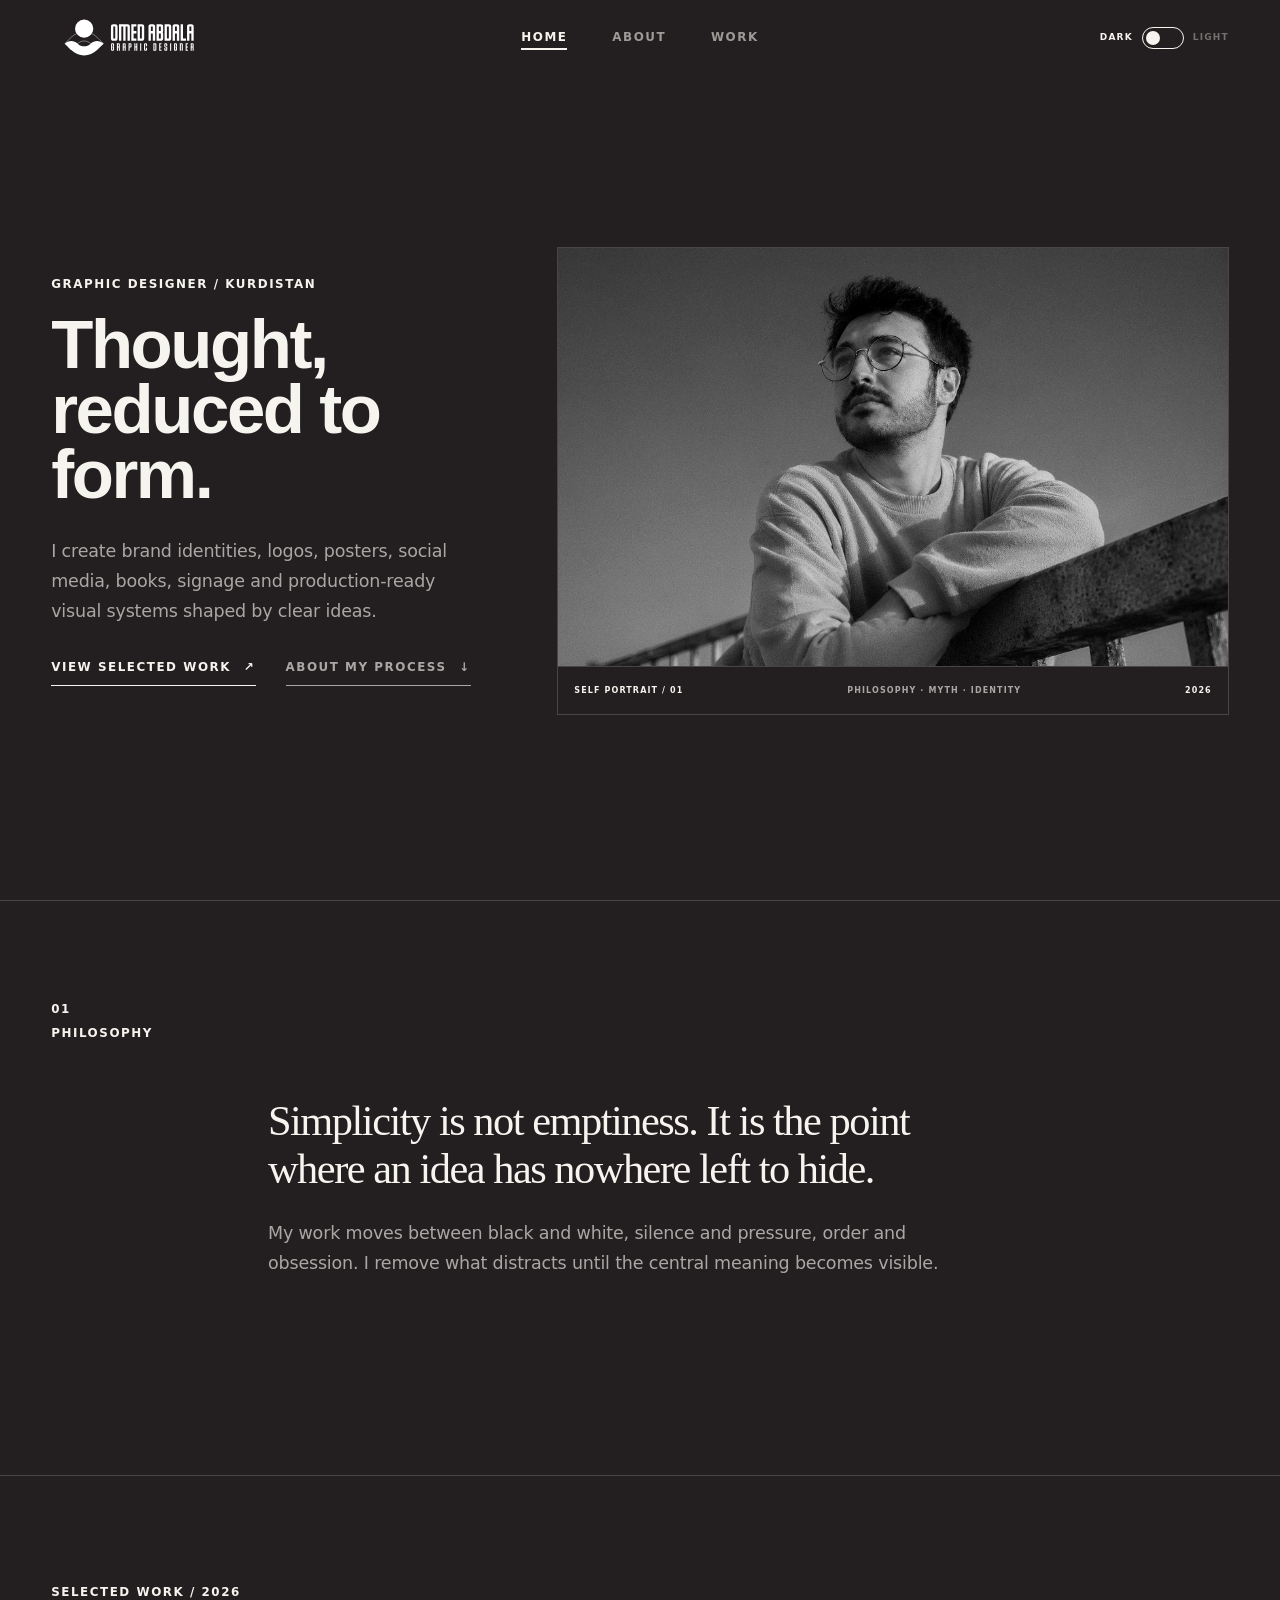
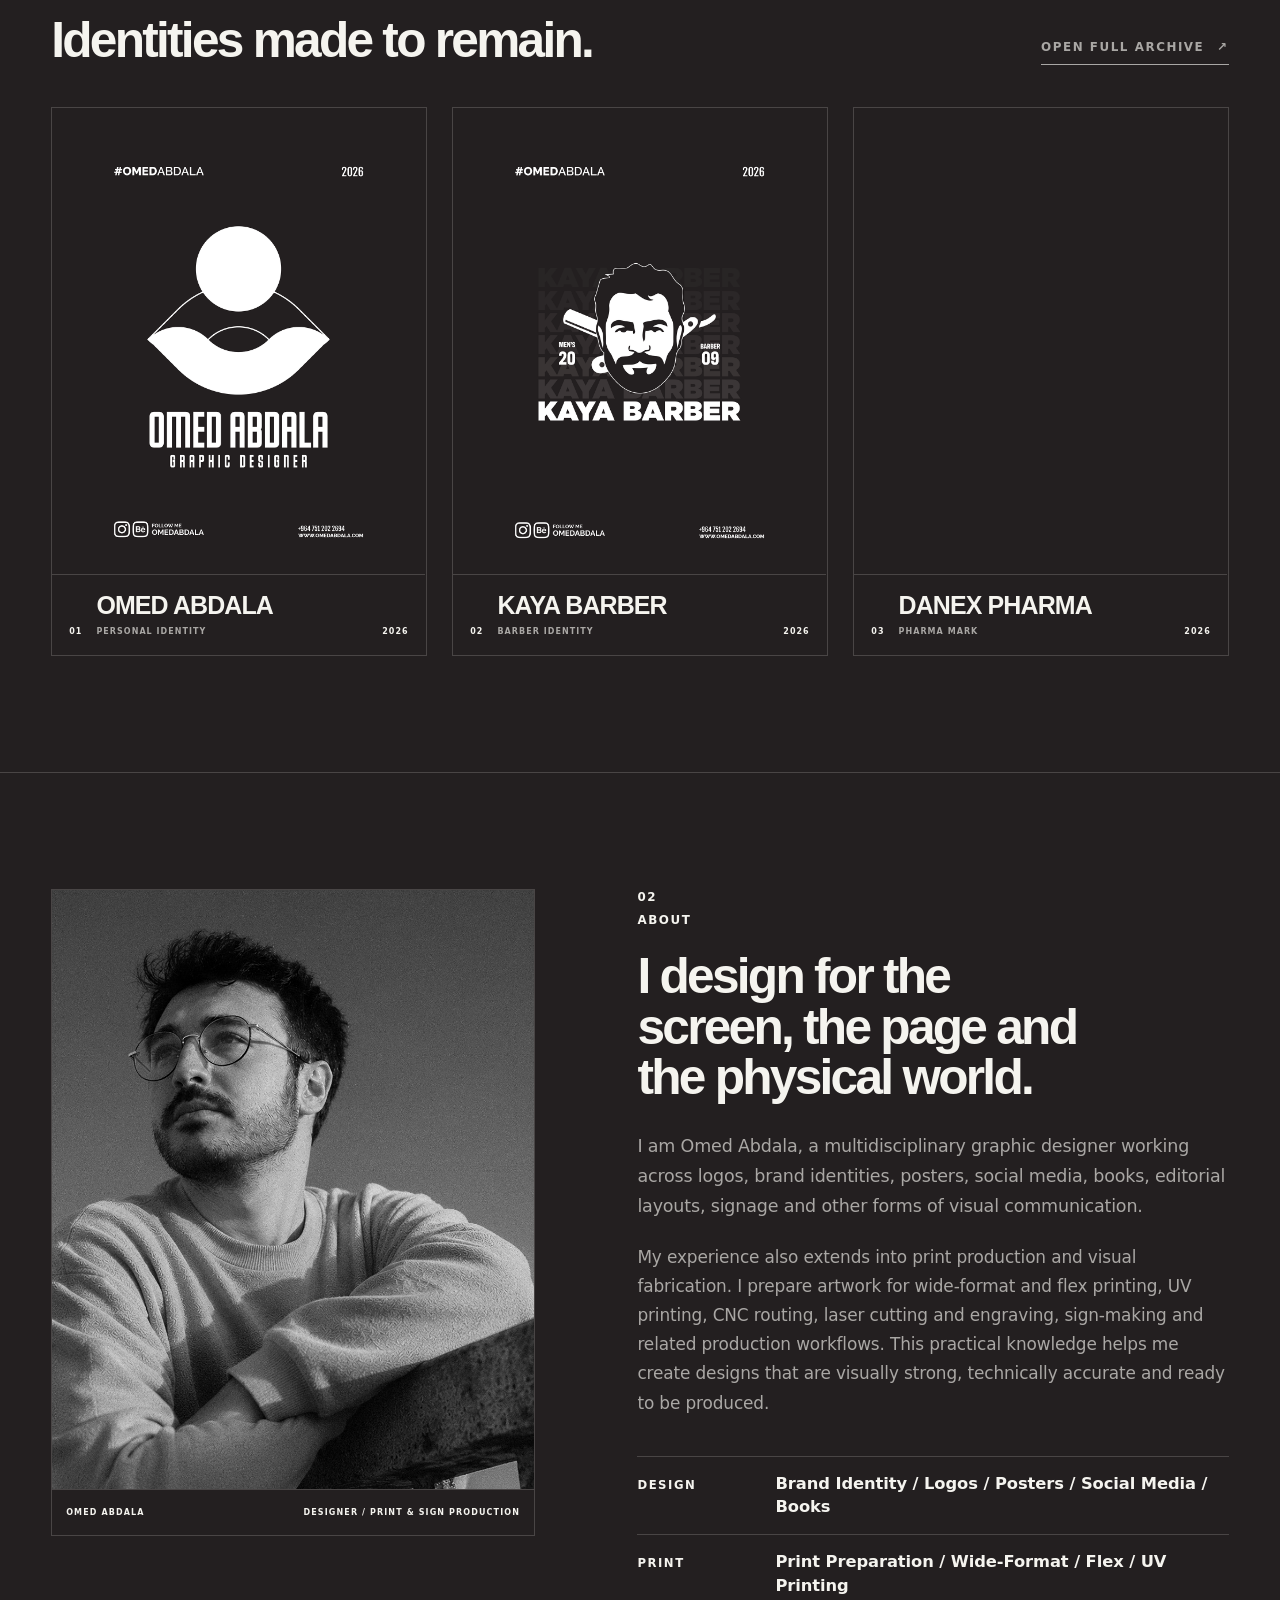
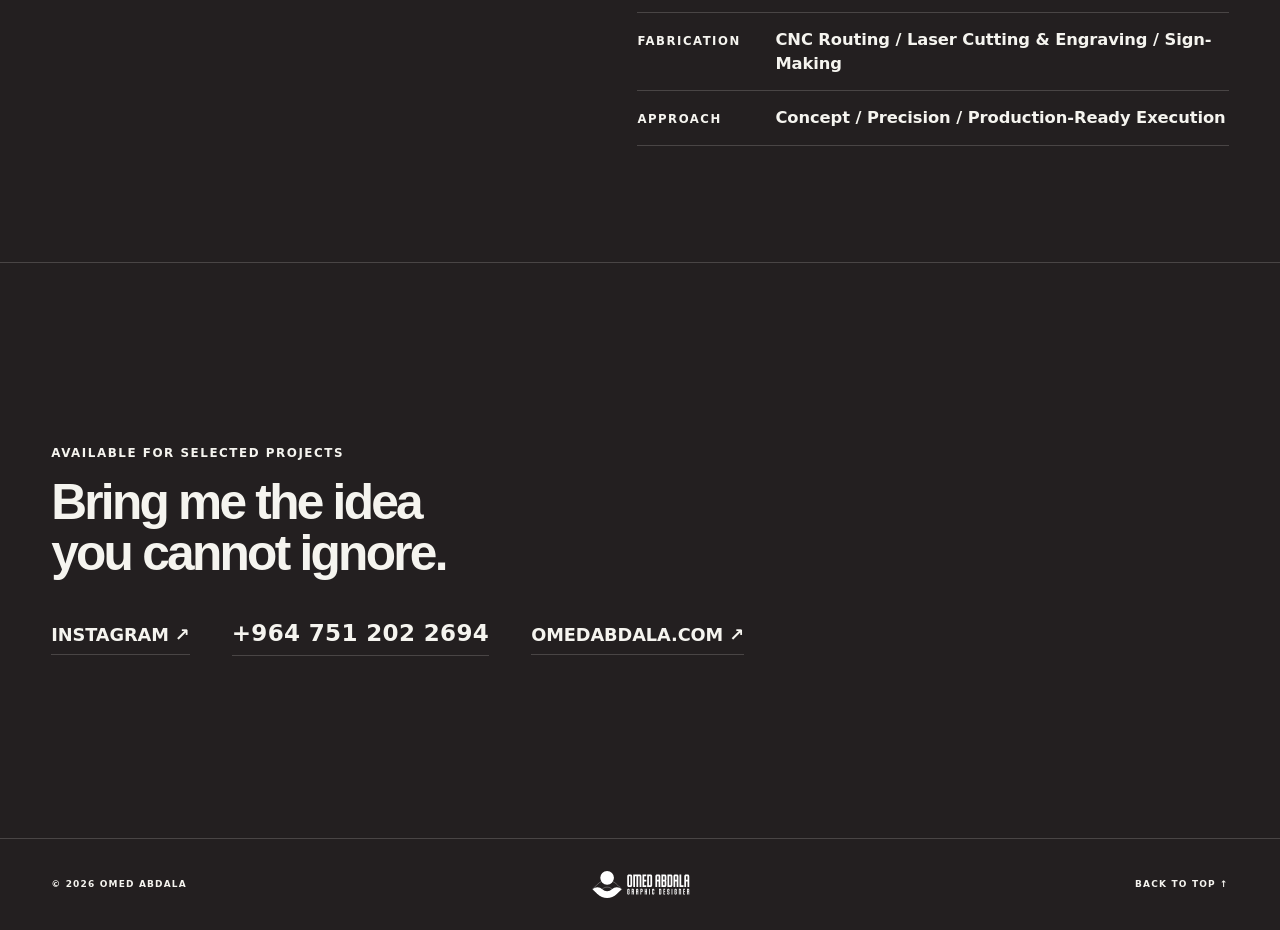
==== omedabdala/index.html @ d3b4fa5a "Add files via upload" ====
<!doctype html>
<html lang="en" data-theme="dark">
<head>
  <meta charset="utf-8">
  <meta name="viewport" content="width=device-width, initial-scale=1, viewport-fit=cover">
  <meta name="description" content="Omed Abdala — graphic designer creating logos, identities, posters and monochrome visual systems.">
  <meta name="theme-color" content="#231f20">
  <title>Omed Abdala</title>
  <link rel="icon" href="assets/favicon.svg" type="image/svg+xml">
  <link rel="stylesheet" href="css/styles.css">
</head>
<body class="home-page">
  <div class="noise" aria-hidden="true"></div>
  <div class="scroll-progress" aria-hidden="true"><span></span></div>

  <header class="site-header">
    <a class="brand" href="#home" aria-label="Omed Abdala home">
      <span class="theme-logo theme-logo--header" aria-label="Omed Abdala graphic designer">
        <img class="theme-logo__dark" src="assets/branding/logo-white.svg" alt="">
        <img class="theme-logo__light" src="assets/branding/logo-black.svg" alt="">
      </span>
    </a>

    <nav class="desktop-nav" aria-label="Primary navigation" data-scroll-nav>
      <a href="#home" data-nav-target="home" aria-current="page">HOME</a>
      <a href="#about" data-nav-target="about">ABOUT</a>
      <a href="work.html">WORK</a>
    </nav>

    <button class="theme-switch" id="themeToggle" type="button" aria-label="Switch between dark and light themes">
      <span class="theme-switch__label">DARK</span>
      <span class="theme-switch__track"><i></i></span>
      <span class="theme-switch__label">LIGHT</span>
    </button>

    <button class="menu-trigger" id="menuTrigger" type="button" aria-expanded="false" aria-controls="mobileMenu" aria-label="Open menu">
      <span></span><span></span><span></span>
    </button>
  </header>

  <aside class="mobile-menu" id="mobileMenu" aria-hidden="true">
    <div class="mobile-menu__header">
      <span>NAVIGATION</span>
      <span>OMED ABDALA / 2026</span>
    </div>

    <nav class="mobile-menu__nav" aria-label="Mobile navigation">
      <a href="#home" data-nav-target="home" aria-current="page"><span>01</span>HOME</a>
      <a href="#about" data-nav-target="about"><span>02</span>ABOUT</a>
      <a href="work.html"><span>03</span>WORK</a>
    </nav>

    <div class="mobile-menu__footer">
      <button class="theme-switch theme-switch--mobile" id="mobileThemeToggle" type="button" aria-label="Switch between dark and light themes">
        <span class="theme-switch__label">DARK</span>
        <span class="theme-switch__track"><i></i></span>
        <span class="theme-switch__label">LIGHT</span>
      </button>
      <a href="https://instagram.com/omedabdala" target="_blank" rel="noreferrer">INSTAGRAM ↗</a>
    </div>
  </aside>

  <main>
    <section class="hero section" id="home">
      <div class="hero__copy">
        <p class="kicker reveal">GRAPHIC DESIGNER / KURDISTAN</p>
        <h1 class="display reveal">Thought,<br>reduced to form.</h1>

        <p class="hero__statement reveal">
          I create brand identities, logos, posters, social media, books,
          signage and production-ready visual systems shaped by clear ideas.
        </p>

        <div class="hero__actions reveal">
          <a class="primary-link" href="work.html">VIEW SELECTED WORK <span>↗</span></a>
          <a class="secondary-link" href="#about">ABOUT MY PROCESS <span>↓</span></a>
        </div>
      </div>

      <figure class="hero-photo reveal">
        <img src="assets/images/portrait-hero.jpg" alt="Black-and-white portrait of Omed Abdala">
        <figcaption>
          <span>SELF PORTRAIT / 01</span>
          <span>PHILOSOPHY · MYTH · IDENTITY</span>
          <span>2026</span>
        </figcaption>
      </figure>
    </section>

    <section class="philosophy section">
      <div class="section-index reveal">
        <span>01</span>
        <span>PHILOSOPHY</span>
      </div>

      <div class="philosophy__content">
        <h2 class="reveal">Simplicity is not emptiness. It is the point where an idea has nowhere left to hide.</h2>
        <p class="reveal">
          My work moves between black and white, silence and pressure, order and
          obsession. I remove what distracts until the central meaning becomes visible.
        </p>
      </div>
    </section>

    <section class="selected section" id="selected">
      <div class="section-heading reveal">
        <div>
          <p class="kicker">SELECTED WORK / 2026</p>
          <h2>Identities made to remain.</h2>
        </div>
        <a class="secondary-link" href="work.html">OPEN FULL ARCHIVE <span>↗</span></a>
      </div>

      <div class="selected-grid" id="selectedProjects"></div>
    </section>

    <section class="about section" id="about">
      <figure class="about-photo reveal">
        <img src="assets/images/portrait-about.jpg" alt="Portrait of Omed Abdala">
        <figcaption>
          <span>OMED ABDALA</span>
          <span>DESIGNER / PRINT &amp; SIGN PRODUCTION</span>
        </figcaption>
      </figure>

      <div class="about__copy">
        <div class="section-index reveal">
            <span>02</span>
            <span>ABOUT</span>
          </div>

        <h2 class="reveal">I design for the screen, the page and the physical world.</h2>

        <p class="about__lead reveal">
          I am Omed Abdala, a multidisciplinary graphic designer working across
          logos, brand identities, posters, social media, books, editorial layouts,
          signage and other forms of visual communication.
        </p>

        <p class="about__detail reveal">
          My experience also extends into print production and visual fabrication.
          I prepare artwork for wide-format and flex printing, UV printing,
          CNC routing, laser cutting and engraving, sign-making and related
          production workflows. This practical knowledge helps me create designs
          that are visually strong, technically accurate and ready to be produced.
        </p>

        <div class="about__facts reveal">
          <div>
            <span>DESIGN</span>
            <strong>Brand Identity / Logos / Posters / Social Media / Books</strong>
          </div>
          <div>
            <span>PRINT</span>
            <strong>Print Preparation / Wide-Format / Flex / UV Printing</strong>
          </div>
          <div>
            <span>FABRICATION</span>
            <strong>CNC Routing / Laser Cutting &amp; Engraving / Sign-Making</strong>
          </div>
          <div>
            <span>APPROACH</span>
            <strong>Concept / Precision / Production-Ready Execution</strong>
          </div>
        </div>
      </div>
    </section>

    <section class="contact section">
      <p class="kicker reveal">AVAILABLE FOR SELECTED PROJECTS</p>
      <h2 class="reveal">Bring me the idea<br>you cannot ignore.</h2>

      <div class="contact__links reveal">
        <a href="https://instagram.com/omedabdala" target="_blank" rel="noreferrer">INSTAGRAM ↗</a>
        <a href="tel:+9647512022694">+964 751 202 2694</a>
        <a href="https://www.omedabdala.com" target="_blank" rel="noreferrer">OMEDABDALA.COM ↗</a>
      </div>
    </section>
  </main>

  <footer>
    <span class="footer-copy">
      <span class="footer-copy__full">© 2026 OMED ABDALA</span>
      <span class="footer-copy__compact">© 2026</span>
    </span>

    <span class="theme-logo theme-logo--footer" aria-hidden="true">
      <img class="theme-logo__dark" src="assets/branding/logo-white.svg" alt="">
      <img class="theme-logo__light" src="assets/branding/logo-black.svg" alt="">
    </span>

    <a class="footer-link" href="#home">
      <span class="footer-link__full">BACK TO TOP ↑</span>
      <span class="footer-link__compact">TOP ↑</span>
    </a>
  </footer>

  <script src="js/projects.js"></script>
  <script src="js/main.js"></script>
</body>
</html>
---- omedabdala/css/styles.css ----
/* OMED ABDALA — REFINED PORTFOLIO V7 */

:root {
  --ink: #231f20;
  --paper: #f5f4ef;
  --muted: rgba(245, 244, 239, .64);
  --line: rgba(245, 244, 239, .18);
  --soft: rgba(245, 244, 239, .055);
  --panel: #231f20;
  --header-h: 76px;
  --gutter: clamp(20px, 4vw, 64px);
  --content: 1440px;
  --ease: cubic-bezier(.16, 1, .3, 1);
  --sans: "Helvetica Neue", Helvetica, Arial, sans-serif;
  --serif: Georgia, "Times New Roman", serif;
}

html[data-theme="light"] {
  --ink: #ffffff;
  --paper: #231f20;
  --muted: rgba(35, 31, 32, .62);
  --line: rgba(35, 31, 32, .17);
  --soft: rgba(35, 31, 32, .05);
  --panel: #f3f3f3;
}

* { box-sizing: border-box; }

html {
  background: var(--ink);
  scroll-behavior: smooth;
}

body {
  margin: 0;
  overflow-x: hidden;
  background: var(--ink);
  color: var(--paper);
  font-family: var(--sans);
  font-size: 16px;
  line-height: 1.6;
  transition: background .45s ease, color .45s ease;
}

body.menu-open,
body.viewer-open { overflow: hidden; }

a { color: inherit; text-decoration: none; }
button, input { font: inherit; }
button { color: inherit; }
img { display: block; max-width: 100%; }

::selection {
  background: var(--paper);
  color: var(--ink);
}

.noise {
  position: fixed;
  inset: 0;
  z-index: 9999;
  pointer-events: none;
  opacity: .026;
  background-image: url("data:image/svg+xml,%3Csvg viewBox='0 0 180 180' xmlns='http://www.w3.org/2000/svg'%3E%3Cfilter id='n'%3E%3CfeTurbulence type='fractalNoise' baseFrequency='.8' numOctaves='3' stitchTiles='stitch'/%3E%3C/filter%3E%3Crect width='100%25' height='100%25' filter='url(%23n)' opacity='.74'/%3E%3C/svg%3E");
  mix-blend-mode: soft-light;
}

.scroll-progress {
  position: fixed;
  inset: 0 0 auto;
  z-index: 12000;
  height: 2px;
}

.scroll-progress span {
  display: block;
  width: 0;
  height: 100%;
  background: var(--paper);
}

.section,
footer {
  width: min(100%, var(--content));
  margin-inline: auto;
  padding-inline: var(--gutter);
}

.kicker,
.section-index {
  margin: 0;
  font-size: 10px;
  font-weight: 750;
  line-height: 1.4;
  letter-spacing: .19em;
  text-transform: uppercase;
}

.display,
.section-heading h2,
.about h2,
.contact h2,
.archive-head h1 {
  margin: 0;
  font-weight: 720;
  line-height: 1.02;
  letter-spacing: -.045em;
  text-wrap: balance;
}

.site-header {
  position: fixed;
  inset: 0 0 auto;
  z-index: 1100;
  height: var(--header-h);
  display: grid;
  grid-template-columns: 1fr auto 1fr;
  align-items: center;
  padding-inline: var(--gutter);
  border-bottom: 1px solid transparent;
  transition: background .3s ease, border-color .3s ease;
}

.site-header.is-scrolled {
  background: var(--ink);
  border-color: var(--line);
  backdrop-filter: blur(18px);
}

.brand {
  justify-self: start;
  display: inline-flex;
  align-items: center;
  gap: 12px;
}

.brand__mark {
  display: grid;
  place-items: center;
  width: 40px;
  height: 40px;
  border: 1px solid currentColor;
  font-size: 12px;
  font-weight: 850;
  letter-spacing: -.03em;
}

.brand__text {
  display: grid;
  gap: 1px;
}

.brand__text strong {
  font-size: 10px;
  letter-spacing: .12em;
}

.brand__text small {
  color: var(--muted);
  font-size: 8px;
  font-weight: 700;
  letter-spacing: .16em;
}

.desktop-nav {
  display: flex;
  gap: clamp(24px, 3.5vw, 50px);
}

.desktop-nav a {
  position: relative;
  padding: 11px 0;
  font-size: 10px;
  font-weight: 750;
  letter-spacing: .16em;
}

.desktop-nav a::after {
  content: "";
  position: absolute;
  left: 0;
  right: 100%;
  bottom: 4px;
  height: 1px;
  background: currentColor;
  transition: right .32s var(--ease);
}

.desktop-nav a:hover::after,
.desktop-nav a[aria-current="page"]::after { right: 0; }

.theme-switch {
  justify-self: end;
  display: inline-flex;
  align-items: center;
  gap: 9px;
  padding: 0;
  border: 0;
  background: transparent;
  cursor: pointer;
}

.theme-switch__label {
  font-size: 9px;
  font-weight: 750;
  letter-spacing: .13em;
  opacity: .38;
  transition: opacity .3s ease;
}

html[data-theme="dark"] .theme-switch__label:first-child,
html[data-theme="light"] .theme-switch__label:last-child { opacity: 1; }

.theme-switch__track {
  position: relative;
  width: 42px;
  height: 22px;
  border: 1px solid currentColor;
  border-radius: 999px;
}

.theme-switch__track i {
  position: absolute;
  top: 3px;
  left: 3px;
  width: 14px;
  height: 14px;
  border-radius: 50%;
  background: currentColor;
  transition: transform .35s var(--ease);
}

html[data-theme="light"] .theme-switch__track i {
  transform: translateX(20px);
}

.menu-trigger {
  display: none;
  justify-self: end;
  width: 40px;
  height: 40px;
  padding: 9px;
  border: 1px solid var(--line);
  background: transparent;
  cursor: pointer;
}

.menu-trigger span {
  display: block;
  width: 100%;
  height: 1px;
  margin: 5px 0;
  background: currentColor;
  transition: transform .4s var(--ease), opacity .25s ease;
}

.menu-trigger.is-open span:nth-child(1) { transform: translateY(6px) rotate(45deg); }
.menu-trigger.is-open span:nth-child(2) { opacity: 0; }
.menu-trigger.is-open span:nth-child(3) { transform: translateY(-6px) rotate(-45deg); }

.mobile-menu {
  position: fixed;
  inset: 0;
  z-index: 1000;
  visibility: hidden;
  opacity: 0;
  transform: translateX(100%);
  display: grid;
  grid-template-rows: auto 1fr auto;
  padding: calc(var(--header-h) + 28px) 24px 30px;
  background: var(--paper);
  color: var(--ink);
  transition: transform .55s var(--ease), opacity .35s ease, visibility .55s;
}

.mobile-menu.is-open {
  visibility: visible;
  opacity: 1;
  transform: translateX(0);
}

.mobile-menu__header,
.mobile-menu__footer {
  display: flex;
  align-items: center;
  justify-content: space-between;
  gap: 18px;
  font-size: 9px;
  font-weight: 750;
  letter-spacing: .14em;
}

.mobile-menu__nav {
  align-self: center;
  border-top: 1px solid currentColor;
}

.mobile-menu__nav a {
  display: grid;
  grid-template-columns: 42px 1fr;
  align-items: center;
  min-height: 78px;
  border-bottom: 1px solid currentColor;
  font-size: 34px;
  font-weight: 720;
  line-height: 1;
  letter-spacing: -.04em;
}

.mobile-menu__nav a span {
  font-size: 9px;
  font-weight: 750;
  letter-spacing: .14em;
}

.theme-switch--mobile {
  justify-self: start;
}

.primary-link,
.secondary-link {
  display: inline-flex;
  align-items: center;
  gap: 13px;
  width: fit-content;
  padding-bottom: 7px;
  border-bottom: 1px solid currentColor;
  font-size: 10px;
  font-weight: 750;
  letter-spacing: .14em;
}

.secondary-link { color: var(--muted); }

.primary-link span,
.secondary-link span {
  transition: transform .3s var(--ease);
}

.primary-link:hover span,
.secondary-link:hover span { transform: translate(4px, -3px); }

/* HOME — HERO */
.hero {
  min-height: 100svh;
  display: grid;
  grid-template-columns: minmax(330px, .78fr) minmax(520px, 1.22fr);
  gap: clamp(44px, 6vw, 94px);
  align-items: center;
  padding-top: calc(var(--header-h) + 58px);
  padding-bottom: 72px;
}

.hero__copy {
  max-width: 590px;
}

.hero .display {
  margin-top: 20px;
  font-size: clamp(50px, 5.2vw, 74px);
}

.hero__statement {
  max-width: 540px;
  margin: 28px 0 32px;
  color: var(--muted);
  font-size: clamp(15px, 1.2vw, 18px);
  line-height: 1.75;
}

.hero__actions {
  display: flex;
  flex-wrap: wrap;
  gap: 20px 30px;
}

.hero-photo {
  position: relative;
  margin: 0;
  min-width: 0;
  overflow: hidden;
  border: 1px solid var(--line);
  background: var(--panel);
}

.hero-photo img {
  width: 100%;
  aspect-ratio: 3 / 2;
  object-fit: cover;
  object-position: center 48%;
  filter: grayscale(1) contrast(1.03);
}

.hero-photo figcaption {
  display: grid;
  grid-template-columns: auto 1fr auto;
  align-items: center;
  gap: 20px;
  min-height: 48px;
  padding: 0 16px;
  border-top: 1px solid var(--line);
  font-size: 8px;
  font-weight: 750;
  letter-spacing: .14em;
}

.hero-photo figcaption span:nth-child(2) {
  justify-self: center;
  color: var(--muted);
}

/* PHILOSOPHY */
.philosophy {
  min-height: 64vh;
  display: grid;
  grid-template-columns: 140px minmax(0, 1fr);
  gap: clamp(36px, 6vw, 92px);
  align-items: center;
  padding-top: 100px;
  padding-bottom: 100px;
  border-top: 1px solid var(--line);
  border-bottom: 1px solid var(--line);
}

.section-index {
  align-self: start;
  display: grid;
  gap: 7px;
}

.philosophy__content {
  max-width: 980px;
}

.philosophy h2 {
  margin: 0;
  font-family: var(--serif);
  font-size: clamp(34px, 4.1vw, 58px);
  font-weight: 400;
  line-height: 1.16;
  letter-spacing: -.03em;
  text-wrap: balance;
}

.philosophy p {
  max-width: 640px;
  margin: 26px 0 0;
  color: var(--muted);
  font-size: 17px;
  line-height: 1.75;
}

/* SELECTED WORK */
.selected {
  padding-top: 108px;
  padding-bottom: 116px;
}

.section-heading {
  display: flex;
  align-items: end;
  justify-content: space-between;
  gap: 40px;
  margin-bottom: 42px;
}

.section-heading h2 {
  margin-top: 14px;
  font-size: clamp(36px, 3.8vw, 52px);
}

.selected-grid {
  display: grid;
  grid-template-columns: repeat(3, minmax(0, 1fr));
  gap: clamp(16px, 2vw, 28px);
}

.selected-card,
.work-card {
  min-width: 0;
  overflow: hidden;
  border: 1px solid var(--line);
  background: var(--soft);
  transition: transform .42s var(--ease), border-color .3s ease;
}

.selected-card:hover,
.work-card:hover {
  transform: translateY(-6px);
  border-color: color-mix(in srgb, var(--paper) 42%, transparent);
}

.selected-card__media,
.work-card__media {
  display: grid;
  place-items: center;
  aspect-ratio: 4 / 5;
  overflow: hidden;
  padding: clamp(10px, 1.5vw, 20px);
  border-bottom: 1px solid var(--line);
  background: var(--panel);
}

.selected-card__media img,
.work-card__media img {
  width: 100%;
  height: 100%;
  object-fit: contain;
  filter: grayscale(1);
  transition: transform .65s var(--ease);
}

.selected-card:hover .selected-card__media img,
.work-card:hover .work-card__media img {
  transform: scale(1.025);
}

.selected-card__body {
  display: grid;
  grid-template-columns: auto minmax(0, 1fr) auto;
  align-items: end;
  gap: 14px;
  padding: 17px;
}

.selected-card__number,
.selected-card__year,
.selected-card__type {
  font-size: 8px;
  font-weight: 750;
  letter-spacing: .13em;
}

.selected-card h3 {
  margin: 0;
  font-size: clamp(20px, 1.8vw, 28px);
  font-weight: 720;
  line-height: 1.08;
  letter-spacing: -.035em;
}

.selected-card__type {
  display: block;
  margin-top: 6px;
  color: var(--muted);
}

/* ABOUT */
.about {
  display: grid;
  grid-template-columns: minmax(340px, .9fr) minmax(390px, 1.1fr);
  gap: clamp(52px, 8vw, 124px);
  align-items: center;
  padding-top: 116px;
  padding-bottom: 116px;
  border-top: 1px solid var(--line);
}

.about-photo {
  margin: 0;
  border: 1px solid var(--line);
  background: var(--panel);
}

.about-photo img {
  width: 100%;
  aspect-ratio: 4 / 5;
  object-fit: cover;
  object-position: center 38%;
  filter: grayscale(1) contrast(1.02);
}

.about-photo figcaption {
  display: flex;
  justify-content: space-between;
  gap: 18px;
  min-height: 46px;
  align-items: center;
  padding: 0 14px;
  border-top: 1px solid var(--line);
  font-size: 8px;
  font-weight: 750;
  letter-spacing: .14em;
}

.about__copy { min-width: 0; }

.about h2 {
  max-width: 680px;
  margin-top: 22px;
  font-size: clamp(36px, 3.9vw, 54px);
}

.about__lead {
  max-width: 690px;
  margin: 28px 0 38px;
  color: var(--muted);
  font-size: clamp(16px, 1.45vw, 20px);
  line-height: 1.72;
}

.about__facts {
  border-top: 1px solid var(--line);
}

.about__facts div {
  display: grid;
  grid-template-columns: 112px minmax(0, 1fr);
  gap: 18px;
  padding: 15px 0;
  border-bottom: 1px solid var(--line);
}

.about__facts span {
  font-size: 8px;
  letter-spacing: .14em;
}

.about__facts strong {
  font-size: 11px;
  letter-spacing: .07em;
}

/* CONTACT */
.contact {
  min-height: 64vh;
  display: flex;
  flex-direction: column;
  justify-content: center;
  padding-top: 100px;
  padding-bottom: 100px;
  border-top: 1px solid var(--line);
}

.contact h2 {
  max-width: 900px;
  margin-top: 16px;
  font-size: clamp(38px, 4.2vw, 58px);
}

.contact__links {
  display: flex;
  flex-wrap: wrap;
  gap: 17px 36px;
  margin-top: 40px;
}

.contact__links a {
  padding-bottom: 7px;
  border-bottom: 1px solid var(--line);
  font-size: 10px;
  font-weight: 750;
  letter-spacing: .13em;
}

footer {
  min-height: 100px;
  display: flex;
  align-items: center;
  justify-content: space-between;
  gap: 24px;
  border-top: 1px solid var(--line);
  font-size: 8px;
  font-weight: 750;
  letter-spacing: .14em;
}

/* WORK PAGE */
.archive-head {
  min-height: 58svh;
  display: grid;
  grid-template-columns: minmax(0, 1fr) minmax(280px, .48fr);
  align-items: end;
  gap: clamp(48px, 8vw, 130px);
  padding-top: calc(var(--header-h) + 82px);
  padding-bottom: 58px;
  border-bottom: 1px solid var(--line);
}

.archive-head h1 {
  margin-top: 16px;
  font-size: clamp(44px, 5.3vw, 72px);
}

.archive-head__meta {
  display: grid;
  gap: 24px;
}

.archive-head__meta p {
  margin: 0;
  color: var(--muted);
  line-height: 1.72;
}

.archive-head__meta span {
  font-size: 9px;
  font-weight: 750;
  letter-spacing: .15em;
}

.archive {
  padding-top: 34px;
  padding-bottom: 110px;
}

.archive-toolbar {
  position: sticky;
  top: var(--header-h);
  z-index: 80;
  display: flex;
  align-items: center;
  justify-content: space-between;
  gap: 22px;
  margin-bottom: 30px;
  padding: 12px 0 15px;
  border-bottom: 1px solid var(--line);
  background: var(--ink);
}

.filters {
  display: flex;
  gap: 7px;
  overflow-x: auto;
  scrollbar-width: none;
}

.filters::-webkit-scrollbar { display: none; }

.filter {
  flex: 0 0 auto;
  padding: 8px 12px;
  border: 1px solid var(--line);
  background: transparent;
  color: inherit;
  cursor: pointer;
  font-size: 9px;
  font-weight: 750;
  letter-spacing: .13em;
}

.filter.is-active,
.filter:hover {
  background: var(--paper);
  color: var(--ink);
}

.archive-toolbar__note {
  flex: 0 0 auto;
  color: var(--muted);
  font-size: 8px;
  font-weight: 750;
  letter-spacing: .13em;
}

.work-grid {
  display: grid;
  grid-template-columns: repeat(3, minmax(0, 1fr));
  gap: clamp(18px, 2.2vw, 30px);
}

.work-card {
  display: grid;
  grid-template-rows: auto 1fr;
  cursor: pointer;
}

.work-card__body {
  display: grid;
  gap: 16px;
  min-height: 150px;
  padding: 17px;
}

.work-card__eyebrow,
.work-card__footer {
  display: flex;
  justify-content: space-between;
  gap: 18px;
  font-size: 8px;
  font-weight: 750;
  letter-spacing: .13em;
}

.work-card__eyebrow span:last-child,
.work-card__footer span:first-child {
  color: var(--muted);
}

.work-card h2 {
  margin: 0;
  font-size: clamp(22px, 2vw, 30px);
  font-weight: 720;
  line-height: 1.08;
  letter-spacing: -.035em;
}

.work-card__footer {
  align-items: center;
  margin-top: auto;
}

.work-card__open {
  font-size: 18px;
  transition: transform .35s var(--ease);
}

.work-card:hover .work-card__open { transform: rotate(45deg); }

.empty-state {
  display: none;
  margin: 60px 0;
  padding: 64px 20px;
  border: 1px solid var(--line);
  text-align: center;
  font-size: 30px;
  font-weight: 650;
}

/* VIEWER */
.viewer {
  position: fixed;
  inset: 0;
  z-index: 16000;
  display: grid;
  grid-template-columns: minmax(0, 1fr) 250px;
  grid-template-rows: 74px minmax(0, 1fr) 58px;
  visibility: hidden;
  opacity: 0;
  transform: scale(.99);
  background: #231f20;
  color: #f5f4ef;
  transition: opacity .3s ease, transform .5s var(--ease), visibility .5s;
}

.viewer.is-open {
  visibility: visible;
  opacity: 1;
  transform: scale(1);
}

.viewer.is-light {
  background: #ffffff;
  color: #231f20;
}

.viewer__top {
  grid-column: 1 / -1;
  display: flex;
  justify-content: space-between;
  align-items: center;
  gap: 20px;
  padding-inline: 22px;
  border-bottom: 1px solid currentColor;
}

.viewer__top > div:first-child {
  min-width: 0;
  display: flex;
  align-items: center;
  gap: 16px;
}

.viewer__top h2 {
  max-width: 58vw;
  margin: 0;
  overflow: hidden;
  text-overflow: ellipsis;
  white-space: nowrap;
  font-size: 23px;
  font-weight: 720;
  letter-spacing: -.025em;
}

.viewer__number {
  font-size: 8px;
  font-weight: 750;
  letter-spacing: .14em;
}

.viewer__top-actions {
  display: flex;
  gap: 18px;
}

.viewer button {
  border: 0;
  background: transparent;
  color: inherit;
  cursor: pointer;
  font-size: 9px;
  font-weight: 750;
  letter-spacing: .13em;
}

.viewer__stage {
  position: relative;
  min-width: 0;
  min-height: 0;
  overflow: hidden;
  cursor: grab;
  touch-action: none;
}

.viewer__stage.is-dragging { cursor: grabbing; }

.viewer__stage img {
  position: absolute;
  left: 50%;
  top: 50%;
  width: auto;
  height: min(72vh, 780px);
  max-width: none;
  max-height: none;
  user-select: none;
  transform-origin: center;
  will-change: transform;
  box-shadow: 0 28px 100px rgba(0,0,0,.24);
}

.viewer__ambient {
  position: absolute;
  inset: 8%;
  background: radial-gradient(circle, rgba(255,255,255,.07), transparent 66%);
  filter: blur(30px);
}

.viewer__hint {
  position: absolute;
  left: 20px;
  bottom: 16px;
  font-size: 8px;
  font-weight: 750;
  letter-spacing: .13em;
  opacity: .43;
}

.viewer__info {
  grid-column: 2;
  grid-row: 2 / 4;
  display: flex;
  flex-direction: column;
  justify-content: space-between;
  padding: 26px 21px;
  border-left: 1px solid currentColor;
}

.viewer__info p {
  margin: 0;
  font-family: var(--serif);
  font-size: 18px;
  line-height: 1.45;
}

.viewer__info div {
  display: grid;
  gap: 9px;
  font-size: 8px;
  font-weight: 750;
  letter-spacing: .13em;
}

.viewer__controls {
  grid-column: 1;
  display: grid;
  grid-template-columns: 40px minmax(0, 1fr) auto 40px;
  align-items: center;
  gap: 12px;
  padding-inline: 15px;
  border-top: 1px solid currentColor;
}

.viewer__controls button {
  height: 100%;
  font-size: 19px;
}

.viewer__timeline {
  display: flex;
  gap: 5px;
}

.viewer__timeline button {
  flex: 1;
  height: 2px;
  padding: 0;
  background: currentColor;
  opacity: .25;
}

.viewer__timeline button.is-active { opacity: 1; }

#slideCounter {
  min-width: 66px;
  text-align: right;
  font-size: 8px;
  font-weight: 750;
  letter-spacing: .13em;
}

.viewer__zoom {
  position: absolute;
  left: 50%;
  top: 86px;
  z-index: 4;
  display: flex;
  align-items: center;
  gap: 9px;
  padding: 6px 10px;
  transform: translateX(-50%);
  border: 1px solid rgba(245,244,239,.24);
  background: rgba(35,31,32,.82);
  color: #f5f4ef;
  backdrop-filter: blur(12px);
}

.viewer.is-light .viewer__zoom {
  border-color: rgba(35,31,32,.24);
  background: rgba(255,255,255,.88);
  color: #231f20;
}

.viewer__zoom input {
  width: 100px;
  accent-color: currentColor;
}

.viewer__thumbs {
  position: absolute;
  right: 274px;
  bottom: 71px;
  z-index: 4;
  display: flex;
  gap: 7px;
}

.viewer__thumbs button {
  width: 45px;
  height: 58px;
  padding: 0;
  overflow: hidden;
  border: 1px solid currentColor;
  opacity: .5;
}

.viewer__thumbs button.is-active { opacity: 1; }

.viewer__thumbs img {
  width: 100%;
  height: 100%;
  object-fit: cover;
  filter: grayscale(1);
}

/* MOTION */
.reveal {
  opacity: 0;
  transform: translateY(20px);
  transition: opacity .72s var(--ease), transform .72s var(--ease);
}

.reveal.is-visible {
  opacity: 1;
  transform: none;
}

/* TABLET — NORMAL HORIZONTAL NAVIGATION */
@media (max-width: 1050px) {
  :root { --gutter: clamp(24px, 4vw, 44px); }

  .site-header {
    grid-template-columns: auto 1fr auto;
    gap: 24px;
  }

  .brand__text small { display: none; }

  .desktop-nav {
    justify-self: center;
    gap: 24px;
  }

  .theme-switch {
    justify-self: end;
  }

  .theme-switch__label {
    font-size: 8px;
  }

  .hero {
    min-height: auto;
    grid-template-columns: 1fr;
    gap: 48px;
    padding-top: calc(var(--header-h) + 70px);
  }

  .hero__copy {
    max-width: 760px;
  }

  .hero .display {
    max-width: 760px;
    font-size: clamp(50px, 7.4vw, 66px);
  }

  .hero-photo {
    width: 100%;
  }

  .philosophy {
    grid-template-columns: 110px minmax(0, 1fr);
  }

  .selected-grid,
  .work-grid {
    grid-template-columns: repeat(2, minmax(0, 1fr));
  }

  .about {
    grid-template-columns: minmax(280px, .85fr) minmax(360px, 1.15fr);
    gap: 52px;
  }

  .archive-head {
    grid-template-columns: 1fr;
    min-height: auto;
    padding-top: calc(var(--header-h) + 92px);
  }

  .archive-head__meta {
    max-width: 680px;
  }

  .viewer {
    grid-template-columns: 1fr;
  }

  .viewer__info { display: none; }
  .viewer__controls { grid-column: 1; }
  .viewer__thumbs { right: 18px; }
}

/* PHONE — SIMPLE DRAWER MENU */
@media (max-width: 767px) {
  :root {
    --header-h: 68px;
    --gutter: 18px;
  }

  body { font-size: 15px; }

  .site-header {
    grid-template-columns: 1fr auto;
    gap: 12px;
    padding-inline: 16px;
  }

  .brand__mark {
    width: 36px;
    height: 36px;
  }

  .brand__text strong { font-size: 9px; }
  .brand__text small { display: none; }

  .desktop-nav,
  .site-header > .theme-switch { display: none; }

  .menu-trigger { display: block; }

  .mobile-menu {
    display: grid;
  }

  .hero {
    gap: 40px;
    padding-top: calc(var(--header-h) + 44px);
    padding-bottom: 62px;
  }

  .hero .display {
    font-size: clamp(40px, 12.4vw, 54px);
    line-height: 1.02;
  }

  .hero__statement {
    margin-top: 22px;
    font-size: 15px;
  }

  .hero__actions {
    align-items: flex-start;
    flex-direction: column;
  }

  .hero-photo img {
    aspect-ratio: 3 / 2;
    object-position: center 50%;
  }

  .hero-photo figcaption {
    grid-template-columns: 1fr auto;
    gap: 10px;
    padding: 10px 12px;
  }

  .hero-photo figcaption span:nth-child(2) {
    display: none;
  }

  .philosophy {
    min-height: auto;
    grid-template-columns: 1fr;
    gap: 28px;
    padding-top: 76px;
    padding-bottom: 76px;
  }

  .philosophy h2 {
    font-size: clamp(31px, 9.4vw, 42px);
  }

  .philosophy p {
    font-size: 16px;
  }

  .selected {
    padding-top: 78px;
    padding-bottom: 82px;
  }

  .section-heading {
    align-items: flex-start;
    flex-direction: column;
    margin-bottom: 32px;
  }

  .section-heading h2,
  .about h2,
  .contact h2 {
    font-size: clamp(32px, 9.4vw, 42px);
  }

  .selected-grid,
  .work-grid {
    grid-template-columns: 1fr;
    gap: 18px;
  }

  .selected-card__body,
  .work-card__body {
    padding: 15px;
  }

  .selected-card h3,
  .work-card h2 {
    font-size: 26px;
  }

  .about {
    grid-template-columns: 1fr;
    gap: 48px;
    padding-top: 78px;
    padding-bottom: 82px;
  }

  .about-photo img {
    aspect-ratio: 4 / 5;
    object-position: center 34%;
  }

  .about__lead {
    font-size: 17px;
  }

  .about__facts div {
    grid-template-columns: 88px minmax(0, 1fr);
  }

  .contact {
    min-height: auto;
    padding-top: 78px;
    padding-bottom: 82px;
  }

  footer {
    min-height: 142px;
    align-items: flex-start;
    flex-direction: column;
    justify-content: center;
  }

  .archive-head {
    padding-top: calc(var(--header-h) + 68px);
    padding-bottom: 48px;
  }

  .archive-head h1 {
    font-size: clamp(38px, 11.5vw, 50px);
  }

  .archive-toolbar {
    align-items: flex-start;
    flex-direction: column;
  }

  .archive-toolbar__note { display: none; }

  .filters {
    width: calc(100vw - 36px);
  }

  .work-card__body {
    min-height: 142px;
  }

  .viewer {
    grid-template-rows: 64px minmax(0, 1fr) 56px;
  }

  .viewer__top {
    padding-inline: 12px;
  }

  .viewer__top h2 {
    max-width: 43vw;
    font-size: 16px;
  }

  .viewer__top-actions {
    gap: 8px;
  }

  .viewer__top-actions button {
    font-size: 8px;
  }

  .viewer__zoom {
    top: 76px;
  }

  .viewer__zoom input {
    width: 80px;
  }

  .viewer__stage img {
    width: min(88vw, 580px);
    height: auto;
  }

  .viewer__hint,
  .viewer__thumbs { display: none; }
}

@media (prefers-reduced-motion: reduce) {
  html { scroll-behavior: auto; }

  *,
  *::before,
  *::after {
    animation-duration: .001ms !important;
    transition-duration: .001ms !important;
    scroll-behavior: auto !important;
  }
}


/* =========================================================
   V8 — REAL LOGO SYSTEM + SCREEN-RATIO REFINEMENTS
   White SVG appears on dark theme; black SVG appears on light.
   ========================================================= */
.theme-logo { position:relative; display:block; width:100%; aspect-ratio:8/3; flex:0 0 auto; }
.theme-logo img { position:absolute; inset:0; display:block; width:100%; height:100%; object-fit:contain; object-position:center; pointer-events:none; }
.theme-logo__dark { display:block !important; }
.theme-logo__light { display:none !important; }
html[data-theme="light"] .theme-logo__dark { display:none !important; }
html[data-theme="light"] .theme-logo__light { display:block !important; }
.brand { width:clamp(138px,12vw,168px); height:auto; }
.theme-logo--header { width:100%; }
.theme-logo--menu { width:clamp(126px,34vw,170px); }
.theme-logo--section { width:clamp(142px,14vw,195px); opacity:.92; }
.theme-logo--small { width:clamp(116px,10vw,148px); opacity:.72; }
.theme-logo--footer { width:clamp(115px,10vw,145px); opacity:.72; }
.theme-logo--viewer { width:92px; margin-left:10px; opacity:.72; }
.hero__brand { width:fit-content; margin-top:clamp(34px,5vh,56px); }
.philosophy { grid-template-columns:140px minmax(0,1fr) minmax(130px,185px); }
.philosophy__brand { align-self:center; justify-self:end; }
.section-heading__aside { display:grid; justify-items:end; gap:22px; }
.about__heading,.contact__heading { display:flex; align-items:flex-start; justify-content:space-between; gap:26px; }
.contact__heading { width:min(100%,900px); align-items:center; }
.archive-head__meta .theme-logo { margin-bottom:8px; }
.archive-toolbar__brand { flex:0 0 auto; }
.viewer__top > div:first-child { flex-wrap:nowrap; }
.hero-photo img { aspect-ratio:8/5; min-height:360px; max-height:min(70vh,720px); object-position:64% 50%; }
.about-photo img { aspect-ratio:45/56; object-position:50% 46%; }
.selected-card__media,.work-card__media { container-type:inline-size; }
.selected-card__media img,.work-card__media img { max-width:100%; max-height:100%; }
@media (min-width:1500px) {
  :root { --content:1560px; }
  .hero { grid-template-columns:minmax(360px,.72fr) minmax(680px,1.28fr); }
  .hero-photo img { max-height:760px; }
  .theme-logo--section { width:205px; }
}
@media (min-width:768px) and (max-height:760px) {
  .hero { min-height:auto; padding-top:calc(var(--header-h) + 42px); padding-bottom:54px; }
  .hero .display { font-size:clamp(42px,5vw,62px); }
  .hero__statement { margin-top:22px; margin-bottom:26px; }
  .hero__brand { margin-top:28px; }
  .hero-photo img { min-height:300px; max-height:58vh; }
}
@media (max-width:1050px) and (min-width:768px) {
  .brand { width:clamp(128px,17vw,154px); }
  .site-header { gap:18px; }
  .desktop-nav { gap:clamp(16px,2.6vw,28px); }
  .philosophy { grid-template-columns:100px minmax(0,1fr) 130px; gap:30px; }
  .section-heading__aside { gap:16px; }
  .about__heading { align-items:center; }
  .theme-logo--section { width:150px; }
  .theme-logo--small { width:118px; }
  .hero-photo img { max-height:none; }
}
@media (min-width:768px) and (max-width:1050px) and (max-height:600px) and (orientation:landscape) {
  .hero { grid-template-columns:minmax(270px,.82fr) minmax(420px,1.18fr); gap:34px; padding-top:calc(var(--header-h) + 28px); }
  .hero .display { font-size:clamp(38px,5.3vw,54px); }
  .hero__statement { font-size:14px; line-height:1.6; }
  .hero-photo img { min-height:250px; height:64vh; max-height:420px; }
  .hero-photo figcaption { min-height:40px; }
  .hero__brand { margin-top:22px; }
}
@media (max-width:767px) {
  .brand { width:122px; }
  .theme-logo--menu { width:132px; }
  .theme-logo--section { width:138px; }
  .theme-logo--small { width:116px; }
  .theme-logo--footer { width:122px; }
  .hero__brand { margin-top:32px; }
  .hero-photo img { aspect-ratio:4/3; min-height:0; max-height:none; object-position:66% 50%; }
  .philosophy { grid-template-columns:1fr; }
  .philosophy__brand { justify-self:start; margin-top:8px; }
  .section-heading__aside { width:100%; justify-items:start; gap:18px; }
  .about__heading,.contact__heading { align-items:flex-start; }
  .contact__heading { width:100%; }
  .about-photo img { aspect-ratio:45/56; object-position:50% 44%; }
  .archive-head__meta .theme-logo { width:145px; }
  .archive-toolbar__brand { width:100%; }
  footer { gap:18px; }
  .viewer__top .theme-logo--viewer { display:none; }
}
@media (max-width:420px) {
  .brand { width:112px; }
  .hero-photo img { aspect-ratio:1/1; object-position:68% 50%; }
  .about__heading,.contact__heading { flex-direction:column; gap:18px; }
  .theme-logo--section,.theme-logo--small { width:112px; }
  .mobile-menu__header { align-items:flex-start; }
}


/* Context-specific logo contrast. */
.mobile-menu {
  background: var(--ink);
  color: var(--paper);
}

.viewer .theme-logo__dark { display: block !important; }
.viewer .theme-logo__light { display: none !important; }
.viewer.is-light .theme-logo__dark { display: none !important; }
.viewer.is-light .theme-logo__light { display: block !important; }


/* V9 — restrained brand placement
   The logo is intentionally limited to the persistent header and footer. */

.philosophy {
  grid-template-columns: 140px minmax(0, 1fr);
}

.archive-head__meta .theme-logo,
.archive-toolbar__brand,
.hero__brand,
.philosophy__brand,
.section-heading__aside,
.about__heading,
.contact__heading,
.theme-logo--menu,
.theme-logo--section,
.theme-logo--viewer {
  display: none !important;
}

.mobile-menu__header > span:last-child {
  text-align: right;
}

@media (max-width: 1050px) and (min-width: 768px) {
  .philosophy {
    grid-template-columns: 100px minmax(0, 1fr);
  }
}

@media (max-width: 767px) {
  .philosophy {
    grid-template-columns: 1fr;
  }

  .mobile-menu__header {
    align-items: center;
  }
}

@media (max-width: 420px) {
  .mobile-menu__header {
    align-items: flex-start;
  }
}


/* =========================================================
   V11 — TYPOGRAPHY + FOOTER REFINEMENT
   ========================================================= */

:root {
  --sans: "Segoe UI", "Helvetica Neue", Helvetica, Arial, sans-serif;
  --display: "Arial Narrow", "Aptos Narrow", "Franklin Gothic Medium",
             "Helvetica Neue", Arial, sans-serif;
}

/* A strong condensed display face for the black-and-white identity,
   with normal readable typography for paragraphs and information. */
.display,
.section-heading h2,
.about h2,
.contact h2,
.archive-head h1,
.selected-card h3,
.work-card h2,
.mobile-menu__nav a {
  font-family: var(--display);
  font-weight: 700;
  font-stretch: condensed;
  text-transform: uppercase;
  letter-spacing: -.025em;
}

.hero .display {
  line-height: .96;
  letter-spacing: -.035em;
}

.section-heading h2,
.about h2,
.contact h2,
.archive-head h1 {
  line-height: 1;
}

.kicker,
.section-index,
.desktop-nav a,
.primary-link,
.secondary-link,
.filter,
.archive-toolbar__note {
  font-family: var(--display);
  font-weight: 700;
}

.philosophy h2 {
  font-family: var(--serif);
  font-style: italic;
  font-weight: 400;
  letter-spacing: -.025em;
}

/* Make useful information feel intentional instead of tiny. */
.hero__statement,
.about__lead,
.philosophy p,
.archive-head__meta p {
  font-size: clamp(16px, 1.25vw, 19px);
}

.about__facts span {
  font-size: 10px;
}

.about__facts strong {
  font-size: clamp(13px, 1vw, 15px);
  font-weight: 600;
  letter-spacing: .025em;
}

.archive-head__meta span,
#projectCount {
  font-family: var(--display);
  font-size: 12px;
  font-weight: 700;
}

.contact__links {
  align-items: baseline;
  gap: 22px 44px;
}

.contact__links a {
  font-family: var(--display);
  font-size: clamp(15px, 1.25vw, 18px);
  font-weight: 700;
  letter-spacing: .07em;
  line-height: 1.25;
}

.contact__links a[href^="tel:"] {
  font-family: var(--sans);
  font-size: clamp(18px, 1.7vw, 24px);
  font-weight: 650;
  letter-spacing: .025em;
  font-variant-numeric: tabular-nums;
}

/* The SVG already contains its exact white/black artwork.
   Do not fade, tint or blend it in the footer. */
.theme-logo--footer,
.theme-logo--footer img {
  opacity: 1 !important;
  filter: none !important;
  mix-blend-mode: normal !important;
}

.theme-logo--footer {
  width: clamp(104px, 9vw, 136px);
}

/* Footer uses one stable row on every screen. */
footer {
  min-height: 92px;
  display: grid;
  grid-template-columns: minmax(0, 1fr) auto minmax(0, 1fr);
  align-items: center;
  gap: 20px;
  font-family: var(--display);
  font-size: 9px;
  font-weight: 700;
  letter-spacing: .11em;
  white-space: nowrap;
}

.footer-copy {
  justify-self: start;
  min-width: 0;
}

.footer-link {
  justify-self: end;
  text-align: right;
}

.footer-copy__compact,
.footer-link__compact {
  display: none;
}

@media (max-width: 767px) {
  .hero .display {
    font-size: clamp(38px, 11.2vw, 50px);
  }

  .section-heading h2,
  .about h2,
  .contact h2 {
    font-size: clamp(31px, 8.8vw, 40px);
  }

  .contact__links {
    display: grid;
    gap: 16px;
  }

  .contact__links a {
    width: fit-content;
    font-size: 16px;
  }

  .contact__links a[href^="tel:"] {
    font-size: 21px;
  }

  footer {
    min-height: 72px;
    grid-template-columns: minmax(44px, 1fr) auto minmax(44px, 1fr);
    gap: 8px;
    padding-inline: 12px;
    font-size: 7px;
    letter-spacing: .08em;
  }

  .theme-logo--footer {
    width: clamp(68px, 22vw, 84px);
  }

  .footer-copy__full,
  .footer-link__full {
    display: none;
  }

  .footer-copy__compact,
  .footer-link__compact {
    display: inline;
  }
}

@media (max-width: 380px) {
  footer {
    gap: 5px;
    padding-inline: 9px;
    font-size: 6.5px;
  }

  .theme-logo--footer {
    width: 64px;
  }
}


/* =========================================================
   V12 — PROFESSIONAL TYPOGRAPHY SYSTEM
   Neutral Swiss structure with one restrained editorial accent.
   ========================================================= */

:root {
  --sans: Inter, ui-sans-serif, system-ui, -apple-system, BlinkMacSystemFont,
          "Segoe UI", Helvetica, Arial, sans-serif;
  --display: "Helvetica Neue", Helvetica, Arial, sans-serif;
  --serif: "Iowan Old Style", "Baskerville", "Times New Roman", serif;

  --text-xs: clamp(.72rem, .68rem + .08vw, .78rem);
  --text-sm: clamp(.82rem, .78rem + .12vw, .92rem);
  --text-base: clamp(1rem, .95rem + .18vw, 1.12rem);
  --text-lg: clamp(1.18rem, 1.06rem + .34vw, 1.42rem);
  --text-xl: clamp(1.65rem, 1.32rem + .85vw, 2.35rem);
  --text-2xl: clamp(2.35rem, 1.82rem + 1.6vw, 4rem);
  --text-3xl: clamp(3rem, 2.15rem + 2.7vw, 5.75rem);
}

body {
  font-family: var(--sans);
  font-size: var(--text-base);
  line-height: 1.65;
  font-weight: 400;
  letter-spacing: -.008em;
  text-rendering: optimizeLegibility;
  -webkit-font-smoothing: antialiased;
}

.display,
.section-heading h2,
.about h2,
.contact h2,
.archive-head h1 {
  font-family: var(--display);
  font-weight: 700;
  font-stretch: normal;
  text-transform: none;
  letter-spacing: -.055em;
  text-wrap: balance;
}

.hero .display {
  max-width: 760px;
  font-size: var(--text-3xl);
  line-height: .94;
}

.section-heading h2,
.about h2,
.contact h2,
.archive-head h1 {
  font-size: var(--text-2xl);
  line-height: 1.02;
}

.philosophy h2 {
  max-width: 980px;
  font-family: var(--serif);
  font-size: clamp(2.1rem, 1.65rem + 1.25vw, 3.65rem);
  font-style: normal;
  font-weight: 400;
  line-height: 1.12;
  letter-spacing: -.035em;
}

.hero__statement,
.about__lead,
.philosophy p,
.archive-head__meta p {
  max-width: 42rem;
  font-family: var(--sans);
  font-size: var(--text-base);
  line-height: 1.72;
  letter-spacing: -.01em;
}

.kicker,
.section-index,
.desktop-nav a,
.primary-link,
.secondary-link,
.filter,
.archive-toolbar__note,
.selected-card__number,
.selected-card__year,
.selected-card__type,
.work-card__eyebrow,
.work-card__footer,
.about__facts span,
footer {
  font-family: var(--sans);
  font-weight: 650;
  text-transform: uppercase;
  letter-spacing: .13em;
}

.kicker,
.section-index,
.desktop-nav a,
.primary-link,
.secondary-link,
.filter,
.archive-toolbar__note {
  font-size: var(--text-xs);
}

.desktop-nav a {
  line-height: 1;
}

.selected-card h3,
.work-card h2 {
  font-family: var(--display);
  font-size: clamp(1.4rem, 1.2rem + .45vw, 2rem);
  font-weight: 650;
  line-height: 1.06;
  letter-spacing: -.035em;
  text-transform: none;
}

.about__facts div {
  align-items: baseline;
}

.about__facts span {
  font-size: .73rem;
}

.about__facts strong {
  font-family: var(--sans);
  font-size: clamp(.95rem, .9rem + .15vw, 1.08rem);
  font-weight: 560;
  line-height: 1.45;
  letter-spacing: -.005em;
}

.contact__links {
  display: flex;
  align-items: baseline;
  gap: 22px 42px;
}

.contact__links a {
  font-family: var(--sans);
  font-size: clamp(1rem, .95rem + .2vw, 1.18rem);
  font-weight: 600;
  line-height: 1.3;
  letter-spacing: -.005em;
  text-transform: none;
}

.contact__links a[href^="tel:"] {
  font-size: clamp(1.2rem, 1.08rem + .45vw, 1.55rem);
  font-weight: 650;
  letter-spacing: .015em;
  font-variant-numeric: tabular-nums;
}

.archive-head__meta span,
#projectCount {
  font-family: var(--sans);
  font-size: .78rem;
  font-weight: 650;
  letter-spacing: .12em;
}

.mobile-menu__nav a {
  font-family: var(--display);
  font-weight: 650;
  text-transform: none;
  letter-spacing: -.04em;
}

/* A clearer active state for the section currently in view. */
.desktop-nav a[aria-current="page"] {
  opacity: 1;
}

.desktop-nav a[aria-current="page"]::after {
  right: 0;
  height: 2px;
}

.desktop-nav a:not([aria-current="page"]) {
  opacity: .58;
}

.desktop-nav a:hover {
  opacity: 1;
}

/* Keep all lines aligned to a consistent editorial rhythm. */
.hero__copy,
.about__copy,
.archive-head > div,
.philosophy__content {
  min-width: 0;
}

.section-heading,
.about,
.archive-head {
  align-items: start;
}

.section-heading {
  align-items: end;
}

@media (max-width: 1050px) {
  .hero .display {
    font-size: clamp(3rem, 6.8vw, 4.7rem);
  }

  .section-heading h2,
  .about h2,
  .contact h2,
  .archive-head h1 {
    font-size: clamp(2.2rem, 4.5vw, 3.4rem);
  }
}

@media (max-width: 767px) {
  :root {
    --text-base: 1rem;
  }

  .hero .display {
    font-size: clamp(2.65rem, 12vw, 3.65rem);
    line-height: .96;
    letter-spacing: -.05em;
  }

  .section-heading h2,
  .about h2,
  .contact h2,
  .archive-head h1 {
    font-size: clamp(2rem, 9vw, 2.85rem);
    line-height: 1;
  }

  .philosophy h2 {
    font-size: clamp(1.95rem, 8.7vw, 2.75rem);
    line-height: 1.12;
  }

  .hero__statement,
  .about__lead,
  .philosophy p,
  .archive-head__meta p {
    font-size: 1rem;
    line-height: 1.68;
  }

  .contact__links {
    display: grid;
    gap: 16px;
  }

  .contact__links a {
    font-size: 1.02rem;
  }

  .contact__links a[href^="tel:"] {
    font-size: 1.3rem;
  }

  .selected-card h3,
  .work-card h2 {
    font-size: 1.62rem;
  }
}


/* V13 — expanded professional About copy */

.about__detail {
  max-width: 690px;
  margin: -16px 0 38px;
  color: var(--muted);
  font-size: clamp(.98rem, .93rem + .16vw, 1.08rem);
  line-height: 1.72;
  letter-spacing: -.008em;
}

.about__facts div {
  grid-template-columns: 120px minmax(0, 1fr);
}

.about__facts strong {
  max-width: 580px;
}

@media (max-width: 767px) {
  .about__detail {
    margin-top: -12px;
    margin-bottom: 34px;
    font-size: 1rem;
    line-height: 1.68;
  }

  .about__facts div {
    grid-template-columns: 94px minmax(0, 1fr);
    gap: 14px;
  }
}


/* =========================================================
   SOLID DARK THEME
   Every main dark surface uses the exact color #231f20.
   ========================================================= */

html[data-theme="dark"],
html[data-theme="dark"] body,
html[data-theme="dark"] main,
html[data-theme="dark"] footer,
html[data-theme="dark"] .site-header,
html[data-theme="dark"] .site-header.is-scrolled,
html[data-theme="dark"] .archive-toolbar,
html[data-theme="dark"] .mobile-menu,
html[data-theme="dark"] .hero-photo,
html[data-theme="dark"] .about-photo,
html[data-theme="dark"] .selected-card,
html[data-theme="dark"] .work-card,
html[data-theme="dark"] .selected-card__media,
html[data-theme="dark"] .work-card__media,
html[data-theme="dark"] .viewer,
html[data-theme="dark"] .viewer__zoom {
  background-color: #231f20 !important;
  background-image: none !important;
}

html[data-theme="dark"] .site-header.is-scrolled {
  backdrop-filter: none;
  -webkit-backdrop-filter: none;
}

html[data-theme="dark"] .noise,
html[data-theme="dark"] .viewer__ambient {
  display: none !important;
}

/* The open phone menu follows the selected theme instead of inverting it. */
.mobile-menu {
  background: var(--ink);
  color: var(--paper);
}

/* The project viewer always follows the website theme. */
html[data-theme="light"] .viewer {
  background: #ffffff;
  color: #231f20;
}

html[data-theme="light"] .viewer__zoom {
  background: #ffffff;
  color: #231f20;
  border-color: rgba(35, 31, 32, .24);
}




/* =========================================================
   MINIMAL THEME TRANSITION
   Fast, lightweight, and free of page snapshots or masks.
   ========================================================= */

:root {
  --theme-speed: 135ms;
  --theme-ease-fast: cubic-bezier(.2, .8, .2, 1);
}

body,
.site-header,
.archive-toolbar,
.mobile-menu,
.hero-photo,
.about-photo,
.selected-card,
.work-card,
.selected-card__media,
.work-card__media,
.viewer,
.viewer__zoom,
footer,
.theme-switch__track,
.theme-switch__track i,
.desktop-nav a,
.filter,
.primary-link,
.secondary-link,
.about__facts div,
.contact__links a {
  transition-duration: var(--theme-speed) !important;
  transition-timing-function: var(--theme-ease-fast) !important;
}

body,
.site-header,
.archive-toolbar,
.mobile-menu,
.hero-photo,
.about-photo,
.selected-card,
.work-card,
.selected-card__media,
.work-card__media,
.viewer,
.viewer__zoom,
footer {
  transition-property: background-color, color, border-color !important;
}

.theme-switch__track i {
  transition-property: transform, background-color !important;
}

.theme-logo__dark,
.theme-logo__light {
  display: block !important;
  opacity: 0;
  transition: opacity 90ms linear !important;
}

html[data-theme="dark"] .theme-logo__dark,
html[data-theme="light"] .theme-logo__light {
  opacity: 1;
}

[data-dark-src][data-light-src] {
  transition: opacity 90ms linear !important;
}

[data-dark-src][data-light-src].is-theme-swapping {
  opacity: .76;
}

/* A tiny dip hides the exact frame where colors and artwork swap. */
body {
  transition:
    opacity 90ms linear,
    background-color var(--theme-speed) var(--theme-ease-fast),
    color var(--theme-speed) var(--theme-ease-fast) !important;
}

html.theme-changing body {
  opacity: .94;
}

html.theme-changing.theme-changed body {
  opacity: 1;
}

@media (prefers-reduced-motion: reduce) {
  body,
  * {
    transition-duration: 0ms !important;
  }
}


/* =========================================================
   FOOTER LOGO THEME FIX
   Force the footer to use the white SVG in dark mode and
   the black SVG in light mode.
   ========================================================= */

footer .theme-logo--footer {
  display: block !important;
  position: relative;
  width: clamp(104px, 9vw, 136px);
  aspect-ratio: 8 / 3;
  opacity: 1 !important;
}

footer .theme-logo--footer .theme-logo__dark,
footer .theme-logo--footer .theme-logo__light {
  display: block !important;
  position: absolute;
  inset: 0;
  width: 100%;
  height: 100%;
  object-fit: contain;
  opacity: 0 !important;
  visibility: hidden;
  filter: none !important;
  mix-blend-mode: normal !important;
}

html[data-theme="dark"] footer .theme-logo--footer .theme-logo__dark {
  opacity: 1 !important;
  visibility: visible;
}

html[data-theme="dark"] footer .theme-logo--footer .theme-logo__light {
  opacity: 0 !important;
  visibility: hidden;
}

html[data-theme="light"] footer .theme-logo--footer .theme-logo__dark {
  opacity: 0 !important;
  visibility: hidden;
}

html[data-theme="light"] footer .theme-logo--footer .theme-logo__light {
  opacity: 1 !important;
  visibility: visible;
}

@media (max-width: 767px) {
  footer .theme-logo--footer {
    width: clamp(68px, 22vw, 84px);
  }
}

@media (max-width: 380px) {
  footer .theme-logo--footer {
    width: 64px;
  }
}


/* =========================================================
   HIGH-QUALITY PROJECT ARTWORK
   ========================================================= */

.selected-card__media,
.work-card__media {
  padding: clamp(8px, 1.1vw, 15px);
}

.selected-card__media img,
.work-card__media img {
  width: 100%;
  height: 100%;
  object-fit: contain;
  object-position: center;
  filter: none !important;
  image-rendering: auto;
  transform: none !important;
  backface-visibility: visible;
}

.selected-card:hover .selected-card__media img,
.work-card:hover .work-card__media img {
  transform: none !important;
}

/* The original full-resolution files remain in the project viewer. */
.viewer__stage img {
  image-rendering: auto;
}

/* =========================================================
   PHONE + TABLET NAVIGATION DRAWER
   ========================================================= */

@media (max-width: 1050px) {
  .site-header {
    grid-template-columns: minmax(0, 1fr) auto;
    gap: 18px;
  }

  .desktop-nav,
  .site-header > .theme-switch {
    display: none !important;
  }

  .menu-trigger {
    display: block;
    position: relative;
    z-index: 2;
    border-color: var(--line);
  }

  .mobile-menu {
    display: grid;
    inset: 0 0 0 auto;
    width: min(520px, 100vw);
    padding:
      calc(var(--header-h) + clamp(30px, 6vh, 64px))
      clamp(24px, 5vw, 48px)
      clamp(28px, 5vh, 46px);
    border-left: 1px solid var(--line);
    box-shadow: -24px 0 70px rgba(0, 0, 0, .18);
    background: var(--ink);
    color: var(--paper);
    transform: translateX(102%);
    transition:
      transform 260ms var(--ease),
      visibility 260ms;
  }

  .mobile-menu.is-open {
    transform: translateX(0);
  }

  body::before {
    content: "";
    position: fixed;
    inset: 0;
    z-index: 900;
    pointer-events: none;
    background: rgba(0, 0, 0, .34);
    opacity: 0;
    transition: opacity 180ms ease;
  }

  body.menu-open::before {
    opacity: 1;
  }

  .mobile-menu__header {
    align-items: center;
    padding-bottom: 18px;
    border-bottom: 1px solid var(--line);
    color: var(--muted);
    font-size: 10px;
    font-weight: 650;
    letter-spacing: .16em;
  }

  .mobile-menu__nav {
    align-self: center;
    width: 100%;
    border-top: 0;
  }

  .mobile-menu__nav a {
    position: relative;
    display: grid;
    grid-template-columns: 52px minmax(0, 1fr) 28px;
    align-items: center;
    min-height: clamp(88px, 12vh, 112px);
    padding: 0 12px;
    border-top: 1px solid var(--line);
    border-bottom: 0;
    font-family: "Helvetica Neue", Helvetica, Arial, sans-serif;
    font-size: clamp(40px, 5.6vw, 54px);
    font-weight: 650;
    line-height: .95;
    letter-spacing: -.055em;
    text-transform: none;
    transition:
      padding 180ms var(--ease),
      background-color 150ms ease,
      color 150ms ease,
      opacity 150ms ease;
  }

  .mobile-menu__nav a:last-child {
    border-bottom: 1px solid var(--line);
  }

  .mobile-menu__nav a::after {
    content: "↗";
    justify-self: end;
    font-size: 20px;
    font-weight: 400;
    line-height: 1;
    opacity: .35;
    transform: translate(-5px, 5px);
    transition:
      opacity 160ms ease,
      transform 180ms var(--ease);
  }

  .mobile-menu__nav a > span {
    align-self: start;
    padding-top: 25px;
    color: var(--muted);
    font-family: var(--sans);
    font-size: 10px;
    font-weight: 650;
    line-height: 1;
    letter-spacing: .14em;
  }

  .mobile-menu__nav a:hover,
  .mobile-menu__nav a:focus-visible {
    padding-left: 20px;
    background: var(--soft);
    outline: none;
  }

  .mobile-menu__nav a:hover::after,
  .mobile-menu__nav a:focus-visible::after {
    opacity: 1;
    transform: translate(0, 0);
  }

  .mobile-menu__nav a[aria-current="page"] {
    background: var(--paper);
    color: var(--ink);
  }

  .mobile-menu__nav a[aria-current="page"] > span {
    color: currentColor;
    opacity: .55;
  }

  .mobile-menu__nav a[aria-current="page"]::after {
    content: "●";
    font-size: 9px;
    opacity: 1;
    transform: none;
  }

  .mobile-menu__footer {
    align-items: end;
    padding-top: 20px;
    border-top: 1px solid var(--line);
    font-size: 10px;
  }

  .mobile-menu__footer > a {
    position: relative;
    padding-bottom: 4px;
  }

  .mobile-menu__footer > a::after {
    content: "";
    position: absolute;
    right: 0;
    bottom: 0;
    width: 0;
    height: 1px;
    background: currentColor;
    transition: width 180ms var(--ease);
  }

  .mobile-menu__footer > a:hover::after,
  .mobile-menu__footer > a:focus-visible::after {
    width: 100%;
  }
}

@media (max-width: 767px) {
  body::before {
    display: none;
  }

  .mobile-menu {
    width: 100vw;
    padding:
      calc(var(--header-h) + 24px)
      18px
      24px;
    border-left: 0;
    box-shadow: none;
  }

  .mobile-menu__nav a {
    grid-template-columns: 42px minmax(0, 1fr) 24px;
    min-height: clamp(76px, 11vh, 92px);
    padding-inline: 8px;
    font-size: clamp(34px, 10vw, 43px);
  }

  .mobile-menu__nav a > span {
    padding-top: 21px;
    font-size: 9px;
  }

  .mobile-menu__nav a:hover,
  .mobile-menu__nav a:focus-visible {
    padding-left: 14px;
  }

  .mobile-menu__footer {
    gap: 14px;
  }
}
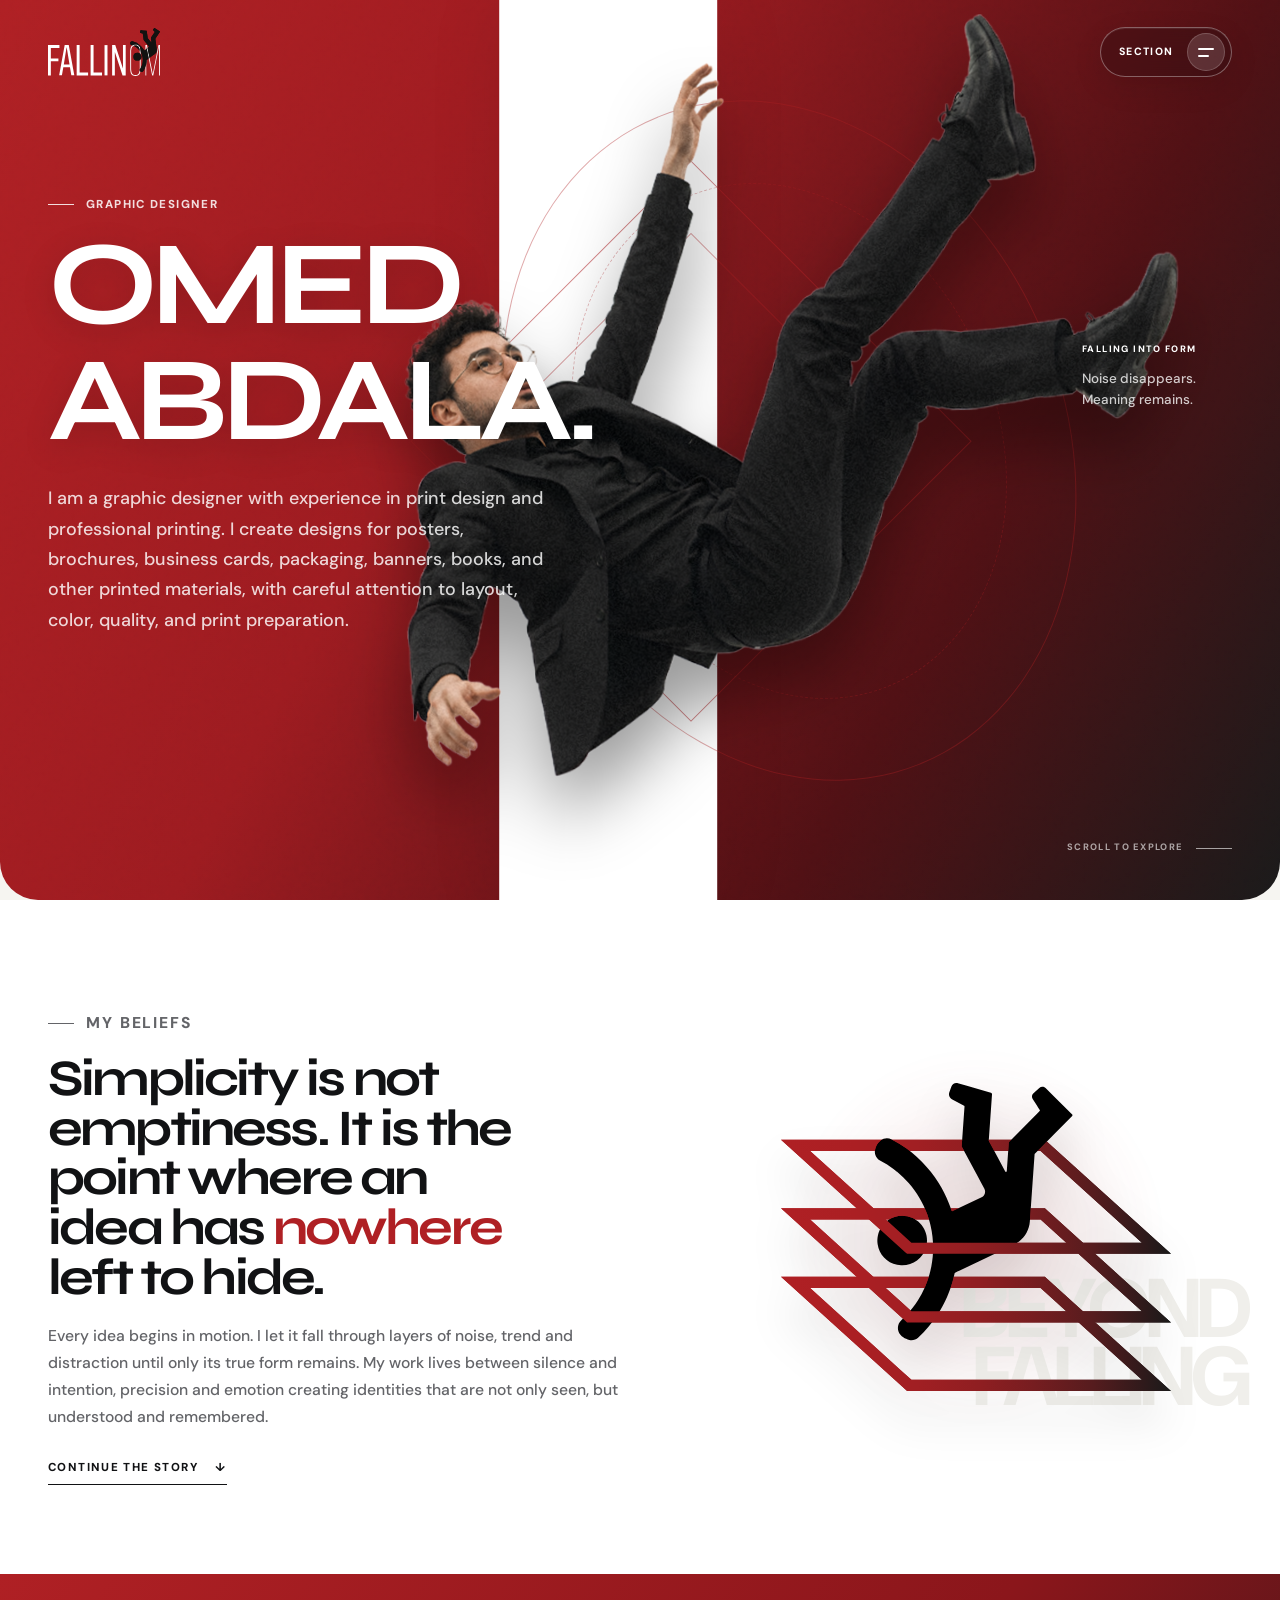
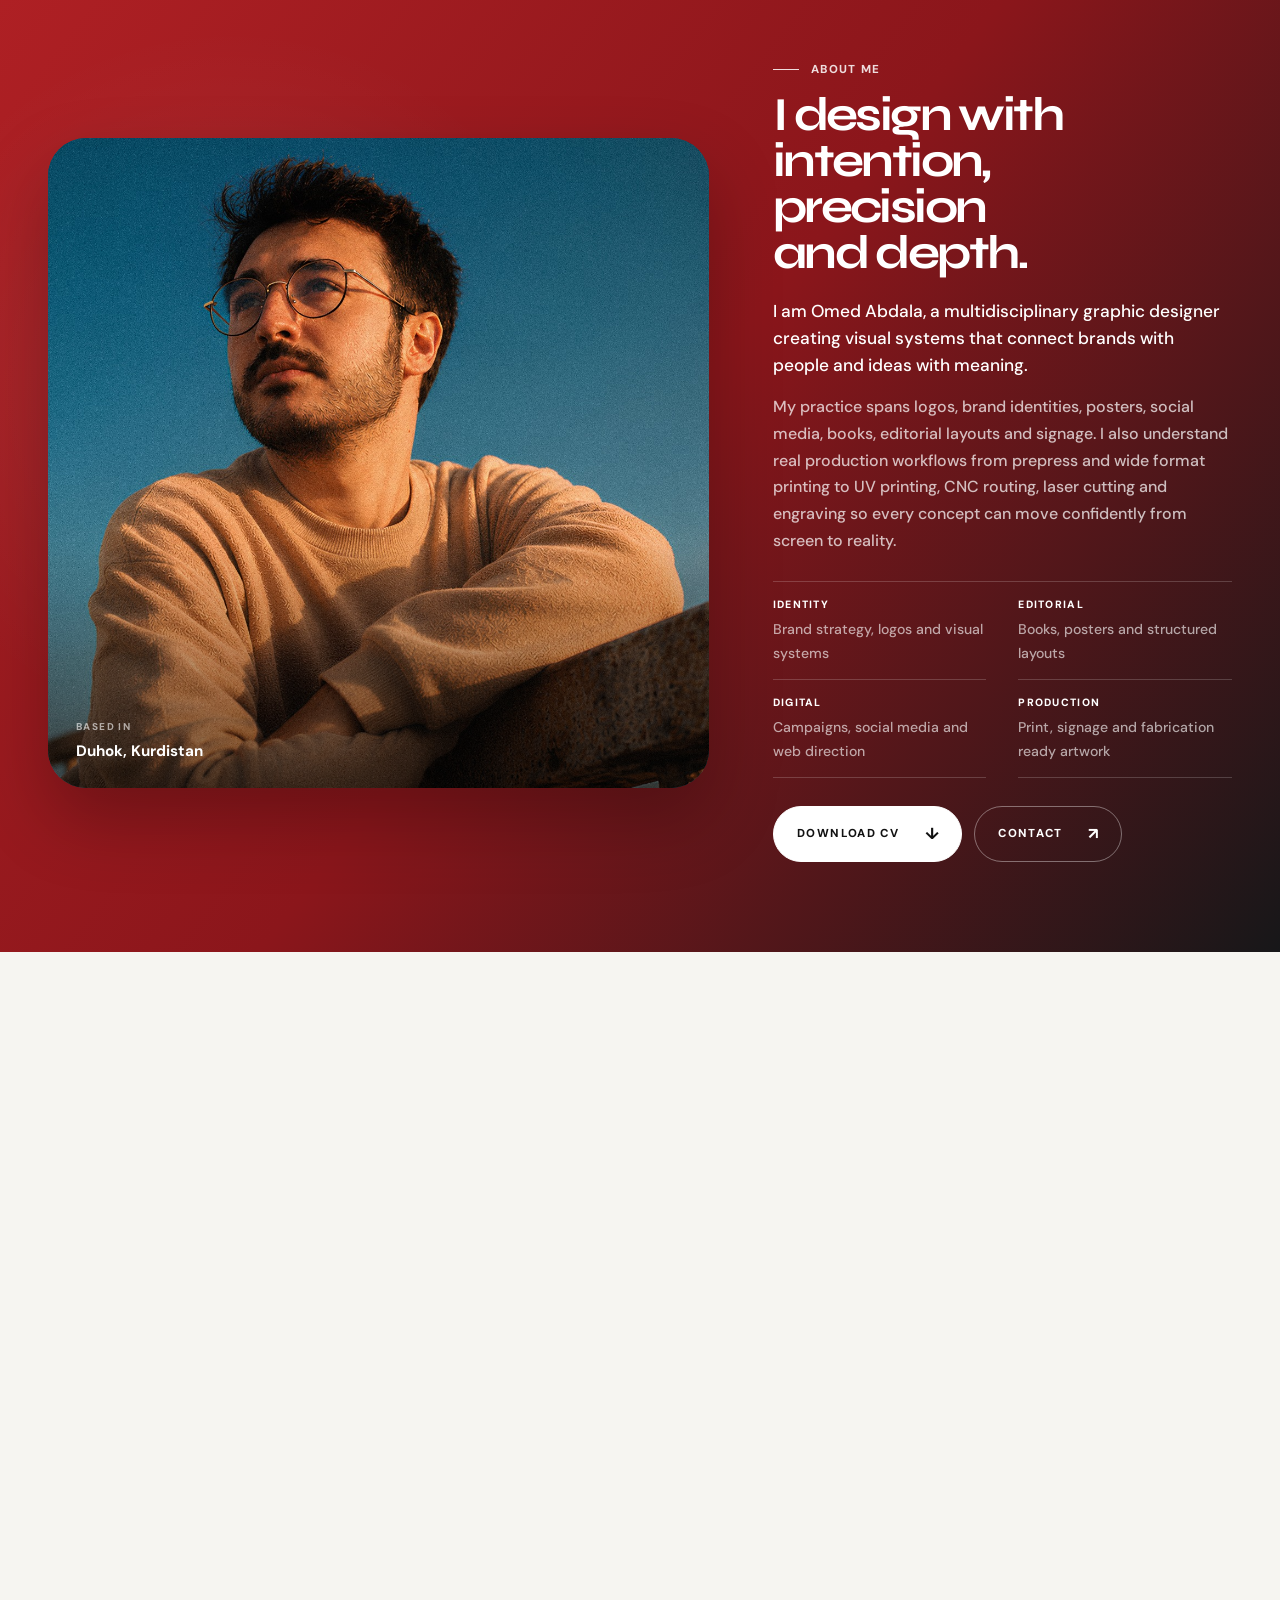
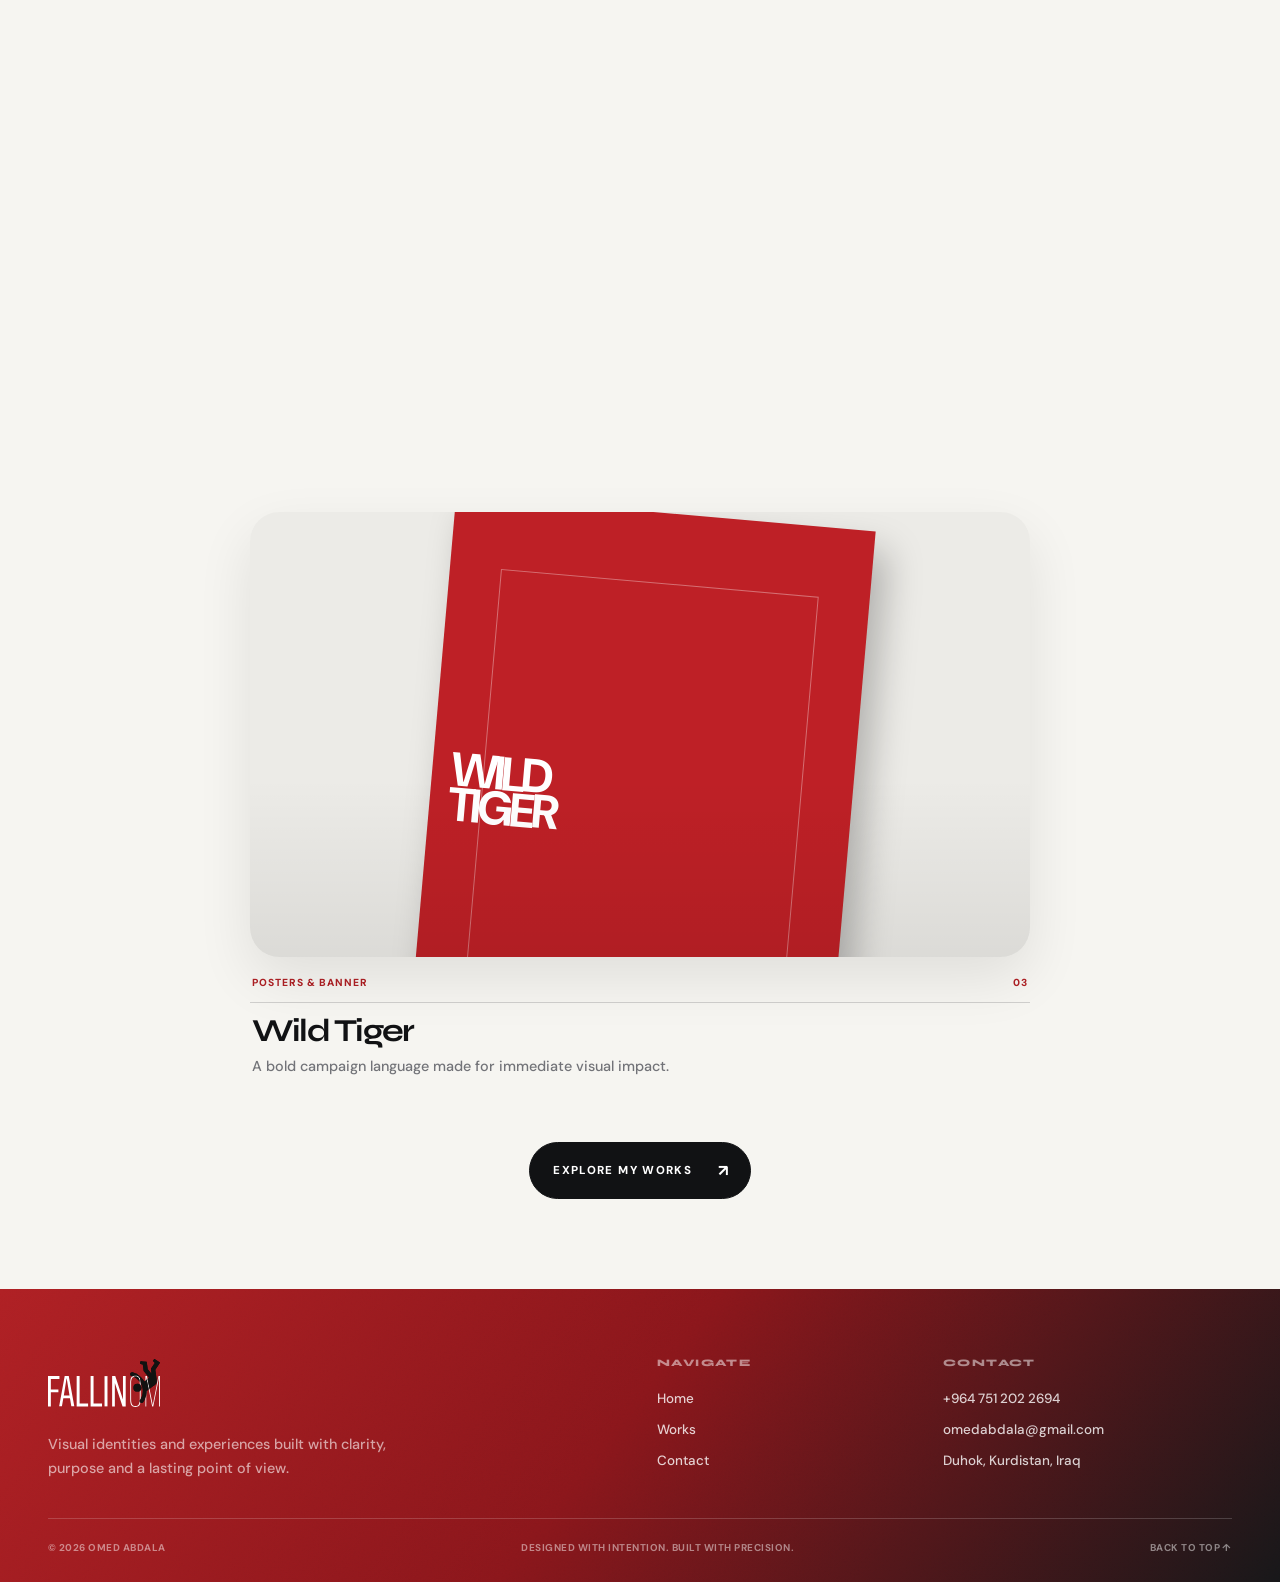
==== commit 93e0fa68: "Add files via upload" ====
--- a/omedabdala/index.html
+++ b/omedabdala/index.html
@@ -1,201 +1,187 @@
-<!doctype html>
-<html lang="en" data-theme="dark">
+<!DOCTYPE html>
+
+<html lang="en">
 <head>
-  <meta charset="utf-8">
-  <meta name="viewport" content="width=device-width, initial-scale=1, viewport-fit=cover">
-  <meta name="description" content="Omed Abdala — graphic designer creating logos, identities, posters and monochrome visual systems.">
-  <meta name="theme-color" content="#231f20">
-  <title>Omed Abdala</title>
-  <link rel="icon" href="assets/favicon.svg" type="image/svg+xml">
-  <link rel="stylesheet" href="css/styles.css">
+<meta charset="utf-8"/>
+<meta content="width=device-width, initial-scale=1" name="viewport"/>
+<meta content="Omed Abdala — multidisciplinary graphic designer in Kurdistan creating memorable brand identities, editorial systems, posters, digital design and production-ready visual communication." name="description"/>
+<meta content="#af2024" name="theme-color"/>
+<title>Omed Abdala</title>
+<link href="assets/images/site-icon.svg" rel="icon" type="image/svg+xml"/>
+<link href="https://fonts.googleapis.com" rel="preconnect"/>
+<link crossorigin="" href="https://fonts.gstatic.com" rel="preconnect"/>
+<link href="https://fonts.googleapis.com/css2?family=DM+Sans:wght@400;500;600;700&amp;family=Syne:wght@500;600;700;800&amp;display=swap" rel="stylesheet"/>
+<link href="css/styles.css" rel="stylesheet"/>
+<script>document.documentElement.classList.add('js');</script>
 </head>
-<body class="home-page">
-  <div class="noise" aria-hidden="true"></div>
-  <div class="scroll-progress" aria-hidden="true"><span></span></div>
+<body data-page="home">
+<a class="skip-link" href="#main">Skip to content</a>
+<div aria-hidden="true" class="scroll-progress"><span></span></div>
+<header class="site-header" data-header="">
+<div class="site-header__inner shell">
+<a aria-label="Fallinom — home" class="brand" href="index.html">
+<img alt="Fallinom" class="brand__light" src="assets/images/fallinom-light.svg"/>
+</a>
+<div class="header-actions">
+<button aria-controls="mobile-menu" aria-expanded="false" aria-label="Open navigation" class="menu-button" data-menu-toggle="" type="button"><span class="menu-button__label" data-menu-label="">SECTION</span><span aria-hidden="true" class="menu-button__icon"><i></i><i></i></span></button>
+</div>
+</div>
+</header>
+<div aria-hidden="true" class="mobile-menu" data-mobile-menu="" id="mobile-menu"><div aria-hidden="true" class="mobile-menu__texture"></div><div class="mobile-menu__inner shell"><p class="mobile-menu__eyebrow">Navigation</p><nav aria-label="Primary navigation"><a aria-current="location" class="menu-link is-active" data-nav-section="home" href="#home"><span class="menu-link__number">01</span><span class="menu-link__copy"><b>Home</b></span></a><a class="menu-link" href="works.html"><span class="menu-link__number">02</span><span class="menu-link__copy"><b>Works</b></span></a><a class="menu-link" href="contact.html"><span class="menu-link__number">03</span><span class="menu-link__copy"><b>Contact</b></span></a></nav><div class="mobile-menu__footer"><a href="tel:+9647512022694">+964 751 202 2694</a><a href="mailto:omedabdala@gmail.com">omedabdala@gmail.com</a><span>Duhok, Kurdistan, Iraq</span></div></div></div>
+<main id="main">
+<section aria-labelledby="hero-title" class="hero" id="home">
+<div aria-hidden="true" class="hero__noise"></div>
+<div aria-hidden="true" class="hero__white-rail"></div>
+<div aria-hidden="true" class="hero__line hero__line--one"></div>
+<div aria-hidden="true" class="hero__line hero__line--two"></div>
+<div class="hero__content shell">
+<div class="hero__copy reveal" data-reveal="up">
+<p class="eyebrow eyebrow--light">graphic designer</p>
+<h1 id="hero-title">Omed<br/>Abdala.</h1>
+<p class="hero__lead">I am a graphic designer with experience in print design and professional printing. I create designs for posters, brochures, business cards, packaging, banners, books, and other printed materials, with careful attention to layout, color, quality, and print preparation.</p>
+<div class="hero__actions">
+</div>
+</div>
+<div aria-hidden="true" class="hero__figure" data-hero-figure="">
+<div class="hero__orbit"></div>
+<img alt="" fetchpriority="high" src="assets/images/omed-falling.png"/>
+</div>
+<div class="hero__story reveal" data-reveal="left">
+<span>FALLING INTO FORM</span>
+<p>Noise disappears.<br/>Meaning remains.</p>
+</div>
+<div aria-hidden="true" class="hero__scroll">
+<span>Scroll to explore</span><i></i>
+</div>
+</div>
+</section>
+<section aria-labelledby="belief-title" class="belief section section--white" id="beliefs">
+<div class="belief__grid shell">
+<div class="belief__copy reveal" data-reveal="up">
+<p class="eyebrow">My beliefs</p>
+<h2 id="belief-title">Simplicity is not emptiness. It is the point where an idea has <em>nowhere</em> left to hide.</h2>
+<p>Every idea begins in motion. I let it fall through layers of noise, trend and distraction until only its true form remains. My work lives between silence and intention, precision and emotion creating identities that are not only seen, but understood and remembered.</p>
+<a class="text-action" href="#about">Continue the story <span>↓</span></a>
+</div>
+<div class="belief__visual reveal" data-reveal="scale">
+<div class="belief__halo"></div>
+<img alt="A falling figure moving through layered frames" src="assets/images/falling-belief.svg"/>
+<p aria-hidden="true">BEYOND<br/>FALLING</p>
+</div>
+</div>
+</section>
+<section aria-labelledby="about-title" class="about section" id="about">
+<div aria-hidden="true" class="about__glow"></div>
+<div class="about__grid shell">
+<figure class="about__image reveal" data-reveal="left">
+<img alt="Omed Abdala, graphic designer" loading="lazy" src="assets/images/omed-about.jpg"/>
+<figcaption>
+<span>Based in</span>
+<strong>Duhok, Kurdistan</strong>
+</figcaption>
+</figure>
+<div class="about__copy reveal" data-reveal="right">
+<p class="eyebrow eyebrow--light">About me</p>
+<h2 id="about-title">I design with intention, precision and depth.</h2>
+<p class="about__intro">I am Omed Abdala, a multidisciplinary graphic designer creating visual systems that connect brands with people and ideas with meaning.</p>
+<p>My practice spans logos, brand identities, posters, social media, books, editorial layouts and signage. I also understand real production workflows from prepress and wide format printing to UV printing, CNC routing, laser cutting and engraving so every concept can move confidently from screen to reality.</p>
+<dl class="about__capabilities">
+<div><dt>Identity</dt><dd>Brand strategy, logos and visual systems</dd></div>
+<div><dt>Editorial</dt><dd>Books, posters and structured layouts</dd></div>
+<div><dt>Digital</dt><dd>Campaigns, social media and web direction</dd></div>
+<div><dt>Production</dt><dd>Print, signage and fabrication ready artwork</dd></div>
+</dl>
+<div class="about__actions">
+<a class="button button--solid" data-magnetic="" download="" href="assets/cv/Omed-Abdala-CV.pdf">Download CV <span>↓</span></a>
+<a class="button button--outline-light" data-magnetic="" href="contact.html">Contact <span>↗</span></a>
+</div>
+</div>
+</div>
+</section>
+<section aria-labelledby="selected-title" class="selected section">
+<div class="selected__heading shell reveal" data-reveal="up">
+<div>
+<p class="eyebrow">Designed to be remembered</p>
+<h2 id="selected-title">A selection of identities, editorial systems and visual campaigns.</h2>
+</div>
+<a class="text-action" href="works.html">Explore <span>↗</span></a>
+</div>
+<div class="project-strip shell">
+<button aria-label="Open DanexPharma case study" class="project-card project-card--identity reveal" data-project="danex" data-reveal="up" data-tilt="" type="button">
+<div aria-hidden="true" class="project-card__visual">
+<span class="danex-mark"><i></i><i></i><i></i></span>
+</div>
+<div class="project-card__meta"><span>Brand identity</span><span>01</span></div>
+<h3>DanexPharma</h3>
+<p>A precise identity built around trust, movement and clarity.</p>
+</button>
+<button aria-label="Open Kawa Abban case study" class="project-card project-card--editorial reveal" data-project="kawa" data-reveal="up" data-tilt="" type="button">
+<div aria-hidden="true" class="project-card__visual">
+<span class="book-mock"><b>KAWA<br/>ABBAN</b><i>Editorial / 2025</i></span>
+</div>
+<div class="project-card__meta"><span>Book design</span><span>02</span></div>
+<h3>Kawa Abban</h3>
+<p>A restrained editorial system shaped by rhythm and material contrast.</p>
+</button>
+<button aria-label="Open Wild Tiger case study" class="project-card project-card--campaign reveal" data-project="wild" data-reveal="up" data-tilt="" type="button">
+<div aria-hidden="true" class="project-card__visual">
+<span class="poster-mock"><i>WILD</i><b>TIGER</b><em>NOISE / INSTINCT / ENERGY</em></span>
+</div>
+<div class="project-card__meta"><span>Posters &amp; banner</span><span>03</span></div>
+<h3>Wild Tiger</h3>
+<p>A bold campaign language made for immediate visual impact.</p>
+</button>
+</div>
+<div class="selected__action shell reveal" data-reveal="up">
+<a class="button button--dark" data-magnetic="" href="works.html">Explore my works <span>↗</span></a>
+</div>
+</section>
+</main>
+<footer class="footer" id="contact">
+<div aria-hidden="true" class="footer__noise"></div>
+<div class="footer__inner shell">
+<div class="footer__grid">
+<div class="footer__brand-block">
+<a aria-label="Back to top" class="brand brand--footer" href="#home">
+<img alt="Fallinom" class="brand__light" src="assets/images/fallinom-light.svg"/>
+</a>
+<p>Visual identities and experiences built with clarity, purpose and a lasting point of view.</p>
+</div>
+<div>
+<h3>Navigate</h3>
 
-  <header class="site-header">
-    <a class="brand" href="#home" aria-label="Omed Abdala home">
-      <span class="theme-logo theme-logo--header" aria-label="Omed Abdala graphic designer">
-        <img class="theme-logo__dark" src="assets/branding/logo-white.svg" alt="">
-        <img class="theme-logo__light" src="assets/branding/logo-black.svg" alt="">
-      </span>
-    </a>
-
-    <nav class="desktop-nav" aria-label="Primary navigation" data-scroll-nav>
-      <a href="#home" data-nav-target="home" aria-current="page">HOME</a>
-      <a href="#about" data-nav-target="about">ABOUT</a>
-      <a href="work.html">WORK</a>
-    </nav>
-
-    <button class="theme-switch" id="themeToggle" type="button" aria-label="Switch between dark and light themes">
-      <span class="theme-switch__label">DARK</span>
-      <span class="theme-switch__track"><i></i></span>
-      <span class="theme-switch__label">LIGHT</span>
-    </button>
-
-    <button class="menu-trigger" id="menuTrigger" type="button" aria-expanded="false" aria-controls="mobileMenu" aria-label="Open menu">
-      <span></span><span></span><span></span>
-    </button>
-  </header>
-
-  <aside class="mobile-menu" id="mobileMenu" aria-hidden="true">
-    <div class="mobile-menu__header">
-      <span>NAVIGATION</span>
-      <span>OMED ABDALA / 2026</span>
-    </div>
-
-    <nav class="mobile-menu__nav" aria-label="Mobile navigation">
-      <a href="#home" data-nav-target="home" aria-current="page"><span>01</span>HOME</a>
-      <a href="#about" data-nav-target="about"><span>02</span>ABOUT</a>
-      <a href="work.html"><span>03</span>WORK</a>
-    </nav>
-
-    <div class="mobile-menu__footer">
-      <button class="theme-switch theme-switch--mobile" id="mobileThemeToggle" type="button" aria-label="Switch between dark and light themes">
-        <span class="theme-switch__label">DARK</span>
-        <span class="theme-switch__track"><i></i></span>
-        <span class="theme-switch__label">LIGHT</span>
-      </button>
-      <a href="https://instagram.com/omedabdala" target="_blank" rel="noreferrer">INSTAGRAM ↗</a>
-    </div>
-  </aside>
-
-  <main>
-    <section class="hero section" id="home">
-      <div class="hero__copy">
-        <p class="kicker reveal">GRAPHIC DESIGNER / KURDISTAN</p>
-        <h1 class="display reveal">Thought,<br>reduced to form.</h1>
-
-        <p class="hero__statement reveal">
-          I create brand identities, logos, posters, social media, books,
-          signage and production-ready visual systems shaped by clear ideas.
-        </p>
-
-        <div class="hero__actions reveal">
-          <a class="primary-link" href="work.html">VIEW SELECTED WORK <span>↗</span></a>
-          <a class="secondary-link" href="#about">ABOUT MY PROCESS <span>↓</span></a>
-        </div>
-      </div>
-
-      <figure class="hero-photo reveal">
-        <img src="assets/images/portrait-hero.jpg" alt="Black-and-white portrait of Omed Abdala">
-        <figcaption>
-          <span>SELF PORTRAIT / 01</span>
-          <span>PHILOSOPHY · MYTH · IDENTITY</span>
-          <span>2026</span>
-        </figcaption>
-      </figure>
-    </section>
-
-    <section class="philosophy section">
-      <div class="section-index reveal">
-        <span>01</span>
-        <span>PHILOSOPHY</span>
-      </div>
-
-      <div class="philosophy__content">
-        <h2 class="reveal">Simplicity is not emptiness. It is the point where an idea has nowhere left to hide.</h2>
-        <p class="reveal">
-          My work moves between black and white, silence and pressure, order and
-          obsession. I remove what distracts until the central meaning becomes visible.
-        </p>
-      </div>
-    </section>
-
-    <section class="selected section" id="selected">
-      <div class="section-heading reveal">
-        <div>
-          <p class="kicker">SELECTED WORK / 2026</p>
-          <h2>Identities made to remain.</h2>
-        </div>
-        <a class="secondary-link" href="work.html">OPEN FULL ARCHIVE <span>↗</span></a>
-      </div>
-
-      <div class="selected-grid" id="selectedProjects"></div>
-    </section>
-
-    <section class="about section" id="about">
-      <figure class="about-photo reveal">
-        <img src="assets/images/portrait-about.jpg" alt="Portrait of Omed Abdala">
-        <figcaption>
-          <span>OMED ABDALA</span>
-          <span>DESIGNER / PRINT &amp; SIGN PRODUCTION</span>
-        </figcaption>
-      </figure>
-
-      <div class="about__copy">
-        <div class="section-index reveal">
-            <span>02</span>
-            <span>ABOUT</span>
-          </div>
-
-        <h2 class="reveal">I design for the screen, the page and the physical world.</h2>
-
-        <p class="about__lead reveal">
-          I am Omed Abdala, a multidisciplinary graphic designer working across
-          logos, brand identities, posters, social media, books, editorial layouts,
-          signage and other forms of visual communication.
-        </p>
-
-        <p class="about__detail reveal">
-          My experience also extends into print production and visual fabrication.
-          I prepare artwork for wide-format and flex printing, UV printing,
-          CNC routing, laser cutting and engraving, sign-making and related
-          production workflows. This practical knowledge helps me create designs
-          that are visually strong, technically accurate and ready to be produced.
-        </p>
-
-        <div class="about__facts reveal">
-          <div>
-            <span>DESIGN</span>
-            <strong>Brand Identity / Logos / Posters / Social Media / Books</strong>
-          </div>
-          <div>
-            <span>PRINT</span>
-            <strong>Print Preparation / Wide-Format / Flex / UV Printing</strong>
-          </div>
-          <div>
-            <span>FABRICATION</span>
-            <strong>CNC Routing / Laser Cutting &amp; Engraving / Sign-Making</strong>
-          </div>
-          <div>
-            <span>APPROACH</span>
-            <strong>Concept / Precision / Production-Ready Execution</strong>
-          </div>
-        </div>
-      </div>
-    </section>
-
-    <section class="contact section">
-      <p class="kicker reveal">AVAILABLE FOR SELECTED PROJECTS</p>
-      <h2 class="reveal">Bring me the idea<br>you cannot ignore.</h2>
-
-      <div class="contact__links reveal">
-        <a href="https://instagram.com/omedabdala" target="_blank" rel="noreferrer">INSTAGRAM ↗</a>
-        <a href="tel:+9647512022694">+964 751 202 2694</a>
-        <a href="https://www.omedabdala.com" target="_blank" rel="noreferrer">OMEDABDALA.COM ↗</a>
-      </div>
-    </section>
-  </main>
-
-  <footer>
-    <span class="footer-copy">
-      <span class="footer-copy__full">© 2026 OMED ABDALA</span>
-      <span class="footer-copy__compact">© 2026</span>
-    </span>
-
-    <span class="theme-logo theme-logo--footer" aria-hidden="true">
-      <img class="theme-logo__dark" src="assets/branding/logo-white.svg" alt="">
-      <img class="theme-logo__light" src="assets/branding/logo-black.svg" alt="">
-    </span>
-
-    <a class="footer-link" href="#home">
-      <span class="footer-link__full">BACK TO TOP ↑</span>
-      <span class="footer-link__compact">TOP ↑</span>
-    </a>
-  </footer>
-
-  <script src="js/projects.js"></script>
-  <script src="js/main.js"></script>
+<a href="index.html">Home</a><a href="works.html">Works</a><a href="contact.html">Contact</a></div>
+<div>
+<h3>Contact</h3>
+<a href="tel:+9647512022694">+964 751 202 2694</a>
+<a href="mailto:omedabdala@gmail.com">omedabdala@gmail.com</a>
+<span>Duhok, Kurdistan, Iraq</span>
+</div>
+</div>
+<div class="footer__bottom">
+<span>© <span data-year=""></span> Omed Abdala</span>
+<span>Designed with intention. Built with precision.</span>
+<a href="#home">Back to top ↑</a>
+</div>
+</div>
+</footer>
+<dialog aria-labelledby="case-title" class="case-dialog" data-dialog="">
+<div class="case-dialog__bar">
+<span>Selected project / Case study</span>
+<button aria-label="Close case study" class="case-dialog__close" data-dialog-close="" type="button">
+<span>Close</span><i aria-hidden="true"></i>
+</button>
+</div>
+<div class="case-dialog__layout">
+<aside class="case-dialog__summary">
+<p class="eyebrow" data-case-category="">Project</p>
+<h2 data-case-title="" id="case-title">Project title</h2>
+<p class="case-dialog__lead" data-case-description=""></p>
+<dl data-case-meta=""></dl>
+<a class="button button--dark" href="mailto:omedabdala@gmail.com?subject=Project%20enquiry">Discuss a similar project <span>↗</span></a>
+</aside>
+<div aria-label="Project visuals" class="case-dialog__gallery" data-case-gallery=""></div>
+</div>
+</dialog><script defer="" src="js/app.js"></script>
 </body>
 </html>
--- a/omedabdala/css/styles.css
+++ b/omedabdala/css/styles.css
@@ -1,2501 +1,2157 @@
-/* OMED ABDALA — REFINED PORTFOLIO V7 */
-
-:root {
-  --ink: #231f20;
-  --paper: #f5f4ef;
-  --muted: rgba(245, 244, 239, .64);
-  --line: rgba(245, 244, 239, .18);
-  --soft: rgba(245, 244, 239, .055);
-  --panel: #231f20;
-  --header-h: 76px;
-  --gutter: clamp(20px, 4vw, 64px);
-  --content: 1440px;
-  --ease: cubic-bezier(.16, 1, .3, 1);
-  --sans: "Helvetica Neue", Helvetica, Arial, sans-serif;
-  --serif: Georgia, "Times New Roman", serif;
-}
-
-html[data-theme="light"] {
-  --ink: #ffffff;
-  --paper: #231f20;
-  --muted: rgba(35, 31, 32, .62);
-  --line: rgba(35, 31, 32, .17);
-  --soft: rgba(35, 31, 32, .05);
-  --panel: #f3f3f3;
-}
-
-* { box-sizing: border-box; }
-
-html {
-  background: var(--ink);
-  scroll-behavior: smooth;
-}
-
-body {
-  margin: 0;
-  overflow-x: hidden;
-  background: var(--ink);
-  color: var(--paper);
-  font-family: var(--sans);
-  font-size: 16px;
-  line-height: 1.6;
-  transition: background .45s ease, color .45s ease;
-}
-
-body.menu-open,
-body.viewer-open { overflow: hidden; }
-
-a { color: inherit; text-decoration: none; }
-button, input { font: inherit; }
-button { color: inherit; }
-img { display: block; max-width: 100%; }
-
-::selection {
-  background: var(--paper);
-  color: var(--ink);
-}
-
-.noise {
-  position: fixed;
-  inset: 0;
-  z-index: 9999;
-  pointer-events: none;
-  opacity: .026;
-  background-image: url("data:image/svg+xml,%3Csvg viewBox='0 0 180 180' xmlns='http://www.w3.org/2000/svg'%3E%3Cfilter id='n'%3E%3CfeTurbulence type='fractalNoise' baseFrequency='.8' numOctaves='3' stitchTiles='stitch'/%3E%3C/filter%3E%3Crect width='100%25' height='100%25' filter='url(%23n)' opacity='.74'/%3E%3C/svg%3E");
-  mix-blend-mode: soft-light;
-}
-
-.scroll-progress {
-  position: fixed;
-  inset: 0 0 auto;
-  z-index: 12000;
-  height: 2px;
-}
-
-.scroll-progress span {
-  display: block;
-  width: 0;
-  height: 100%;
-  background: var(--paper);
-}
-
-.section,
-footer {
-  width: min(100%, var(--content));
-  margin-inline: auto;
-  padding-inline: var(--gutter);
-}
-
-.kicker,
-.section-index {
-  margin: 0;
-  font-size: 10px;
-  font-weight: 750;
-  line-height: 1.4;
-  letter-spacing: .19em;
-  text-transform: uppercase;
-}
-
-.display,
-.section-heading h2,
-.about h2,
-.contact h2,
-.archive-head h1 {
-  margin: 0;
-  font-weight: 720;
-  line-height: 1.02;
-  letter-spacing: -.045em;
-  text-wrap: balance;
-}
-
-.site-header {
-  position: fixed;
-  inset: 0 0 auto;
-  z-index: 1100;
-  height: var(--header-h);
-  display: grid;
-  grid-template-columns: 1fr auto 1fr;
-  align-items: center;
-  padding-inline: var(--gutter);
-  border-bottom: 1px solid transparent;
-  transition: background .3s ease, border-color .3s ease;
-}
-
-.site-header.is-scrolled {
-  background: var(--ink);
-  border-color: var(--line);
-  backdrop-filter: blur(18px);
-}
-
-.brand {
-  justify-self: start;
-  display: inline-flex;
-  align-items: center;
-  gap: 12px;
-}
-
-.brand__mark {
-  display: grid;
-  place-items: center;
-  width: 40px;
-  height: 40px;
-  border: 1px solid currentColor;
-  font-size: 12px;
-  font-weight: 850;
-  letter-spacing: -.03em;
-}
-
-.brand__text {
-  display: grid;
-  gap: 1px;
-}
-
-.brand__text strong {
-  font-size: 10px;
-  letter-spacing: .12em;
-}
-
-.brand__text small {
-  color: var(--muted);
-  font-size: 8px;
-  font-weight: 700;
-  letter-spacing: .16em;
-}
-
-.desktop-nav {
-  display: flex;
-  gap: clamp(24px, 3.5vw, 50px);
-}
-
-.desktop-nav a {
-  position: relative;
-  padding: 11px 0;
-  font-size: 10px;
-  font-weight: 750;
-  letter-spacing: .16em;
-}
-
-.desktop-nav a::after {
-  content: "";
-  position: absolute;
-  left: 0;
-  right: 100%;
-  bottom: 4px;
-  height: 1px;
-  background: currentColor;
-  transition: right .32s var(--ease);
-}
-
-.desktop-nav a:hover::after,
-.desktop-nav a[aria-current="page"]::after { right: 0; }
-
-.theme-switch {
-  justify-self: end;
-  display: inline-flex;
-  align-items: center;
-  gap: 9px;
-  padding: 0;
-  border: 0;
-  background: transparent;
-  cursor: pointer;
-}
-
-.theme-switch__label {
-  font-size: 9px;
-  font-weight: 750;
-  letter-spacing: .13em;
-  opacity: .38;
-  transition: opacity .3s ease;
-}
-
-html[data-theme="dark"] .theme-switch__label:first-child,
-html[data-theme="light"] .theme-switch__label:last-child { opacity: 1; }
-
-.theme-switch__track {
-  position: relative;
-  width: 42px;
-  height: 22px;
-  border: 1px solid currentColor;
-  border-radius: 999px;
-}
-
-.theme-switch__track i {
-  position: absolute;
-  top: 3px;
-  left: 3px;
-  width: 14px;
-  height: 14px;
-  border-radius: 50%;
-  background: currentColor;
-  transition: transform .35s var(--ease);
-}
-
-html[data-theme="light"] .theme-switch__track i {
-  transform: translateX(20px);
-}
-
-.menu-trigger {
-  display: none;
-  justify-self: end;
-  width: 40px;
-  height: 40px;
-  padding: 9px;
-  border: 1px solid var(--line);
-  background: transparent;
-  cursor: pointer;
-}
-
-.menu-trigger span {
-  display: block;
-  width: 100%;
-  height: 1px;
-  margin: 5px 0;
-  background: currentColor;
-  transition: transform .4s var(--ease), opacity .25s ease;
-}
-
-.menu-trigger.is-open span:nth-child(1) { transform: translateY(6px) rotate(45deg); }
-.menu-trigger.is-open span:nth-child(2) { opacity: 0; }
-.menu-trigger.is-open span:nth-child(3) { transform: translateY(-6px) rotate(-45deg); }
-
-.mobile-menu {
-  position: fixed;
-  inset: 0;
-  z-index: 1000;
-  visibility: hidden;
-  opacity: 0;
-  transform: translateX(100%);
-  display: grid;
-  grid-template-rows: auto 1fr auto;
-  padding: calc(var(--header-h) + 28px) 24px 30px;
-  background: var(--paper);
-  color: var(--ink);
-  transition: transform .55s var(--ease), opacity .35s ease, visibility .55s;
-}
-
-.mobile-menu.is-open {
-  visibility: visible;
-  opacity: 1;
-  transform: translateX(0);
-}
-
-.mobile-menu__header,
-.mobile-menu__footer {
-  display: flex;
-  align-items: center;
-  justify-content: space-between;
-  gap: 18px;
-  font-size: 9px;
-  font-weight: 750;
-  letter-spacing: .14em;
-}
-
-.mobile-menu__nav {
-  align-self: center;
-  border-top: 1px solid currentColor;
-}
-
-.mobile-menu__nav a {
-  display: grid;
-  grid-template-columns: 42px 1fr;
-  align-items: center;
-  min-height: 78px;
-  border-bottom: 1px solid currentColor;
-  font-size: 34px;
-  font-weight: 720;
-  line-height: 1;
-  letter-spacing: -.04em;
-}
-
-.mobile-menu__nav a span {
-  font-size: 9px;
-  font-weight: 750;
-  letter-spacing: .14em;
-}
-
-.theme-switch--mobile {
-  justify-self: start;
-}
-
-.primary-link,
-.secondary-link {
-  display: inline-flex;
-  align-items: center;
-  gap: 13px;
-  width: fit-content;
-  padding-bottom: 7px;
-  border-bottom: 1px solid currentColor;
-  font-size: 10px;
-  font-weight: 750;
-  letter-spacing: .14em;
-}
-
-.secondary-link { color: var(--muted); }
-
-.primary-link span,
-.secondary-link span {
-  transition: transform .3s var(--ease);
-}
-
-.primary-link:hover span,
-.secondary-link:hover span { transform: translate(4px, -3px); }
-
-/* HOME — HERO */
-.hero {
-  min-height: 100svh;
-  display: grid;
-  grid-template-columns: minmax(330px, .78fr) minmax(520px, 1.22fr);
-  gap: clamp(44px, 6vw, 94px);
-  align-items: center;
-  padding-top: calc(var(--header-h) + 58px);
-  padding-bottom: 72px;
-}
-
-.hero__copy {
-  max-width: 590px;
-}
-
-.hero .display {
-  margin-top: 20px;
-  font-size: clamp(50px, 5.2vw, 74px);
-}
-
-.hero__statement {
-  max-width: 540px;
-  margin: 28px 0 32px;
-  color: var(--muted);
-  font-size: clamp(15px, 1.2vw, 18px);
-  line-height: 1.75;
-}
-
-.hero__actions {
-  display: flex;
-  flex-wrap: wrap;
-  gap: 20px 30px;
-}
-
-.hero-photo {
-  position: relative;
-  margin: 0;
-  min-width: 0;
-  overflow: hidden;
-  border: 1px solid var(--line);
-  background: var(--panel);
-}
-
-.hero-photo img {
-  width: 100%;
-  aspect-ratio: 3 / 2;
-  object-fit: cover;
-  object-position: center 48%;
-  filter: grayscale(1) contrast(1.03);
-}
-
-.hero-photo figcaption {
-  display: grid;
-  grid-template-columns: auto 1fr auto;
-  align-items: center;
-  gap: 20px;
-  min-height: 48px;
-  padding: 0 16px;
-  border-top: 1px solid var(--line);
-  font-size: 8px;
-  font-weight: 750;
-  letter-spacing: .14em;
-}
-
-.hero-photo figcaption span:nth-child(2) {
-  justify-self: center;
-  color: var(--muted);
-}
-
-/* PHILOSOPHY */
-.philosophy {
-  min-height: 64vh;
-  display: grid;
-  grid-template-columns: 140px minmax(0, 1fr);
-  gap: clamp(36px, 6vw, 92px);
-  align-items: center;
-  padding-top: 100px;
-  padding-bottom: 100px;
-  border-top: 1px solid var(--line);
-  border-bottom: 1px solid var(--line);
-}
-
-.section-index {
-  align-self: start;
-  display: grid;
-  gap: 7px;
-}
-
-.philosophy__content {
-  max-width: 980px;
-}
-
-.philosophy h2 {
-  margin: 0;
-  font-family: var(--serif);
-  font-size: clamp(34px, 4.1vw, 58px);
-  font-weight: 400;
-  line-height: 1.16;
-  letter-spacing: -.03em;
-  text-wrap: balance;
-}
-
-.philosophy p {
-  max-width: 640px;
-  margin: 26px 0 0;
-  color: var(--muted);
-  font-size: 17px;
-  line-height: 1.75;
-}
-
-/* SELECTED WORK */
-.selected {
-  padding-top: 108px;
-  padding-bottom: 116px;
-}
-
-.section-heading {
-  display: flex;
-  align-items: end;
-  justify-content: space-between;
-  gap: 40px;
-  margin-bottom: 42px;
-}
-
-.section-heading h2 {
-  margin-top: 14px;
-  font-size: clamp(36px, 3.8vw, 52px);
-}
-
-.selected-grid {
-  display: grid;
-  grid-template-columns: repeat(3, minmax(0, 1fr));
-  gap: clamp(16px, 2vw, 28px);
-}
-
-.selected-card,
-.work-card {
-  min-width: 0;
-  overflow: hidden;
-  border: 1px solid var(--line);
-  background: var(--soft);
-  transition: transform .42s var(--ease), border-color .3s ease;
-}
-
-.selected-card:hover,
-.work-card:hover {
-  transform: translateY(-6px);
-  border-color: color-mix(in srgb, var(--paper) 42%, transparent);
-}
-
-.selected-card__media,
-.work-card__media {
-  display: grid;
-  place-items: center;
-  aspect-ratio: 4 / 5;
-  overflow: hidden;
-  padding: clamp(10px, 1.5vw, 20px);
-  border-bottom: 1px solid var(--line);
-  background: var(--panel);
-}
-
-.selected-card__media img,
-.work-card__media img {
-  width: 100%;
-  height: 100%;
-  object-fit: contain;
-  filter: grayscale(1);
-  transition: transform .65s var(--ease);
-}
-
-.selected-card:hover .selected-card__media img,
-.work-card:hover .work-card__media img {
-  transform: scale(1.025);
-}
-
-.selected-card__body {
-  display: grid;
-  grid-template-columns: auto minmax(0, 1fr) auto;
-  align-items: end;
-  gap: 14px;
-  padding: 17px;
-}
-
-.selected-card__number,
-.selected-card__year,
-.selected-card__type {
-  font-size: 8px;
-  font-weight: 750;
-  letter-spacing: .13em;
-}
-
-.selected-card h3 {
-  margin: 0;
-  font-size: clamp(20px, 1.8vw, 28px);
-  font-weight: 720;
-  line-height: 1.08;
-  letter-spacing: -.035em;
-}
-
-.selected-card__type {
-  display: block;
-  margin-top: 6px;
-  color: var(--muted);
-}
-
-/* ABOUT */
-.about {
-  display: grid;
-  grid-template-columns: minmax(340px, .9fr) minmax(390px, 1.1fr);
-  gap: clamp(52px, 8vw, 124px);
-  align-items: center;
-  padding-top: 116px;
-  padding-bottom: 116px;
-  border-top: 1px solid var(--line);
-}
-
-.about-photo {
-  margin: 0;
-  border: 1px solid var(--line);
-  background: var(--panel);
-}
-
-.about-photo img {
-  width: 100%;
-  aspect-ratio: 4 / 5;
-  object-fit: cover;
-  object-position: center 38%;
-  filter: grayscale(1) contrast(1.02);
-}
-
-.about-photo figcaption {
-  display: flex;
-  justify-content: space-between;
-  gap: 18px;
-  min-height: 46px;
-  align-items: center;
-  padding: 0 14px;
-  border-top: 1px solid var(--line);
-  font-size: 8px;
-  font-weight: 750;
-  letter-spacing: .14em;
-}
-
-.about__copy { min-width: 0; }
-
-.about h2 {
-  max-width: 680px;
-  margin-top: 22px;
-  font-size: clamp(36px, 3.9vw, 54px);
-}
-
-.about__lead {
-  max-width: 690px;
-  margin: 28px 0 38px;
-  color: var(--muted);
-  font-size: clamp(16px, 1.45vw, 20px);
-  line-height: 1.72;
-}
-
-.about__facts {
-  border-top: 1px solid var(--line);
-}
-
-.about__facts div {
-  display: grid;
-  grid-template-columns: 112px minmax(0, 1fr);
-  gap: 18px;
-  padding: 15px 0;
-  border-bottom: 1px solid var(--line);
-}
-
-.about__facts span {
-  font-size: 8px;
-  letter-spacing: .14em;
-}
-
-.about__facts strong {
-  font-size: 11px;
-  letter-spacing: .07em;
-}
-
-/* CONTACT */
-.contact {
-  min-height: 64vh;
-  display: flex;
-  flex-direction: column;
-  justify-content: center;
-  padding-top: 100px;
-  padding-bottom: 100px;
-  border-top: 1px solid var(--line);
-}
-
-.contact h2 {
-  max-width: 900px;
-  margin-top: 16px;
-  font-size: clamp(38px, 4.2vw, 58px);
-}
-
-.contact__links {
-  display: flex;
-  flex-wrap: wrap;
-  gap: 17px 36px;
-  margin-top: 40px;
-}
-
-.contact__links a {
-  padding-bottom: 7px;
-  border-bottom: 1px solid var(--line);
-  font-size: 10px;
-  font-weight: 750;
-  letter-spacing: .13em;
-}
-
-footer {
-  min-height: 100px;
-  display: flex;
-  align-items: center;
-  justify-content: space-between;
-  gap: 24px;
-  border-top: 1px solid var(--line);
-  font-size: 8px;
-  font-weight: 750;
-  letter-spacing: .14em;
-}
-
-/* WORK PAGE */
-.archive-head {
-  min-height: 58svh;
-  display: grid;
-  grid-template-columns: minmax(0, 1fr) minmax(280px, .48fr);
-  align-items: end;
-  gap: clamp(48px, 8vw, 130px);
-  padding-top: calc(var(--header-h) + 82px);
-  padding-bottom: 58px;
-  border-bottom: 1px solid var(--line);
-}
-
-.archive-head h1 {
-  margin-top: 16px;
-  font-size: clamp(44px, 5.3vw, 72px);
-}
-
-.archive-head__meta {
-  display: grid;
-  gap: 24px;
-}
-
-.archive-head__meta p {
-  margin: 0;
-  color: var(--muted);
-  line-height: 1.72;
-}
-
-.archive-head__meta span {
-  font-size: 9px;
-  font-weight: 750;
-  letter-spacing: .15em;
-}
-
-.archive {
-  padding-top: 34px;
-  padding-bottom: 110px;
-}
-
-.archive-toolbar {
-  position: sticky;
-  top: var(--header-h);
-  z-index: 80;
-  display: flex;
-  align-items: center;
-  justify-content: space-between;
-  gap: 22px;
-  margin-bottom: 30px;
-  padding: 12px 0 15px;
-  border-bottom: 1px solid var(--line);
-  background: var(--ink);
-}
-
-.filters {
-  display: flex;
-  gap: 7px;
-  overflow-x: auto;
-  scrollbar-width: none;
-}
-
-.filters::-webkit-scrollbar { display: none; }
-
-.filter {
-  flex: 0 0 auto;
-  padding: 8px 12px;
-  border: 1px solid var(--line);
-  background: transparent;
-  color: inherit;
-  cursor: pointer;
-  font-size: 9px;
-  font-weight: 750;
-  letter-spacing: .13em;
-}
-
-.filter.is-active,
-.filter:hover {
-  background: var(--paper);
-  color: var(--ink);
-}
-
-.archive-toolbar__note {
-  flex: 0 0 auto;
-  color: var(--muted);
-  font-size: 8px;
-  font-weight: 750;
-  letter-spacing: .13em;
-}
-
-.work-grid {
-  display: grid;
-  grid-template-columns: repeat(3, minmax(0, 1fr));
-  gap: clamp(18px, 2.2vw, 30px);
-}
-
-.work-card {
-  display: grid;
-  grid-template-rows: auto 1fr;
-  cursor: pointer;
-}
-
-.work-card__body {
-  display: grid;
-  gap: 16px;
-  min-height: 150px;
-  padding: 17px;
-}
-
-.work-card__eyebrow,
-.work-card__footer {
-  display: flex;
-  justify-content: space-between;
-  gap: 18px;
-  font-size: 8px;
-  font-weight: 750;
-  letter-spacing: .13em;
-}
-
-.work-card__eyebrow span:last-child,
-.work-card__footer span:first-child {
-  color: var(--muted);
-}
-
-.work-card h2 {
-  margin: 0;
-  font-size: clamp(22px, 2vw, 30px);
-  font-weight: 720;
-  line-height: 1.08;
-  letter-spacing: -.035em;
-}
-
-.work-card__footer {
-  align-items: center;
-  margin-top: auto;
-}
-
-.work-card__open {
-  font-size: 18px;
-  transition: transform .35s var(--ease);
-}
-
-.work-card:hover .work-card__open { transform: rotate(45deg); }
-
-.empty-state {
-  display: none;
-  margin: 60px 0;
-  padding: 64px 20px;
-  border: 1px solid var(--line);
-  text-align: center;
-  font-size: 30px;
-  font-weight: 650;
-}
-
-/* VIEWER */
-.viewer {
-  position: fixed;
-  inset: 0;
-  z-index: 16000;
-  display: grid;
-  grid-template-columns: minmax(0, 1fr) 250px;
-  grid-template-rows: 74px minmax(0, 1fr) 58px;
-  visibility: hidden;
-  opacity: 0;
-  transform: scale(.99);
-  background: #231f20;
-  color: #f5f4ef;
-  transition: opacity .3s ease, transform .5s var(--ease), visibility .5s;
-}
-
-.viewer.is-open {
-  visibility: visible;
-  opacity: 1;
-  transform: scale(1);
-}
-
-.viewer.is-light {
-  background: #ffffff;
-  color: #231f20;
-}
-
-.viewer__top {
-  grid-column: 1 / -1;
-  display: flex;
-  justify-content: space-between;
-  align-items: center;
-  gap: 20px;
-  padding-inline: 22px;
-  border-bottom: 1px solid currentColor;
-}
-
-.viewer__top > div:first-child {
-  min-width: 0;
-  display: flex;
-  align-items: center;
-  gap: 16px;
-}
-
-.viewer__top h2 {
-  max-width: 58vw;
-  margin: 0;
-  overflow: hidden;
-  text-overflow: ellipsis;
-  white-space: nowrap;
-  font-size: 23px;
-  font-weight: 720;
-  letter-spacing: -.025em;
-}
-
-.viewer__number {
-  font-size: 8px;
-  font-weight: 750;
-  letter-spacing: .14em;
-}
-
-.viewer__top-actions {
-  display: flex;
-  gap: 18px;
-}
-
-.viewer button {
-  border: 0;
-  background: transparent;
-  color: inherit;
-  cursor: pointer;
-  font-size: 9px;
-  font-weight: 750;
-  letter-spacing: .13em;
-}
-
-.viewer__stage {
-  position: relative;
-  min-width: 0;
-  min-height: 0;
-  overflow: hidden;
-  cursor: grab;
-  touch-action: none;
-}
-
-.viewer__stage.is-dragging { cursor: grabbing; }
-
-.viewer__stage img {
-  position: absolute;
-  left: 50%;
-  top: 50%;
-  width: auto;
-  height: min(72vh, 780px);
-  max-width: none;
-  max-height: none;
-  user-select: none;
-  transform-origin: center;
-  will-change: transform;
-  box-shadow: 0 28px 100px rgba(0,0,0,.24);
-}
-
-.viewer__ambient {
-  position: absolute;
-  inset: 8%;
-  background: radial-gradient(circle, rgba(255,255,255,.07), transparent 66%);
-  filter: blur(30px);
-}
-
-.viewer__hint {
-  position: absolute;
-  left: 20px;
-  bottom: 16px;
-  font-size: 8px;
-  font-weight: 750;
-  letter-spacing: .13em;
-  opacity: .43;
-}
-
-.viewer__info {
-  grid-column: 2;
-  grid-row: 2 / 4;
-  display: flex;
-  flex-direction: column;
-  justify-content: space-between;
-  padding: 26px 21px;
-  border-left: 1px solid currentColor;
-}
-
-.viewer__info p {
-  margin: 0;
-  font-family: var(--serif);
-  font-size: 18px;
-  line-height: 1.45;
-}
-
-.viewer__info div {
-  display: grid;
-  gap: 9px;
-  font-size: 8px;
-  font-weight: 750;
-  letter-spacing: .13em;
-}
-
-.viewer__controls {
-  grid-column: 1;
-  display: grid;
-  grid-template-columns: 40px minmax(0, 1fr) auto 40px;
-  align-items: center;
-  gap: 12px;
-  padding-inline: 15px;
-  border-top: 1px solid currentColor;
-}
-
-.viewer__controls button {
-  height: 100%;
-  font-size: 19px;
-}
-
-.viewer__timeline {
-  display: flex;
-  gap: 5px;
-}
-
-.viewer__timeline button {
-  flex: 1;
-  height: 2px;
-  padding: 0;
-  background: currentColor;
-  opacity: .25;
-}
-
-.viewer__timeline button.is-active { opacity: 1; }
-
-#slideCounter {
-  min-width: 66px;
-  text-align: right;
-  font-size: 8px;
-  font-weight: 750;
-  letter-spacing: .13em;
-}
-
-.viewer__zoom {
-  position: absolute;
-  left: 50%;
-  top: 86px;
-  z-index: 4;
-  display: flex;
-  align-items: center;
-  gap: 9px;
-  padding: 6px 10px;
-  transform: translateX(-50%);
-  border: 1px solid rgba(245,244,239,.24);
-  background: rgba(35,31,32,.82);
-  color: #f5f4ef;
-  backdrop-filter: blur(12px);
-}
-
-.viewer.is-light .viewer__zoom {
-  border-color: rgba(35,31,32,.24);
-  background: rgba(255,255,255,.88);
-  color: #231f20;
-}
-
-.viewer__zoom input {
-  width: 100px;
-  accent-color: currentColor;
-}
-
-.viewer__thumbs {
-  position: absolute;
-  right: 274px;
-  bottom: 71px;
-  z-index: 4;
-  display: flex;
-  gap: 7px;
-}
-
-.viewer__thumbs button {
-  width: 45px;
-  height: 58px;
-  padding: 0;
-  overflow: hidden;
-  border: 1px solid currentColor;
-  opacity: .5;
-}
-
-.viewer__thumbs button.is-active { opacity: 1; }
-
-.viewer__thumbs img {
-  width: 100%;
-  height: 100%;
-  object-fit: cover;
-  filter: grayscale(1);
-}
-
-/* MOTION */
-.reveal {
-  opacity: 0;
-  transform: translateY(20px);
-  transition: opacity .72s var(--ease), transform .72s var(--ease);
-}
-
-.reveal.is-visible {
-  opacity: 1;
-  transform: none;
-}
-
-/* TABLET — NORMAL HORIZONTAL NAVIGATION */
-@media (max-width: 1050px) {
-  :root { --gutter: clamp(24px, 4vw, 44px); }
-
-  .site-header {
-    grid-template-columns: auto 1fr auto;
-    gap: 24px;
-  }
-
-  .brand__text small { display: none; }
-
-  .desktop-nav {
-    justify-self: center;
-    gap: 24px;
-  }
-
-  .theme-switch {
-    justify-self: end;
-  }
-
-  .theme-switch__label {
-    font-size: 8px;
-  }
-
-  .hero {
-    min-height: auto;
-    grid-template-columns: 1fr;
-    gap: 48px;
-    padding-top: calc(var(--header-h) + 70px);
-  }
-
-  .hero__copy {
-    max-width: 760px;
-  }
-
-  .hero .display {
-    max-width: 760px;
-    font-size: clamp(50px, 7.4vw, 66px);
-  }
-
-  .hero-photo {
+@layer reset, tokens, base, header, home, works, footer, motion, responsive;
+
+@layer reset {
+  *, *::before, *::after { box-sizing: border-box; }
+  html { scroll-behavior: smooth; }
+  body, h1, h2, h3, p, figure, dl, dd { margin: 0; }
+  ul, ol { margin: 0; padding: 0; list-style: none; }
+  button, input, textarea, select { font: inherit; }
+  button { border: 0; }
+  img, svg { display: block; max-width: 100%; }
+  a { color: inherit; text-decoration: none; }
+}
+
+@layer tokens {
+  :root {
+    --red: #af2024;
+    --red-bright: #d3292f;
+    --ink: #111214;
+    --black: #08090a;
+    --paper: #f6f5f1;
+    --white: #ffffff;
+    --line: rgba(17, 18, 20, .16);
+    --muted: #66686c;
+    --shell: min(1280px, calc(100vw - 96px));
+    --radius-lg: 38px;
+    --radius-md: 24px;
+    --ease: cubic-bezier(.2, .75, .2, 1);
+    --font-body: "DM Sans", "Segoe UI", Arial, sans-serif;
+    --font-display: "Syne", "Arial Black", sans-serif;
+    --font: var(--font-body);
+    --page-bg: var(--paper);
+    --page-text: var(--ink);
+    --surface: #ffffff;
+    --surface-2: #ecebe7;
+    --surface-line: rgba(17, 18, 20, .16);
+    --footer-bg: linear-gradient(128deg, #af2024 0%, #8b161b 48%, #171719 100%);
+    --about-bg: linear-gradient(128deg, #af2024 0%, #8b161b 50%, #171719 100%);
+    color-scheme: light;
+  }
+}
+
+@layer base {
+  html { background: var(--page-bg); }
+  body {
+    min-width: 320px;
+    overflow-x: hidden;
+    background: var(--page-bg);
+    color: var(--page-text);
+    font-family: var(--font);
+    font-size: 16px;
+    font-weight: 500;
+    line-height: 1.72;
+    text-rendering: optimizeLegibility;
+    -webkit-font-smoothing: antialiased;
+    transition: none;
+  }
+  body.menu-open { overflow: hidden; }
+  ::selection { color: #fff; background: var(--red); }
+  .shell { width: var(--shell); margin-inline: auto; }
+  .section { position: relative; padding-block: clamp(72px, 7vw, 108px); }
+  .section--white { background: #fff; color: var(--ink); }
+  h1, h2, h3, p, a, button, dt, dd, span { font-family: var(--font); }
+  h1, h2, h3 { font-weight: 700; line-height: .97; letter-spacing: -.045em; text-wrap: balance; }
+  h1 { font-size: clamp(4.5rem, 9.3vw, 9.8rem); }
+  h2 { font-size: clamp(2.3rem, 4.05vw, 4.7rem); }
+  h3 { font-size: clamp(1.4rem, 2vw, 2rem); }
+  em { color: var(--red); font-style: normal; }
+  .eyebrow {
+    display: flex;
+    align-items: center;
+    gap: .75rem;
+    margin-bottom: 1.05rem;
+    color: var(--red);
+    font-size: .72rem;
+    font-weight: 800;
+    line-height: 1;
+    letter-spacing: .16em;
+    text-transform: uppercase;
+  }
+  .eyebrow::before { content: ""; width: 26px; height: 1px; background: currentColor; }
+  .eyebrow--light { color: rgba(255, 255, 255, .85); }
+  .skip-link { position: fixed; z-index: 1000; top: 12px; left: 12px; transform: translateY(-160%); padding: .7rem 1rem; border-radius: 999px; background: #fff; color: #111; font-weight: 700; }
+  .skip-link:focus { transform: translateY(0); }
+  .scroll-progress { position: fixed; z-index: 1000; top: 0; left: 0; width: 100%; height: 2px; pointer-events: none; }
+  .scroll-progress span { display: block; width: 100%; height: 100%; background: var(--red-bright); transform: scaleX(0); transform-origin: left; }
+  .section-index { display: none; }
+  .section-index i { flex: 0 0 52px; height: 1px; background: currentColor; opacity: .5; }
+  .section-index--light { color: rgba(255, 255, 255, .6); }
+  .button {
+    position: relative;
+    display: inline-flex;
+    align-items: center;
+    justify-content: center;
+    gap: 1.6rem;
+    min-height: 54px;
+    padding: .85rem 1.3rem .85rem 1.45rem;
+    border-radius: 999px;
+    font-size: .72rem;
+    font-weight: 800;
+    letter-spacing: .08em;
+    text-transform: uppercase;
+    transition: transform .35s var(--ease), background-color .35s ease, color .35s ease, border-color .35s ease, box-shadow .35s ease;
+    overflow: hidden;
+  }
+  .button span { position: relative; z-index: 1; font-size: 1rem; transition: transform .35s var(--ease); }
+  .button:hover span { transform: translate(4px, -4px); }
+  .button--light { border: 1px solid rgba(255,255,255,.55); color: #fff; background: rgba(255,255,255,.06); backdrop-filter: blur(12px); }
+  .button--light:hover { background: #fff; color: #111; box-shadow: 0 14px 40px rgba(0,0,0,.2); }
+  .button--solid { background: #fff; color: #111; border: 1px solid #fff; }
+  .button--solid:hover { background: var(--red-bright); color: #fff; border-color: var(--red-bright); }
+  .button--outline-light { color: #fff; border: 1px solid rgba(255,255,255,.38); }
+  .button--outline-light:hover { background: rgba(255,255,255,.1); border-color: #fff; }
+  .button--dark { background: var(--ink); color: #fff; border: 1px solid var(--ink); }
+  .button--dark:hover { background: var(--red); border-color: var(--red); color: #fff; }
+  .text-action { display: inline-flex; align-items: center; gap: 1.1rem; padding-bottom: .35rem; border-bottom: 1px solid currentColor; font-size: .72rem; font-weight: 800; letter-spacing: .1em; text-transform: uppercase; }
+  .text-action span { transition: transform .3s var(--ease); }
+  .text-action:hover span { transform: translate(4px, -4px); }
+  .text-action--light { color: #fff; }
+}
+
+@layer header {
+  .site-header { position: fixed; z-index: 120; top: 0; left: 0; width: 100%; color: #fff; background: rgba(12, 12, 14, .22); border-bottom: 1px solid rgba(255,255,255,.08); backdrop-filter: blur(10px); transition: background-color .35s ease, border-color .35s ease, box-shadow .35s ease, transform .35s var(--ease); }
+  .site-header.is-scrolled, .site-header--solid { background: rgba(15, 15, 17, .9); border-bottom: 1px solid rgba(255,255,255,.1); box-shadow: 0 12px 40px rgba(0,0,0,.12); backdrop-filter: blur(18px); }
+  .site-header__inner { min-height: 82px; display: grid; grid-template-columns: 160px 1fr 160px; align-items: center; }
+  .brand { position: relative; display: inline-flex; align-items: center; width: 118px; height: 48px; }
+  .brand img { width: 100%; height: 100%; object-fit: contain; object-position: left center; }
+  .desktop-nav { justify-self: center; display: flex; align-items: center; gap: .2rem; padding: .3rem; border: 1px solid rgba(255,255,255,.11); border-radius: 999px; background: rgba(255,255,255,.055); box-shadow: inset 0 1px 0 rgba(255,255,255,.06); }
+  .desktop-nav__link { position: relative; display: inline-flex; align-items: center; justify-content: center; min-height: 42px; padding: 0 1.15rem; border-radius: 999px; color: rgba(255,255,255,.66); font-size: .65rem; font-weight: 800; letter-spacing: .11em; text-transform: uppercase; transition: color .3s ease, background-color .3s ease, box-shadow .3s ease, transform .3s var(--ease); }
+  .desktop-nav__link::before { content: ""; position: absolute; left: 50%; bottom: 6px; width: 4px; height: 4px; border-radius: 50%; background: var(--red-bright); opacity: 0; transform: translate(-50%, 4px) scale(.5); transition: opacity .3s ease, transform .35s var(--ease); }
+  .desktop-nav__link:hover { color: #fff; background: rgba(255,255,255,.09); transform: translateY(-1px); }
+  .desktop-nav__link.is-active { color: #111; background: #fff; box-shadow: 0 8px 24px rgba(0,0,0,.18); }
+  .desktop-nav__link.is-active::before { opacity: 1; transform: translate(-50%, 0) scale(1); }
+  .header-actions { justify-self: end; display: flex; align-items: center; gap: .8rem; }
+  .header-contact { display: inline-flex; align-items: center; gap: .7rem; min-height: 44px; padding: .72rem 1.08rem .72rem 1.2rem; border: 1px solid var(--red-bright); border-radius: 999px; color: #fff; background: var(--red); box-shadow: 0 10px 28px rgba(117,10,15,.26); font-size: .64rem; font-weight: 800; letter-spacing: .1em; text-transform: uppercase; transition: color .3s ease, background-color .3s ease, border-color .3s ease, box-shadow .3s ease, transform .3s var(--ease); }
+  .header-contact span { font-size: .85rem; transition: transform .3s var(--ease); }
+  .header-contact:hover { color: #111; background: #fff; border-color: #fff; box-shadow: 0 13px 32px rgba(0,0,0,.22); transform: translateY(-2px); }
+  .header-contact:hover span { transform: translate(3px,-3px); }
+  .menu-button { display: none; width: 48px; height: 48px; border-radius: 50%; background: rgba(255,255,255,.08); border: 1px solid rgba(255,255,255,.3); cursor: pointer; }
+  .menu-button span { position: absolute; left: 13px; width: 20px; height: 1.5px; background: #fff; transition: transform .35s var(--ease), top .35s var(--ease); }
+  .menu-button span:first-child { top: 19px; }
+  .menu-button span:last-child { top: 27px; }
+  .menu-button[aria-expanded="true"] span:first-child { top: 23px; transform: rotate(45deg); }
+  .menu-button[aria-expanded="true"] span:last-child { top: 23px; transform: rotate(-45deg); }
+  .mobile-menu { position: fixed; z-index: 110; inset: 0; display: grid; align-items: center; color: #fff; background: linear-gradient(145deg, #af2024, #650f13 48%, #0b0b0d); visibility: hidden; opacity: 0; clip-path: circle(0 at calc(100% - 70px) 48px); transition: clip-path .75s var(--ease), opacity .3s ease, visibility .75s; }
+  .mobile-menu.is-open { visibility: visible; opacity: 1; clip-path: circle(150% at calc(100% - 70px) 48px); }
+  .mobile-menu__texture, .hero__noise, .footer__noise, .work-hero__noise { position: absolute; inset: 0; pointer-events: none; opacity: .14; background-image: url("data:image/svg+xml,%3Csvg viewBox='0 0 180 180' xmlns='http://www.w3.org/2000/svg'%3E%3Cfilter id='n'%3E%3CfeTurbulence type='fractalNoise' baseFrequency='.9' numOctaves='3' stitchTiles='stitch'/%3E%3C/filter%3E%3Crect width='100%25' height='100%25' filter='url(%23n)' opacity='.32'/%3E%3C/svg%3E"); mix-blend-mode: overlay; }
+  .mobile-menu__inner { position: relative; padding-top: 110px; }
+  .mobile-menu__eyebrow { margin-bottom: 2rem; color: rgba(255,255,255,.5); font-size: .68rem; font-weight: 800; letter-spacing: .16em; text-transform: uppercase; }
+  .mobile-menu nav { display: grid; }
+  .mobile-menu nav a { display: grid; grid-template-columns: 46px 1fr; align-items: end; padding-block: .55rem; border-bottom: 1px solid rgba(255,255,255,.15); font-size: clamp(2.8rem, 11vw, 6rem); font-weight: 700; line-height: 1; letter-spacing: -.055em; transition: padding-left .3s var(--ease), color .3s ease; }
+  .mobile-menu nav a:hover { padding-left: .4rem; color: #ff8589; }
+  .mobile-menu nav a span { padding-bottom: .45rem; font-size: .62rem; letter-spacing: .14em; opacity: .5; }
+  .mobile-menu__footer { display: flex; justify-content: space-between; gap: 1rem; margin-top: 2.4rem; font-size: .8rem; color: rgba(255,255,255,.66); }
+
+  @media (min-width: 961px) {
+    .site-header { top: 14px; padding-inline: 0; background: transparent; border-bottom: 0; backdrop-filter: none; }
+    .site-header.is-scrolled, .site-header--solid { background: transparent; border-bottom: 0; box-shadow: none; backdrop-filter: none; }
+    .site-header__inner { min-height: 68px; padding: 0 11px 0 20px; border: 1px solid rgba(255,255,255,.14); border-radius: 999px; background: rgba(10,10,12,.76); box-shadow: 0 18px 54px rgba(0,0,0,.18), inset 0 1px 0 rgba(255,255,255,.08); backdrop-filter: blur(22px) saturate(145%); -webkit-backdrop-filter: blur(22px) saturate(145%); transition: background-color .35s ease, border-color .35s ease, box-shadow .35s ease, transform .35s var(--ease); }
+    .site-header.is-scrolled .site-header__inner, .site-header--solid .site-header__inner { background: rgba(8,8,10,.94); border-color: rgba(255,255,255,.12); box-shadow: 0 20px 58px rgba(0,0,0,.28), inset 0 1px 0 rgba(255,255,255,.07); }
+    .brand { width: 108px; height: 42px; }
+  }
+}
+
+@layer home {
+  .hero { position: relative; min-height: min(940px, 100svh); overflow: hidden; color: #fff; background: linear-gradient(118deg, #af2024 0%, #9d1b20 37%, #501014 72%, #1a1a1a 100%); border-radius: 0 0 var(--radius-lg) var(--radius-lg); }
+  .hero__white-rail { position: absolute; z-index: 1; top: 0; bottom: 0; left: 47.5%; width: clamp(150px, 17vw, 260px); transform: translateX(-50%); background: #fff; box-shadow: 0 0 80px rgba(0,0,0,.08); }
+  .hero__line { position: absolute; z-index: 2; left: 54%; top: 49%; width: clamp(230px, 31vw, 480px); height: clamp(230px, 31vw, 480px); border: 1px solid rgba(175,32,36,.55); transform: translate(-50%,-50%) rotate(45deg); }
+  .hero__line--two { width: clamp(170px, 23vw, 360px); height: clamp(170px, 23vw, 360px); opacity: .7; transform: translate(-50%,-50%) rotate(45deg); }
+  .hero__content { position: relative; z-index: 3; min-height: min(940px, 100svh); padding-top: 118px; }
+  .hero__copy { position: relative; z-index: 8; width: min(42%, 540px); padding-top: clamp(72px, 9vh, 108px); }
+  .hero__copy h1 { color: #fff; text-transform: uppercase; text-shadow: 0 8px 34px rgba(0,0,0,.16); }
+  .hero__lead { max-width: 36rem; margin-top: 1.55rem; color: rgba(255,255,255,.82); font-size: clamp(1rem, 1.4vw, 1.18rem); line-height: 1.7; }
+  .hero__actions { display: flex; align-items: center; gap: 1.6rem; margin-top: 2.35rem; }
+  .hero__figure { position: absolute; z-index: 7; top: 49%; left: 61%; width: min(75vw, 920px); transform: translate(-50%,-50%); pointer-events: none; }
+  .hero__figure img { width: 100%; filter: drop-shadow(0 42px 34px rgba(0,0,0,.4)); transform: rotate(-1.5deg); animation: heroFloat 7s ease-in-out infinite; will-change: transform; }
+  .hero__orbit { position: absolute; z-index: -1; inset: 12% 18% 12% 22%; border: 1px solid rgba(175,32,36,.38); border-radius: 50%; transform: rotate(-22deg); }
+  .hero__orbit::after { content: ""; position: absolute; inset: 12%; border: 1px dashed rgba(175,32,36,.3); border-radius: 50%; }
+  .hero__story { position: absolute; z-index: 9; right: 0; top: 38%; width: 150px; color: rgba(255,255,255,.78); }
+  .hero__story span { display: block; margin-bottom: .7rem; color: #fff; font-size: .58rem; font-weight: 800; letter-spacing: .15em; }
+  .hero__story p { font-size: .84rem; line-height: 1.55; }
+  .hero__scroll { position: absolute; z-index: 9; right: 0; bottom: 44px; display: flex; align-items: center; gap: .8rem; color: rgba(255,255,255,.6); font-size: .58rem; font-weight: 800; letter-spacing: .14em; text-transform: uppercase; }
+  .hero__scroll i { width: 36px; height: 1px; background: currentColor; animation: scrollPulse 1.8s ease-in-out infinite; }
+  .belief__grid { display: grid; grid-template-columns: 1.08fr .92fr; align-items: center; gap: clamp(2.5rem, 5.5vw, 5.5rem); }
+  .belief__copy h2 { max-width: 15ch; font-size: clamp(2.35rem, 4vw, 4.45rem); }
+  .belief__copy > p { max-width: 44rem; margin-top: 1.3rem; color: #636468; font-size: clamp(.98rem, 1.15vw, 1.08rem); line-height: 1.72; text-wrap: pretty; }
+  .belief__copy .text-action { margin-top: 1.7rem; }
+  .belief__visual { position: relative; min-height: 370px; display: grid; place-items: center; }
+  .belief__visual img { position: relative; z-index: 2; width: min(100%, 390px); filter: drop-shadow(0 28px 22px rgba(0,0,0,.12)); transition: transform .65s var(--ease); }
+  .belief__visual:hover img { transform: translateY(-10px) rotate(2deg); }
+  .belief__halo { position: absolute; width: 76%; aspect-ratio: 1; border-radius: 50%; background: radial-gradient(circle, rgba(175,32,36,.12), transparent 67%); filter: blur(10px); }
+  .belief__visual p { position: absolute; z-index: 1; right: -3%; bottom: 3%; color: #f0efeb; font-size: clamp(3.2rem, 6.5vw, 7rem); font-weight: 800; line-height: .82; letter-spacing: -.07em; text-align: right; }
+  .about { overflow: hidden; color: #fff; background: var(--about-bg); transition: background .45s ease; }
+  .about__glow { position: absolute; inset: 0; background: radial-gradient(circle at 18% 42%, rgba(255,255,255,.08), transparent 30%); pointer-events: none; }
+  .about__grid { position: relative; display: grid; grid-template-columns: 1.18fr .82fr; align-items: center; gap: clamp(2.8rem, 5vw, 5rem); }
+  .about__image { position: relative; min-height: 650px; overflow: hidden; border-radius: var(--radius-lg); background: #0c536b; box-shadow: 0 32px 70px rgba(0,0,0,.26); }
+  .about__image::after { content: ""; position: absolute; inset: 0; background: linear-gradient(to top, rgba(0,0,0,.54), transparent 38%); }
+  .about__image img { position: absolute; inset: 0; width: 100%; height: 100%; object-fit: cover; object-position: 62% 44%; transform: scale(1.08); transition: transform 1s var(--ease); }
+  .about__image:hover img { transform: scale(1.12); }
+  .about__image figcaption { position: absolute; z-index: 2; left: 28px; bottom: 24px; display: grid; gap: .15rem; }
+  .about__image figcaption span { color: rgba(255,255,255,.6); font-size: .62rem; font-weight: 800; letter-spacing: .14em; text-transform: uppercase; }
+  .about__image figcaption strong { font-size: .95rem; }
+  .about__copy h2 { max-width: 12ch; font-size: clamp(2.35rem, 3.7vw, 4.25rem); }
+  .about__intro { max-width: 39rem; margin-top: 1.35rem; color: #fff; font-size: clamp(1.03rem, 1.35vw, 1.2rem); line-height: 1.58; text-wrap: pretty; }
+  .about__copy > p:not(.eyebrow):not(.about__intro) { max-width: 40rem; margin-top: .9rem; color: rgba(255,255,255,.72); line-height: 1.68; text-wrap: pretty; }
+  .about__capabilities { display: grid; grid-template-columns: repeat(2, 1fr); gap: 0 2rem; margin-top: 1.65rem; border-top: 1px solid rgba(255,255,255,.18); }
+  .about__capabilities div { padding: .86rem 0; border-bottom: 1px solid rgba(255,255,255,.18); }
+  .about__capabilities dt { margin-bottom: .18rem; color: #fff; font-size: .66rem; font-weight: 800; letter-spacing: .12em; text-transform: uppercase; }
+  .about__capabilities dd { color: rgba(255,255,255,.62); font-size: .88rem; }
+  .about__actions { display: flex; flex-wrap: wrap; gap: .75rem; margin-top: 1.7rem; }
+  .selected { background: var(--page-bg); transition: background-color .45s ease; }
+  .selected__heading { display: flex; align-items: end; justify-content: space-between; gap: 3rem; margin-bottom: 2rem; }
+  .selected__heading h2 { max-width: 15.5ch; font-size: clamp(2.35rem, 3.85vw, 4.25rem); }
+  .project-strip { display: grid; grid-template-columns: repeat(3, 1fr); gap: 1rem; }
+  .project-card { position: relative; display: block; padding: .75rem .75rem 1.55rem; border: 1px solid var(--surface-line); border-radius: var(--radius-md); background: var(--surface); box-shadow: 0 16px 55px rgba(0,0,0,.05); transform-style: preserve-3d; transition: transform .45s var(--ease), border-color .35s ease, box-shadow .45s ease, background-color .45s ease; }
+  .project-card:hover { transform: translateY(-10px); border-color: var(--red); box-shadow: 0 28px 70px rgba(0,0,0,.13); }
+  .project-card__visual { position: relative; display: grid; place-items: center; aspect-ratio: 1 / .78; overflow: hidden; border-radius: calc(var(--radius-md) - 8px); background: #ecebe7; }
+  .project-card__meta { display: flex; justify-content: space-between; padding: 1.2rem .15rem .8rem; color: var(--red); font-size: .64rem; font-weight: 800; letter-spacing: .1em; text-transform: uppercase; }
+  .project-card h3 { padding-inline: .15rem; font-size: clamp(1.55rem, 2.2vw, 2.2rem); }
+  .project-card > p { padding: .75rem .15rem 0; color: #727378; font-size: .9rem; line-height: 1.6; }
+  .danex-mark { display: flex; gap: 3px; align-items: center; transform: rotate(-2deg); }
+  .danex-mark i { display: block; width: 68px; height: 58px; background: #111; clip-path: polygon(0 50%, 30% 0, 100% 0, 70% 50%, 100% 100%, 30% 100%); }
+  .project-card__visual::after { content: ""; position: absolute; inset: auto 0 0 0; height: 40%; background: linear-gradient(transparent, rgba(0,0,0,.07)); }
+  .book-mock { position: relative; width: 48%; aspect-ratio: .72; padding: 1.5rem; color: #fff; background: linear-gradient(145deg, #171719, #050506); box-shadow: 22px 24px 36px rgba(0,0,0,.26); transform: rotate(-9deg); }
+  .book-mock::after { content: ""; position: absolute; top: 7px; right: -13px; width: 13px; height: calc(100% - 2px); background: #3c3c40; transform: skewY(42deg); transform-origin: left top; }
+  .book-mock b { font-size: clamp(1.35rem, 2.4vw, 2.6rem); line-height: .85; letter-spacing: -.06em; }
+  .book-mock i { position: absolute; bottom: 1.5rem; left: 1.5rem; color: #d6d6d8; font-size: .48rem; font-style: normal; letter-spacing: .12em; }
+  .poster-mock { position: relative; width: 54%; aspect-ratio: .72; display: flex; flex-direction: column; justify-content: center; padding: 1.2rem; color: #fff; background: #be2026; box-shadow: 14px 20px 36px rgba(0,0,0,.25); transform: rotate(5deg); }
+  .poster-mock::after { content: ""; position: absolute; inset: 12%; border: 1px solid rgba(255,255,255,.35); }
+  .poster-mock i, .poster-mock b { position: relative; z-index: 2; line-height: .75; font-style: normal; font-weight: 800; font-size: clamp(1.8rem, 3.7vw, 4rem); letter-spacing: -.08em; }
+  .poster-mock em { position: absolute; z-index: 2; bottom: 1.2rem; left: 1.2rem; color: #fff; font-size: .42rem; letter-spacing: .14em; }
+  .selected__action { display: flex; justify-content: center; margin-top: 2.5rem; }
+}
+
+@layer works {
+  .work-hero { position: relative; overflow: hidden; padding-top: 190px; color: #fff; background: linear-gradient(125deg, #af2024, #751217 52%, #161618); border-radius: 0 0 var(--radius-lg) var(--radius-lg); }
+  .work-hero__inner { display: grid; grid-template-columns: 1.2fr .55fr; align-items: end; gap: 5rem; padding-bottom: 100px; }
+  .work-hero h1 { font-size: clamp(4.6rem, 9.2vw, 10.2rem); }
+  .work-hero__intro { padding-bottom: 1rem; color: rgba(255,255,255,.72); font-size: clamp(1rem, 1.4vw, 1.15rem); }
+  .work-hero__marquee { overflow: hidden; border-top: 1px solid rgba(255,255,255,.16); }
+  .work-hero__marquee div { width: max-content; padding: 1.05rem 0; color: rgba(255,255,255,.5); font-size: .68rem; font-weight: 800; letter-spacing: .17em; animation: marquee 30s linear infinite; }
+  .work-index { background: var(--page-bg); }
+  .work-index__top { display: flex; align-items: end; justify-content: space-between; gap: 3rem; margin-bottom: 4rem; }
+  .work-index__top h2 { font-size: clamp(3rem, 5.5vw, 6rem); }
+  .filters { display: flex; flex-wrap: wrap; justify-content: flex-end; gap: .5rem; }
+  .filter { padding: .65rem 1rem; border-radius: 999px; color: var(--page-text); background: transparent; border: 1px solid var(--surface-line); cursor: pointer; font-size: .66rem; font-weight: 800; letter-spacing: .08em; text-transform: uppercase; transition: color .25s ease, background-color .25s ease, border-color .25s ease, transform .25s var(--ease); }
+  .filter:hover { transform: translateY(-2px); border-color: var(--red); }
+  .filter.is-active { color: #fff; background: var(--red); border-color: var(--red); }
+  .work-grid { display: grid; grid-template-columns: repeat(2, 1fr); gap: 1.25rem; }
+  .work-card { min-width: 0; transition: opacity .35s ease, transform .35s var(--ease); }
+  .work-card.is-filtered { display: none; }
+  .work-card--wide { grid-column: span 2; }
+  .work-card__open { width: 100%; padding: .75rem; text-align: left; color: var(--page-text); background: var(--surface); border: 1px solid var(--surface-line); border-radius: var(--radius-md); cursor: pointer; transition: transform .45s var(--ease), box-shadow .45s ease, border-color .35s ease, background-color .45s ease; }
+  .work-card__open:hover { transform: translateY(-8px); border-color: var(--red); box-shadow: 0 28px 80px rgba(0,0,0,.14); }
+  .work-card__art { position: relative; display: grid; place-items: center; min-height: 470px; overflow: hidden; border-radius: calc(var(--radius-md) - 8px); }
+  .work-card--wide .work-card__art { min-height: 560px; }
+  .work-card__info { display: flex; align-items: end; justify-content: space-between; gap: 2rem; padding: 1.3rem .35rem .55rem; }
+  .work-card__info > span { display: grid; gap: .28rem; }
+  .work-card__info small { color: var(--red); font-size: .63rem; font-weight: 800; letter-spacing: .1em; text-transform: uppercase; }
+  .work-card__info b { font-size: clamp(1.6rem, 2.7vw, 3rem); line-height: 1; letter-spacing: -.055em; }
+  .work-card__info > i { font-size: .68rem; font-style: normal; font-weight: 800; letter-spacing: .08em; text-transform: uppercase; }
+  .art-danex { background: radial-gradient(circle at 50% 50%, #fff, #d7d6d2); }
+  .danex-mark--large i { width: clamp(90px, 13vw, 180px); height: clamp(80px, 11vw, 160px); }
+  .art-danex > em { position: absolute; right: 2.5rem; bottom: 2rem; color: #96979a; font-size: .65rem; font-style: normal; font-weight: 800; letter-spacing: .16em; }
+  .art-kawa { background: #d7d4cc; }
+  .book-stack { position: relative; width: 48%; max-width: 300px; aspect-ratio: .72; padding: 2.4rem; color: #fff; background: linear-gradient(145deg, #171719, #050506); box-shadow: 32px 36px 60px rgba(0,0,0,.28); transform: rotate(-8deg); }
+  .book-stack::after { content: ""; position: absolute; top: 7px; right: -18px; width: 18px; height: calc(100% - 1px); background: #3b3b3f; transform: skewY(40deg); transform-origin: left top; }
+  .book-stack b { font-size: clamp(2rem, 4vw, 4.2rem); line-height: .84; letter-spacing: -.07em; }
+  .book-stack em { position: absolute; bottom: 2rem; left: 2.4rem; color: #b9b9bc; font-size: .54rem; font-style: normal; letter-spacing: .14em; }
+  .art-wild { color: #fff; background: #b7181e; }
+  .art-wild::before { content: ""; position: absolute; width: 65%; aspect-ratio: 1; border: 1px solid rgba(0,0,0,.3); transform: rotate(45deg); }
+  .wild-type { position: relative; z-index: 2; width: 72%; }
+  .wild-type small { display: block; margin-bottom: .6rem; font-size: .72rem; letter-spacing: .13em; }
+  .wild-type b { display: block; font-size: clamp(4rem, 8vw, 8rem); line-height: .72; letter-spacing: -.085em; }
+  .wild-type i { display: block; margin-top: 1.2rem; font-size: .55rem; font-style: normal; letter-spacing: .18em; }
+  .art-kodama { background: linear-gradient(145deg, #dad9d5, #9b9a97); }
+  .sign-mock { width: 72%; padding: 2.2rem; color: #111; background: #f6f5f1; box-shadow: 0 24px 50px rgba(0,0,0,.22); transform: perspective(900px) rotateY(-18deg) rotateX(7deg); }
+  .sign-mock b { display: block; font-size: clamp(2.8rem, 6vw, 6.5rem); letter-spacing: -.07em; }
+  .sign-mock i { display: block; margin-top: .7rem; font-size: .55rem; font-style: normal; letter-spacing: .16em; }
+  .art-northline { color: #fff; background: #0a0b0c; }
+  .northline-mark { width: 76%; display: grid; grid-template-columns: .65fr 1fr; align-items: center; }
+  .northline-mark > i { grid-row: span 2; font-size: clamp(8rem, 18vw, 19rem); font-style: normal; font-weight: 800; line-height: .6; letter-spacing: -.13em; color: var(--red-bright); }
+  .northline-mark b { font-size: clamp(3rem, 7vw, 7rem); line-height: .74; letter-spacing: -.08em; }
+  .northline-mark em { color: #a7a7aa; font-size: .58rem; font-style: normal; letter-spacing: .18em; }
+  .art-afterdark { color: #fff; background: linear-gradient(145deg, #050506, #251013); }
+  .afterdark-type { position: relative; width: 74%; }
+  .afterdark-type::after { content: ""; position: absolute; inset: 12% -8% 5%; border: 1px solid var(--red-bright); transform: rotate(-4deg); }
+  .afterdark-type small, .afterdark-type i { position: relative; z-index: 2; font-size: .58rem; font-style: normal; letter-spacing: .17em; }
+  .afterdark-type b { position: relative; z-index: 2; display: block; margin-block: .9rem; font-size: clamp(4rem, 7.5vw, 7.5rem); line-height: .72; letter-spacing: -.08em; }
+  .case-dialog { width: min(720px, calc(100% - 32px)); max-height: calc(100dvh - 32px); padding: 0; overflow: auto; color: var(--ink); background: #fff; border: 0; border-radius: 28px; box-shadow: 0 40px 120px rgba(0,0,0,.5); }
+  .case-dialog::backdrop { background: rgba(0,0,0,.72); backdrop-filter: blur(8px); }
+  .case-dialog__close { position: sticky; z-index: 2; top: 16px; float: right; margin: 16px 16px 0 0; padding: .65rem .85rem; border-radius: 999px; color: #fff; background: #111; cursor: pointer; font-size: .68rem; font-weight: 800; letter-spacing: .08em; text-transform: uppercase; }
+  .case-dialog__inner { padding: clamp(2rem, 6vw, 4.5rem); clear: both; }
+  .case-dialog h2 { margin-bottom: 1.4rem; font-size: clamp(3rem, 7vw, 5.8rem); }
+  .case-dialog__lead { color: #65666a; font-size: 1.05rem; line-height: 1.75; }
+  .case-dialog dl { display: grid; grid-template-columns: repeat(3, 1fr); margin-block: 2.2rem; border-top: 1px solid #ddd; border-bottom: 1px solid #ddd; }
+  .case-dialog dl div { padding: 1rem .8rem; border-right: 1px solid #ddd; }
+  .case-dialog dl div:last-child { border-right: 0; }
+  .case-dialog dt { color: #8a8b8e; font-size: .58rem; font-weight: 800; letter-spacing: .1em; text-transform: uppercase; }
+  .case-dialog dd { margin-top: .25rem; font-size: .8rem; font-weight: 700; }
+}
+
+@layer footer {
+  .footer { position: relative; overflow: hidden; color: #fff; background: var(--footer-bg); }
+  .footer__inner { position: relative; padding-block: clamp(52px, 5.5vw, 72px) 26px; }
+  .footer__grid { display: grid; grid-template-columns: 1.5fr repeat(3, .7fr); gap: 3rem; padding-bottom: 2.35rem; }
+  .footer__brand-block p { max-width: 24rem; margin-top: 1rem; color: rgba(255,255,255,.6); font-size: .9rem; line-height: 1.7; }
+  .brand--footer { width: 138px; }
+  .footer__grid > div:not(.footer__brand-block) { display: flex; flex-direction: column; align-items: flex-start; gap: .5rem; }
+  .footer__grid h3 { margin-bottom: .65rem; color: rgba(255,255,255,.5); font-size: .62rem; font-weight: 800; letter-spacing: .14em; text-transform: uppercase; }
+  .footer__grid a, .footer__grid span { color: rgba(255,255,255,.8); font-size: .84rem; transition: color .25s ease, transform .25s var(--ease); }
+  .footer__grid a:hover { color: #fff; transform: translateX(4px); }
+  .footer__bottom { display: flex; justify-content: space-between; gap: 2rem; padding-top: 1.25rem; border-top: 1px solid rgba(255,255,255,.18); color: rgba(255,255,255,.48); font-size: .62rem; font-weight: 700; letter-spacing: .05em; text-transform: uppercase; }
+  .footer__bottom a:hover { color: #fff; }
+}
+
+@layer motion {
+  @keyframes heroFloat { 0%,100% { transform: translate3d(0,0,0) rotate(-1.5deg); } 50% { transform: translate3d(0,-13px,0) rotate(-.5deg); } }
+  @keyframes scrollPulse { 0%,100% { transform: scaleX(.45); opacity: .4; } 50% { transform: scaleX(1); opacity: 1; } }
+  @keyframes marquee { to { transform: translateX(-50%); } }
+  .js .reveal { opacity: 0; transform: translateY(36px); transition: opacity .85s ease, transform .95s var(--ease); }
+  .js .reveal[data-reveal="left"] { transform: translateX(-42px); }
+  .js .reveal[data-reveal="right"] { transform: translateX(42px); }
+  .js .reveal[data-reveal="scale"] { transform: scale(.92); }
+  .js .reveal.is-visible { opacity: 1; transform: translate(0) scale(1); }
+}
+
+@layer responsive {
+  @media (max-width: 1120px) {
+    :root { --shell: min(100% - 48px, 1080px); }
+    .site-header__inner { grid-template-columns: 132px 1fr 132px; }
+    .desktop-nav { gap: .12rem; }
+    .desktop-nav__link { padding-inline: .88rem; }
+    .header-contact { padding-inline: 1rem; }
+    .hero__figure { left: 62%; width: min(78vw, 860px); }
+    .hero__story { display: none; }
+    .hero__copy { width: 42%; }
+    .about__grid { grid-template-columns: 1.1fr .9fr; gap: 3rem; }
+    .about__image { min-height: 590px; }
+    .project-card__visual { aspect-ratio: 1 / .9; }
+    .footer__grid { grid-template-columns: 1.2fr repeat(3, .7fr); gap: 2.5rem; }
+  }
+
+  @media (max-width: 960px) {
+    :root { --shell: min(100% - 40px, 900px); --radius-lg: 30px; }
+    .desktop-nav { display: none; }
+    .site-header__inner { grid-template-columns: 1fr auto; min-height: 78px; }
+    .header-contact { display: none; }
+    .header-actions { gap: .55rem; }
+    .menu-button { position: relative; display: block; }
+    .hero { min-height: 900px; }
+    .hero__content { min-height: 900px; padding-top: 96px; }
+    .hero__white-rail { left: 61%; width: 190px; }
+    .hero__copy { width: 56%; padding-top: 64px; }
+    .hero__figure { top: 60%; left: 58%; width: min(92vw, 790px); }
+    .hero__scroll { right: auto; left: 0; }
+    .belief__grid { grid-template-columns: 1fr; }
+    .belief__copy h2 { max-width: 14ch; }
+    .belief__visual { min-height: 360px; }
+    .belief__visual p { right: 3%; }
+    .about__grid { grid-template-columns: 1fr; }
+    .about__image { min-height: min(78vw, 700px); }
+    .about__image img { object-position: 62% 43%; }
+    .about__copy { max-width: 760px; }
+    .selected__heading { align-items: start; flex-direction: column; gap: 1.6rem; }
+    .project-strip { grid-template-columns: 1fr 1fr; }
+    .project-card:last-child { grid-column: span 2; }
+    .project-card:last-child .project-card__visual { aspect-ratio: 1 / .54; }
+    .work-hero__inner { grid-template-columns: 1fr; gap: 2rem; }
+    .work-hero__intro { max-width: 40rem; }
+    .work-index__top { align-items: start; flex-direction: column; }
+    .filters { justify-content: flex-start; }
+    .work-card__art { min-height: 390px; }
+    .footer__grid { grid-template-columns: 1.4fr 1fr 1fr; }
+    .footer__grid > div:last-child { grid-column: 2; }
+  }
+
+  @media (max-width: 700px) {
+    :root { --shell: calc(100% - 32px); --radius-lg: 24px; --radius-md: 18px; }
+    body { font-size: 15px; }
+    .section { padding-block: 64px; }
+    .site-header__inner { min-height: 72px; }
+    .brand { width: 104px; height: 46px; }
+    .menu-button { width: 44px; height: 44px; background: #111; border-color: rgba(255,255,255,.5); }
+    .menu-button span { left: 12px; }
+    .mobile-menu__inner { padding-top: 92px; }
+    .mobile-menu nav a { grid-template-columns: 34px 1fr; font-size: clamp(2.8rem, 14vw, 4.5rem); }
+    .mobile-menu__footer { align-items: flex-start; flex-direction: column; }
+    .hero { min-height: 900px; }
+    .hero__content { min-height: 900px; padding-top: 80px; }
+    .hero__white-rail { left: 94%; width: 64px; }
+    .hero__line { left: 75%; top: 57%; opacity: .55; }
+    .hero__line--two { opacity: .35; }
+    .hero__copy { width: 94%; padding-top: 48px; }
+    .hero__copy h1 { max-width: 5.1ch; font-size: clamp(3.85rem, 17vw, 5.25rem); }
+    .hero__lead { max-width: 19rem; font-size: .95rem; }
+    .hero__copy .eyebrow { max-width: 17rem; line-height: 1.45; }
+    .hero__actions { align-items: flex-start; flex-direction: column; gap: 1.2rem; margin-top: 1.8rem; }
+    .hero__figure { top: 72%; left: 48%; width: 104vw; max-width: 500px; }
+    .hero__scroll { bottom: 26px; }
+    .section-index { display: none; }
+    .belief__copy h2 { font-size: clamp(2.2rem, 9.5vw, 3.7rem); }
+    .belief__visual { min-height: 300px; }
+    .belief__visual img { width: 84%; }
+    .belief__visual p { font-size: 3.8rem; right: 0; bottom: 0; }
+    .about__image { min-height: 500px; border-radius: 24px; }
+    .about__image img { object-position: 61% 42%; transform: scale(1.07); }
+    .about__copy h2 { font-size: clamp(2.25rem, 9.5vw, 3.7rem); }
+    .about__capabilities { grid-template-columns: 1fr; }
+    .about__actions { align-items: stretch; flex-direction: column; }
+    .about__actions .button { width: 100%; }
+    .selected__heading h2 { font-size: clamp(2.25rem, 9vw, 3.65rem); }
+    .project-strip { grid-template-columns: 1fr; }
+    .project-card:last-child { grid-column: auto; }
+    .project-card:last-child .project-card__visual, .project-card__visual { aspect-ratio: 1 / .78; }
+    .work-hero { padding-top: 135px; }
+    .work-hero__inner { padding-bottom: 70px; }
+    .work-hero h1 { font-size: clamp(4rem, 17vw, 6.8rem); }
+    .work-grid { grid-template-columns: 1fr; }
+    .work-card--wide { grid-column: auto; }
+    .work-card__art, .work-card--wide .work-card__art { min-height: 350px; }
+    .work-card__info { align-items: start; flex-direction: column; gap: .7rem; }
+    .danex-mark--large i { width: 72px; height: 64px; }
+    .case-dialog dl { grid-template-columns: 1fr; }
+    .case-dialog dl div { border-right: 0; border-bottom: 1px solid #ddd; }
+    .case-dialog dl div:last-child { border-bottom: 0; }
+    .footer__grid { grid-template-columns: 1fr 1fr; gap: 2.5rem 1.4rem; }
+    .footer__brand-block { grid-column: span 2; }
+    .footer__grid > div:last-child { grid-column: auto; }
+    .footer__bottom { align-items: flex-start; flex-direction: column; gap: .6rem; }
+  }
+
+  @media (max-width: 420px) {
+    :root { --shell: calc(100% - 24px); }
+    .hero__copy { width: 94%; }
+    .hero__figure { top: 72%; left: 48%; width: 108vw; max-width: 450px; }
+    .hero__white-rail { left: 95%; width: 54px; }
+    .belief__visual { min-height: 270px; }
+    .about__image { min-height: 440px; }
+    .footer__grid { grid-template-columns: 1fr; }
+    .footer__brand-block { grid-column: auto; }
+  }
+
+  @media (prefers-reduced-motion: reduce) {
+    html { scroll-behavior: auto; }
+    *, *::before, *::after { animation-duration: .01ms !important; animation-iteration-count: 1 !important; transition-duration: .01ms !important; }
+    .js .reveal { opacity: 1; transform: none; }
+  }
+}
+
+/* Round 3: integrated navigation, editorial work grids and full case-study galleries */
+@layer header {
+  .site-header,
+  .site-header.is-scrolled,
+  .site-header--solid {
+    position: absolute;
+    z-index: 120;
+    top: 0;
+    left: 0;
     width: 100%;
-  }
-
-  .philosophy {
-    grid-template-columns: 110px minmax(0, 1fr);
-  }
-
-  .selected-grid,
-  .work-grid {
-    grid-template-columns: repeat(2, minmax(0, 1fr));
-  }
-
-  .about {
-    grid-template-columns: minmax(280px, .85fr) minmax(360px, 1.15fr);
-    gap: 52px;
-  }
-
-  .archive-head {
-    grid-template-columns: 1fr;
-    min-height: auto;
-    padding-top: calc(var(--header-h) + 92px);
-  }
-
-  .archive-head__meta {
-    max-width: 680px;
-  }
-
-  .viewer {
-    grid-template-columns: 1fr;
-  }
-
-  .viewer__info { display: none; }
-  .viewer__controls { grid-column: 1; }
-  .viewer__thumbs { right: 18px; }
-}
-
-/* PHONE — SIMPLE DRAWER MENU */
-@media (max-width: 767px) {
-  :root {
-    --header-h: 68px;
-    --gutter: 18px;
-  }
-
-  body { font-size: 15px; }
-
-  .site-header {
+    color: #fff;
+    background: transparent;
+    border: 0;
+    box-shadow: none;
+    backdrop-filter: none;
+    -webkit-backdrop-filter: none;
+  }
+
+  .site-header__inner,
+  .site-header.is-scrolled .site-header__inner,
+  .site-header--solid .site-header__inner {
+    min-height: 104px;
+    display: grid;
     grid-template-columns: 1fr auto;
-    gap: 12px;
-    padding-inline: 16px;
-  }
-
-  .brand__mark {
-    width: 36px;
-    height: 36px;
-  }
-
-  .brand__text strong { font-size: 9px; }
-  .brand__text small { display: none; }
-
-  .desktop-nav,
-  .site-header > .theme-switch { display: none; }
-
-  .menu-trigger { display: block; }
-
-  .mobile-menu {
-    display: grid;
-  }
-
-  .hero {
-    gap: 40px;
-    padding-top: calc(var(--header-h) + 44px);
-    padding-bottom: 62px;
-  }
-
-  .hero .display {
-    font-size: clamp(40px, 12.4vw, 54px);
-    line-height: 1.02;
-  }
-
-  .hero__statement {
-    margin-top: 22px;
-    font-size: 15px;
-  }
-
-  .hero__actions {
-    align-items: flex-start;
-    flex-direction: column;
-  }
-
-  .hero-photo img {
-    aspect-ratio: 3 / 2;
-    object-position: center 50%;
-  }
-
-  .hero-photo figcaption {
-    grid-template-columns: 1fr auto;
-    gap: 10px;
-    padding: 10px 12px;
-  }
-
-  .hero-photo figcaption span:nth-child(2) {
-    display: none;
-  }
-
-  .philosophy {
-    min-height: auto;
-    grid-template-columns: 1fr;
-    gap: 28px;
-    padding-top: 76px;
-    padding-bottom: 76px;
-  }
-
-  .philosophy h2 {
-    font-size: clamp(31px, 9.4vw, 42px);
-  }
-
-  .philosophy p {
-    font-size: 16px;
-  }
-
-  .selected {
-    padding-top: 78px;
-    padding-bottom: 82px;
-  }
-
-  .section-heading {
-    align-items: flex-start;
-    flex-direction: column;
-    margin-bottom: 32px;
-  }
-
-  .section-heading h2,
-  .about h2,
-  .contact h2 {
-    font-size: clamp(32px, 9.4vw, 42px);
-  }
-
-  .selected-grid,
-  .work-grid {
-    grid-template-columns: 1fr;
-    gap: 18px;
-  }
-
-  .selected-card__body,
-  .work-card__body {
-    padding: 15px;
-  }
-
-  .selected-card h3,
-  .work-card h2 {
-    font-size: 26px;
-  }
-
-  .about {
-    grid-template-columns: 1fr;
-    gap: 48px;
-    padding-top: 78px;
-    padding-bottom: 82px;
-  }
-
-  .about-photo img {
-    aspect-ratio: 4 / 5;
-    object-position: center 34%;
-  }
-
-  .about__lead {
-    font-size: 17px;
-  }
-
-  .about__facts div {
-    grid-template-columns: 88px minmax(0, 1fr);
-  }
-
-  .contact {
-    min-height: auto;
-    padding-top: 78px;
-    padding-bottom: 82px;
-  }
-
-  footer {
-    min-height: 142px;
-    align-items: flex-start;
-    flex-direction: column;
-    justify-content: center;
-  }
-
-  .archive-head {
-    padding-top: calc(var(--header-h) + 68px);
-    padding-bottom: 48px;
-  }
-
-  .archive-head h1 {
-    font-size: clamp(38px, 11.5vw, 50px);
-  }
-
-  .archive-toolbar {
-    align-items: flex-start;
-    flex-direction: column;
-  }
-
-  .archive-toolbar__note { display: none; }
-
-  .filters {
-    width: calc(100vw - 36px);
-  }
-
-  .work-card__body {
-    min-height: 142px;
-  }
-
-  .viewer {
-    grid-template-rows: 64px minmax(0, 1fr) 56px;
-  }
-
-  .viewer__top {
-    padding-inline: 12px;
-  }
-
-  .viewer__top h2 {
-    max-width: 43vw;
-    font-size: 16px;
-  }
-
-  .viewer__top-actions {
-    gap: 8px;
-  }
-
-  .viewer__top-actions button {
-    font-size: 8px;
-  }
-
-  .viewer__zoom {
-    top: 76px;
-  }
-
-  .viewer__zoom input {
-    width: 80px;
-  }
-
-  .viewer__stage img {
-    width: min(88vw, 580px);
-    height: auto;
-  }
-
-  .viewer__hint,
-  .viewer__thumbs { display: none; }
-}
-
-@media (prefers-reduced-motion: reduce) {
-  html { scroll-behavior: auto; }
-
-  *,
-  *::before,
-  *::after {
-    animation-duration: .001ms !important;
-    transition-duration: .001ms !important;
-    scroll-behavior: auto !important;
-  }
-}
-
-
-/* =========================================================
-   V8 — REAL LOGO SYSTEM + SCREEN-RATIO REFINEMENTS
-   White SVG appears on dark theme; black SVG appears on light.
-   ========================================================= */
-.theme-logo { position:relative; display:block; width:100%; aspect-ratio:8/3; flex:0 0 auto; }
-.theme-logo img { position:absolute; inset:0; display:block; width:100%; height:100%; object-fit:contain; object-position:center; pointer-events:none; }
-.theme-logo__dark { display:block !important; }
-.theme-logo__light { display:none !important; }
-html[data-theme="light"] .theme-logo__dark { display:none !important; }
-html[data-theme="light"] .theme-logo__light { display:block !important; }
-.brand { width:clamp(138px,12vw,168px); height:auto; }
-.theme-logo--header { width:100%; }
-.theme-logo--menu { width:clamp(126px,34vw,170px); }
-.theme-logo--section { width:clamp(142px,14vw,195px); opacity:.92; }
-.theme-logo--small { width:clamp(116px,10vw,148px); opacity:.72; }
-.theme-logo--footer { width:clamp(115px,10vw,145px); opacity:.72; }
-.theme-logo--viewer { width:92px; margin-left:10px; opacity:.72; }
-.hero__brand { width:fit-content; margin-top:clamp(34px,5vh,56px); }
-.philosophy { grid-template-columns:140px minmax(0,1fr) minmax(130px,185px); }
-.philosophy__brand { align-self:center; justify-self:end; }
-.section-heading__aside { display:grid; justify-items:end; gap:22px; }
-.about__heading,.contact__heading { display:flex; align-items:flex-start; justify-content:space-between; gap:26px; }
-.contact__heading { width:min(100%,900px); align-items:center; }
-.archive-head__meta .theme-logo { margin-bottom:8px; }
-.archive-toolbar__brand { flex:0 0 auto; }
-.viewer__top > div:first-child { flex-wrap:nowrap; }
-.hero-photo img { aspect-ratio:8/5; min-height:360px; max-height:min(70vh,720px); object-position:64% 50%; }
-.about-photo img { aspect-ratio:45/56; object-position:50% 46%; }
-.selected-card__media,.work-card__media { container-type:inline-size; }
-.selected-card__media img,.work-card__media img { max-width:100%; max-height:100%; }
-@media (min-width:1500px) {
-  :root { --content:1560px; }
-  .hero { grid-template-columns:minmax(360px,.72fr) minmax(680px,1.28fr); }
-  .hero-photo img { max-height:760px; }
-  .theme-logo--section { width:205px; }
-}
-@media (min-width:768px) and (max-height:760px) {
-  .hero { min-height:auto; padding-top:calc(var(--header-h) + 42px); padding-bottom:54px; }
-  .hero .display { font-size:clamp(42px,5vw,62px); }
-  .hero__statement { margin-top:22px; margin-bottom:26px; }
-  .hero__brand { margin-top:28px; }
-  .hero-photo img { min-height:300px; max-height:58vh; }
-}
-@media (max-width:1050px) and (min-width:768px) {
-  .brand { width:clamp(128px,17vw,154px); }
-  .site-header { gap:18px; }
-  .desktop-nav { gap:clamp(16px,2.6vw,28px); }
-  .philosophy { grid-template-columns:100px minmax(0,1fr) 130px; gap:30px; }
-  .section-heading__aside { gap:16px; }
-  .about__heading { align-items:center; }
-  .theme-logo--section { width:150px; }
-  .theme-logo--small { width:118px; }
-  .hero-photo img { max-height:none; }
-}
-@media (min-width:768px) and (max-width:1050px) and (max-height:600px) and (orientation:landscape) {
-  .hero { grid-template-columns:minmax(270px,.82fr) minmax(420px,1.18fr); gap:34px; padding-top:calc(var(--header-h) + 28px); }
-  .hero .display { font-size:clamp(38px,5.3vw,54px); }
-  .hero__statement { font-size:14px; line-height:1.6; }
-  .hero-photo img { min-height:250px; height:64vh; max-height:420px; }
-  .hero-photo figcaption { min-height:40px; }
-  .hero__brand { margin-top:22px; }
-}
-@media (max-width:767px) {
-  .brand { width:122px; }
-  .theme-logo--menu { width:132px; }
-  .theme-logo--section { width:138px; }
-  .theme-logo--small { width:116px; }
-  .theme-logo--footer { width:122px; }
-  .hero__brand { margin-top:32px; }
-  .hero-photo img { aspect-ratio:4/3; min-height:0; max-height:none; object-position:66% 50%; }
-  .philosophy { grid-template-columns:1fr; }
-  .philosophy__brand { justify-self:start; margin-top:8px; }
-  .section-heading__aside { width:100%; justify-items:start; gap:18px; }
-  .about__heading,.contact__heading { align-items:flex-start; }
-  .contact__heading { width:100%; }
-  .about-photo img { aspect-ratio:45/56; object-position:50% 44%; }
-  .archive-head__meta .theme-logo { width:145px; }
-  .archive-toolbar__brand { width:100%; }
-  footer { gap:18px; }
-  .viewer__top .theme-logo--viewer { display:none; }
-}
-@media (max-width:420px) {
-  .brand { width:112px; }
-  .hero-photo img { aspect-ratio:1/1; object-position:68% 50%; }
-  .about__heading,.contact__heading { flex-direction:column; gap:18px; }
-  .theme-logo--section,.theme-logo--small { width:112px; }
-  .mobile-menu__header { align-items:flex-start; }
-}
-
-
-/* Context-specific logo contrast. */
-.mobile-menu {
-  background: var(--ink);
-  color: var(--paper);
-}
-
-.viewer .theme-logo__dark { display: block !important; }
-.viewer .theme-logo__light { display: none !important; }
-.viewer.is-light .theme-logo__dark { display: none !important; }
-.viewer.is-light .theme-logo__light { display: block !important; }
-
-
-/* V9 — restrained brand placement
-   The logo is intentionally limited to the persistent header and footer. */
-
-.philosophy {
-  grid-template-columns: 140px minmax(0, 1fr);
-}
-
-.archive-head__meta .theme-logo,
-.archive-toolbar__brand,
-.hero__brand,
-.philosophy__brand,
-.section-heading__aside,
-.about__heading,
-.contact__heading,
-.theme-logo--menu,
-.theme-logo--section,
-.theme-logo--viewer {
-  display: none !important;
-}
-
-.mobile-menu__header > span:last-child {
-  text-align: right;
-}
-
-@media (max-width: 1050px) and (min-width: 768px) {
-  .philosophy {
-    grid-template-columns: 100px minmax(0, 1fr);
-  }
-}
-
-@media (max-width: 767px) {
-  .philosophy {
-    grid-template-columns: 1fr;
-  }
-
-  .mobile-menu__header {
     align-items: center;
-  }
-}
-
-@media (max-width: 420px) {
-  .mobile-menu__header {
-    align-items: flex-start;
-  }
-}
-
-
-/* =========================================================
-   V11 — TYPOGRAPHY + FOOTER REFINEMENT
-   ========================================================= */
-
-:root {
-  --sans: "Segoe UI", "Helvetica Neue", Helvetica, Arial, sans-serif;
-  --display: "Arial Narrow", "Aptos Narrow", "Franklin Gothic Medium",
-             "Helvetica Neue", Arial, sans-serif;
-}
-
-/* A strong condensed display face for the black-and-white identity,
-   with normal readable typography for paragraphs and information. */
-.display,
-.section-heading h2,
-.about h2,
-.contact h2,
-.archive-head h1,
-.selected-card h3,
-.work-card h2,
-.mobile-menu__nav a {
-  font-family: var(--display);
-  font-weight: 700;
-  font-stretch: condensed;
-  text-transform: uppercase;
-  letter-spacing: -.025em;
-}
-
-.hero .display {
-  line-height: .96;
-  letter-spacing: -.035em;
-}
-
-.section-heading h2,
-.about h2,
-.contact h2,
-.archive-head h1 {
-  line-height: 1;
-}
-
-.kicker,
-.section-index,
-.desktop-nav a,
-.primary-link,
-.secondary-link,
-.filter,
-.archive-toolbar__note {
-  font-family: var(--display);
-  font-weight: 700;
-}
-
-.philosophy h2 {
-  font-family: var(--serif);
-  font-style: italic;
-  font-weight: 400;
-  letter-spacing: -.025em;
-}
-
-/* Make useful information feel intentional instead of tiny. */
-.hero__statement,
-.about__lead,
-.philosophy p,
-.archive-head__meta p {
-  font-size: clamp(16px, 1.25vw, 19px);
-}
-
-.about__facts span {
-  font-size: 10px;
-}
-
-.about__facts strong {
-  font-size: clamp(13px, 1vw, 15px);
-  font-weight: 600;
-  letter-spacing: .025em;
-}
-
-.archive-head__meta span,
-#projectCount {
-  font-family: var(--display);
-  font-size: 12px;
-  font-weight: 700;
-}
-
-.contact__links {
-  align-items: baseline;
-  gap: 22px 44px;
-}
-
-.contact__links a {
-  font-family: var(--display);
-  font-size: clamp(15px, 1.25vw, 18px);
-  font-weight: 700;
-  letter-spacing: .07em;
-  line-height: 1.25;
-}
-
-.contact__links a[href^="tel:"] {
-  font-family: var(--sans);
-  font-size: clamp(18px, 1.7vw, 24px);
-  font-weight: 650;
-  letter-spacing: .025em;
-  font-variant-numeric: tabular-nums;
-}
-
-/* The SVG already contains its exact white/black artwork.
-   Do not fade, tint or blend it in the footer. */
-.theme-logo--footer,
-.theme-logo--footer img {
-  opacity: 1 !important;
-  filter: none !important;
-  mix-blend-mode: normal !important;
-}
-
-.theme-logo--footer {
-  width: clamp(104px, 9vw, 136px);
-}
-
-/* Footer uses one stable row on every screen. */
-footer {
-  min-height: 92px;
-  display: grid;
-  grid-template-columns: minmax(0, 1fr) auto minmax(0, 1fr);
-  align-items: center;
-  gap: 20px;
-  font-family: var(--display);
-  font-size: 9px;
-  font-weight: 700;
-  letter-spacing: .11em;
-  white-space: nowrap;
-}
-
-.footer-copy {
-  justify-self: start;
-  min-width: 0;
-}
-
-.footer-link {
-  justify-self: end;
-  text-align: right;
-}
-
-.footer-copy__compact,
-.footer-link__compact {
-  display: none;
-}
-
-@media (max-width: 767px) {
-  .hero .display {
-    font-size: clamp(38px, 11.2vw, 50px);
-  }
-
-  .section-heading h2,
-  .about h2,
-  .contact h2 {
-    font-size: clamp(31px, 8.8vw, 40px);
-  }
-
-  .contact__links {
-    display: grid;
-    gap: 16px;
-  }
-
-  .contact__links a {
-    width: fit-content;
-    font-size: 16px;
-  }
-
-  .contact__links a[href^="tel:"] {
-    font-size: 21px;
-  }
-
-  footer {
-    min-height: 72px;
-    grid-template-columns: minmax(44px, 1fr) auto minmax(44px, 1fr);
-    gap: 8px;
-    padding-inline: 12px;
-    font-size: 7px;
-    letter-spacing: .08em;
-  }
-
-  .theme-logo--footer {
-    width: clamp(68px, 22vw, 84px);
-  }
-
-  .footer-copy__full,
-  .footer-link__full {
-    display: none;
-  }
-
-  .footer-copy__compact,
-  .footer-link__compact {
-    display: inline;
-  }
-}
-
-@media (max-width: 380px) {
-  footer {
-    gap: 5px;
-    padding-inline: 9px;
-    font-size: 6.5px;
-  }
-
-  .theme-logo--footer {
-    width: 64px;
-  }
-}
-
-
-/* =========================================================
-   V12 — PROFESSIONAL TYPOGRAPHY SYSTEM
-   Neutral Swiss structure with one restrained editorial accent.
-   ========================================================= */
-
-:root {
-  --sans: Inter, ui-sans-serif, system-ui, -apple-system, BlinkMacSystemFont,
-          "Segoe UI", Helvetica, Arial, sans-serif;
-  --display: "Helvetica Neue", Helvetica, Arial, sans-serif;
-  --serif: "Iowan Old Style", "Baskerville", "Times New Roman", serif;
-
-  --text-xs: clamp(.72rem, .68rem + .08vw, .78rem);
-  --text-sm: clamp(.82rem, .78rem + .12vw, .92rem);
-  --text-base: clamp(1rem, .95rem + .18vw, 1.12rem);
-  --text-lg: clamp(1.18rem, 1.06rem + .34vw, 1.42rem);
-  --text-xl: clamp(1.65rem, 1.32rem + .85vw, 2.35rem);
-  --text-2xl: clamp(2.35rem, 1.82rem + 1.6vw, 4rem);
-  --text-3xl: clamp(3rem, 2.15rem + 2.7vw, 5.75rem);
-}
-
-body {
-  font-family: var(--sans);
-  font-size: var(--text-base);
-  line-height: 1.65;
-  font-weight: 400;
-  letter-spacing: -.008em;
-  text-rendering: optimizeLegibility;
-  -webkit-font-smoothing: antialiased;
-}
-
-.display,
-.section-heading h2,
-.about h2,
-.contact h2,
-.archive-head h1 {
-  font-family: var(--display);
-  font-weight: 700;
-  font-stretch: normal;
-  text-transform: none;
-  letter-spacing: -.055em;
-  text-wrap: balance;
-}
-
-.hero .display {
-  max-width: 760px;
-  font-size: var(--text-3xl);
-  line-height: .94;
-}
-
-.section-heading h2,
-.about h2,
-.contact h2,
-.archive-head h1 {
-  font-size: var(--text-2xl);
-  line-height: 1.02;
-}
-
-.philosophy h2 {
-  max-width: 980px;
-  font-family: var(--serif);
-  font-size: clamp(2.1rem, 1.65rem + 1.25vw, 3.65rem);
-  font-style: normal;
-  font-weight: 400;
-  line-height: 1.12;
-  letter-spacing: -.035em;
-}
-
-.hero__statement,
-.about__lead,
-.philosophy p,
-.archive-head__meta p {
-  max-width: 42rem;
-  font-family: var(--sans);
-  font-size: var(--text-base);
-  line-height: 1.72;
-  letter-spacing: -.01em;
-}
-
-.kicker,
-.section-index,
-.desktop-nav a,
-.primary-link,
-.secondary-link,
-.filter,
-.archive-toolbar__note,
-.selected-card__number,
-.selected-card__year,
-.selected-card__type,
-.work-card__eyebrow,
-.work-card__footer,
-.about__facts span,
-footer {
-  font-family: var(--sans);
-  font-weight: 650;
-  text-transform: uppercase;
-  letter-spacing: .13em;
-}
-
-.kicker,
-.section-index,
-.desktop-nav a,
-.primary-link,
-.secondary-link,
-.filter,
-.archive-toolbar__note {
-  font-size: var(--text-xs);
-}
-
-.desktop-nav a {
-  line-height: 1;
-}
-
-.selected-card h3,
-.work-card h2 {
-  font-family: var(--display);
-  font-size: clamp(1.4rem, 1.2rem + .45vw, 2rem);
-  font-weight: 650;
-  line-height: 1.06;
-  letter-spacing: -.035em;
-  text-transform: none;
-}
-
-.about__facts div {
-  align-items: baseline;
-}
-
-.about__facts span {
-  font-size: .73rem;
-}
-
-.about__facts strong {
-  font-family: var(--sans);
-  font-size: clamp(.95rem, .9rem + .15vw, 1.08rem);
-  font-weight: 560;
-  line-height: 1.45;
-  letter-spacing: -.005em;
-}
-
-.contact__links {
-  display: flex;
-  align-items: baseline;
-  gap: 22px 42px;
-}
-
-.contact__links a {
-  font-family: var(--sans);
-  font-size: clamp(1rem, .95rem + .2vw, 1.18rem);
-  font-weight: 600;
-  line-height: 1.3;
-  letter-spacing: -.005em;
-  text-transform: none;
-}
-
-.contact__links a[href^="tel:"] {
-  font-size: clamp(1.2rem, 1.08rem + .45vw, 1.55rem);
-  font-weight: 650;
-  letter-spacing: .015em;
-  font-variant-numeric: tabular-nums;
-}
-
-.archive-head__meta span,
-#projectCount {
-  font-family: var(--sans);
-  font-size: .78rem;
-  font-weight: 650;
-  letter-spacing: .12em;
-}
-
-.mobile-menu__nav a {
-  font-family: var(--display);
-  font-weight: 650;
-  text-transform: none;
-  letter-spacing: -.04em;
-}
-
-/* A clearer active state for the section currently in view. */
-.desktop-nav a[aria-current="page"] {
-  opacity: 1;
-}
-
-.desktop-nav a[aria-current="page"]::after {
-  right: 0;
-  height: 2px;
-}
-
-.desktop-nav a:not([aria-current="page"]) {
-  opacity: .58;
-}
-
-.desktop-nav a:hover {
-  opacity: 1;
-}
-
-/* Keep all lines aligned to a consistent editorial rhythm. */
-.hero__copy,
-.about__copy,
-.archive-head > div,
-.philosophy__content {
-  min-width: 0;
-}
-
-.section-heading,
-.about,
-.archive-head {
-  align-items: start;
-}
-
-.section-heading {
-  align-items: end;
-}
-
-@media (max-width: 1050px) {
-  .hero .display {
-    font-size: clamp(3rem, 6.8vw, 4.7rem);
-  }
-
-  .section-heading h2,
-  .about h2,
-  .contact h2,
-  .archive-head h1 {
-    font-size: clamp(2.2rem, 4.5vw, 3.4rem);
-  }
-}
-
-@media (max-width: 767px) {
-  :root {
-    --text-base: 1rem;
-  }
-
-  .hero .display {
-    font-size: clamp(2.65rem, 12vw, 3.65rem);
-    line-height: .96;
-    letter-spacing: -.05em;
-  }
-
-  .section-heading h2,
-  .about h2,
-  .contact h2,
-  .archive-head h1 {
-    font-size: clamp(2rem, 9vw, 2.85rem);
-    line-height: 1;
-  }
-
-  .philosophy h2 {
-    font-size: clamp(1.95rem, 8.7vw, 2.75rem);
-    line-height: 1.12;
-  }
-
-  .hero__statement,
-  .about__lead,
-  .philosophy p,
-  .archive-head__meta p {
-    font-size: 1rem;
-    line-height: 1.68;
-  }
-
-  .contact__links {
-    display: grid;
-    gap: 16px;
-  }
-
-  .contact__links a {
-    font-size: 1.02rem;
-  }
-
-  .contact__links a[href^="tel:"] {
-    font-size: 1.3rem;
-  }
-
-  .selected-card h3,
-  .work-card h2 {
-    font-size: 1.62rem;
-  }
-}
-
-
-/* V13 — expanded professional About copy */
-
-.about__detail {
-  max-width: 690px;
-  margin: -16px 0 38px;
-  color: var(--muted);
-  font-size: clamp(.98rem, .93rem + .16vw, 1.08rem);
-  line-height: 1.72;
-  letter-spacing: -.008em;
-}
-
-.about__facts div {
-  grid-template-columns: 120px minmax(0, 1fr);
-}
-
-.about__facts strong {
-  max-width: 580px;
-}
-
-@media (max-width: 767px) {
-  .about__detail {
-    margin-top: -12px;
-    margin-bottom: 34px;
-    font-size: 1rem;
-    line-height: 1.68;
-  }
-
-  .about__facts div {
-    grid-template-columns: 94px minmax(0, 1fr);
-    gap: 14px;
-  }
-}
-
-
-/* =========================================================
-   SOLID DARK THEME
-   Every main dark surface uses the exact color #231f20.
-   ========================================================= */
-
-html[data-theme="dark"],
-html[data-theme="dark"] body,
-html[data-theme="dark"] main,
-html[data-theme="dark"] footer,
-html[data-theme="dark"] .site-header,
-html[data-theme="dark"] .site-header.is-scrolled,
-html[data-theme="dark"] .archive-toolbar,
-html[data-theme="dark"] .mobile-menu,
-html[data-theme="dark"] .hero-photo,
-html[data-theme="dark"] .about-photo,
-html[data-theme="dark"] .selected-card,
-html[data-theme="dark"] .work-card,
-html[data-theme="dark"] .selected-card__media,
-html[data-theme="dark"] .work-card__media,
-html[data-theme="dark"] .viewer,
-html[data-theme="dark"] .viewer__zoom {
-  background-color: #231f20 !important;
-  background-image: none !important;
-}
-
-html[data-theme="dark"] .site-header.is-scrolled {
-  backdrop-filter: none;
-  -webkit-backdrop-filter: none;
-}
-
-html[data-theme="dark"] .noise,
-html[data-theme="dark"] .viewer__ambient {
-  display: none !important;
-}
-
-/* The open phone menu follows the selected theme instead of inverting it. */
-.mobile-menu {
-  background: var(--ink);
-  color: var(--paper);
-}
-
-/* The project viewer always follows the website theme. */
-html[data-theme="light"] .viewer {
-  background: #ffffff;
-  color: #231f20;
-}
-
-html[data-theme="light"] .viewer__zoom {
-  background: #ffffff;
-  color: #231f20;
-  border-color: rgba(35, 31, 32, .24);
-}
-
-
-
-
-/* =========================================================
-   MINIMAL THEME TRANSITION
-   Fast, lightweight, and free of page snapshots or masks.
-   ========================================================= */
-
-:root {
-  --theme-speed: 135ms;
-  --theme-ease-fast: cubic-bezier(.2, .8, .2, 1);
-}
-
-body,
-.site-header,
-.archive-toolbar,
-.mobile-menu,
-.hero-photo,
-.about-photo,
-.selected-card,
-.work-card,
-.selected-card__media,
-.work-card__media,
-.viewer,
-.viewer__zoom,
-footer,
-.theme-switch__track,
-.theme-switch__track i,
-.desktop-nav a,
-.filter,
-.primary-link,
-.secondary-link,
-.about__facts div,
-.contact__links a {
-  transition-duration: var(--theme-speed) !important;
-  transition-timing-function: var(--theme-ease-fast) !important;
-}
-
-body,
-.site-header,
-.archive-toolbar,
-.mobile-menu,
-.hero-photo,
-.about-photo,
-.selected-card,
-.work-card,
-.selected-card__media,
-.work-card__media,
-.viewer,
-.viewer__zoom,
-footer {
-  transition-property: background-color, color, border-color !important;
-}
-
-.theme-switch__track i {
-  transition-property: transform, background-color !important;
-}
-
-.theme-logo__dark,
-.theme-logo__light {
-  display: block !important;
-  opacity: 0;
-  transition: opacity 90ms linear !important;
-}
-
-html[data-theme="dark"] .theme-logo__dark,
-html[data-theme="light"] .theme-logo__light {
-  opacity: 1;
-}
-
-[data-dark-src][data-light-src] {
-  transition: opacity 90ms linear !important;
-}
-
-[data-dark-src][data-light-src].is-theme-swapping {
-  opacity: .76;
-}
-
-/* A tiny dip hides the exact frame where colors and artwork swap. */
-body {
-  transition:
-    opacity 90ms linear,
-    background-color var(--theme-speed) var(--theme-ease-fast),
-    color var(--theme-speed) var(--theme-ease-fast) !important;
-}
-
-html.theme-changing body {
-  opacity: .94;
-}
-
-html.theme-changing.theme-changed body {
-  opacity: 1;
-}
-
-@media (prefers-reduced-motion: reduce) {
-  body,
-  * {
-    transition-duration: 0ms !important;
-  }
-}
-
-
-/* =========================================================
-   FOOTER LOGO THEME FIX
-   Force the footer to use the white SVG in dark mode and
-   the black SVG in light mode.
-   ========================================================= */
-
-footer .theme-logo--footer {
-  display: block !important;
-  position: relative;
-  width: clamp(104px, 9vw, 136px);
-  aspect-ratio: 8 / 3;
-  opacity: 1 !important;
-}
-
-footer .theme-logo--footer .theme-logo__dark,
-footer .theme-logo--footer .theme-logo__light {
-  display: block !important;
-  position: absolute;
-  inset: 0;
-  width: 100%;
-  height: 100%;
-  object-fit: contain;
-  opacity: 0 !important;
-  visibility: hidden;
-  filter: none !important;
-  mix-blend-mode: normal !important;
-}
-
-html[data-theme="dark"] footer .theme-logo--footer .theme-logo__dark {
-  opacity: 1 !important;
-  visibility: visible;
-}
-
-html[data-theme="dark"] footer .theme-logo--footer .theme-logo__light {
-  opacity: 0 !important;
-  visibility: hidden;
-}
-
-html[data-theme="light"] footer .theme-logo--footer .theme-logo__dark {
-  opacity: 0 !important;
-  visibility: hidden;
-}
-
-html[data-theme="light"] footer .theme-logo--footer .theme-logo__light {
-  opacity: 1 !important;
-  visibility: visible;
-}
-
-@media (max-width: 767px) {
-  footer .theme-logo--footer {
-    width: clamp(68px, 22vw, 84px);
-  }
-}
-
-@media (max-width: 380px) {
-  footer .theme-logo--footer {
-    width: 64px;
-  }
-}
-
-
-/* =========================================================
-   HIGH-QUALITY PROJECT ARTWORK
-   ========================================================= */
-
-.selected-card__media,
-.work-card__media {
-  padding: clamp(8px, 1.1vw, 15px);
-}
-
-.selected-card__media img,
-.work-card__media img {
-  width: 100%;
-  height: 100%;
-  object-fit: contain;
-  object-position: center;
-  filter: none !important;
-  image-rendering: auto;
-  transform: none !important;
-  backface-visibility: visible;
-}
-
-.selected-card:hover .selected-card__media img,
-.work-card:hover .work-card__media img {
-  transform: none !important;
-}
-
-/* The original full-resolution files remain in the project viewer. */
-.viewer__stage img {
-  image-rendering: auto;
-}
-
-/* =========================================================
-   PHONE + TABLET NAVIGATION DRAWER
-   ========================================================= */
-
-@media (max-width: 1050px) {
-  .site-header {
-    grid-template-columns: minmax(0, 1fr) auto;
-    gap: 18px;
-  }
-
-  .desktop-nav,
-  .site-header > .theme-switch {
-    display: none !important;
-  }
-
-  .menu-trigger {
-    display: block;
+    padding: 0;
+    background: transparent;
+    border: 0;
+    border-radius: 0;
+    box-shadow: none;
+    backdrop-filter: none;
+    -webkit-backdrop-filter: none;
+  }
+
+  .brand { width: 124px; height: 48px; }
+  .header-actions { justify-self: end; }
+  .desktop-nav, .header-contact { display: none !important; }
+
+  .menu-button {
+    position: relative;
+    display: inline-flex;
+    align-items: center;
+    gap: .85rem;
+    width: auto;
+    height: 50px;
+    padding: 5px 6px 5px 18px;
+    color: #fff;
+    background: rgba(13,13,15,.22);
+    border: 1px solid rgba(255,255,255,.34);
+    border-radius: 999px;
+    box-shadow: 0 10px 30px rgba(0,0,0,.1), inset 0 1px 0 rgba(255,255,255,.08);
+    backdrop-filter: blur(12px);
+    -webkit-backdrop-filter: blur(12px);
+    cursor: pointer;
+    overflow: hidden;
+    transition: color .35s ease, background-color .35s ease, border-color .35s ease, transform .35s var(--ease), box-shadow .35s ease;
+  }
+
+  .menu-button::before {
+    content: "";
+    position: absolute;
+    inset: 0;
+    background: #fff;
+    transform: translateX(102%);
+    transition: transform .45s var(--ease);
+  }
+
+  .menu-button:hover { color: #111; border-color: #fff; transform: translateY(-2px); box-shadow: 0 15px 36px rgba(0,0,0,.18); }
+  .menu-button:hover::before { transform: translateX(0); }
+  .menu-button[aria-expanded="true"] { color: #111; background: #fff; border-color: #fff; }
+  .menu-button[aria-expanded="true"]::before { transform: translateX(0); }
+
+  .menu-button__label {
     position: relative;
     z-index: 2;
-    border-color: var(--line);
-  }
+    min-width: 3.25rem;
+    font-size: .66rem;
+    font-weight: 800;
+    line-height: 1;
+    letter-spacing: .13em;
+    text-align: left;
+    text-transform: uppercase;
+  }
+
+  .menu-button__icon {
+    position: relative;
+    z-index: 2;
+    flex: 0 0 38px;
+    width: 38px;
+    height: 38px;
+    border-radius: 50%;
+    background: rgba(255,255,255,.14);
+    border: 1px solid rgba(255,255,255,.18);
+    transition: background-color .35s ease, border-color .35s ease, transform .45s var(--ease);
+  }
+
+  .menu-button:hover .menu-button__icon,
+  .menu-button[aria-expanded="true"] .menu-button__icon { background: var(--red); border-color: var(--red); transform: rotate(90deg); }
+
+  .menu-button__icon i {
+    position: absolute;
+    left: 10px;
+    width: 16px;
+    height: 1.5px;
+    border-radius: 999px;
+    background: currentColor;
+    transform-origin: center;
+    transition: top .4s var(--ease), width .4s var(--ease), transform .45s var(--ease), background-color .3s ease;
+  }
+
+  .menu-button__icon i:first-child { top: 14px; }
+  .menu-button__icon i:last-child { top: 21px; width: 11px; }
+  .menu-button:hover .menu-button__icon i,
+  .menu-button[aria-expanded="true"] .menu-button__icon i { background: #fff; }
+  .menu-button:hover .menu-button__icon i:last-child { width: 16px; }
+  .menu-button[aria-expanded="true"] .menu-button__icon i:first-child { top: 18px; width: 16px; transform: rotate(45deg); }
+  .menu-button[aria-expanded="true"] .menu-button__icon i:last-child { top: 18px; width: 16px; transform: rotate(-45deg); }
 
   .mobile-menu {
-    display: grid;
-    inset: 0 0 0 auto;
-    width: min(520px, 100vw);
-    padding:
-      calc(var(--header-h) + clamp(30px, 6vh, 64px))
-      clamp(24px, 5vw, 48px)
-      clamp(28px, 5vh, 46px);
-    border-left: 1px solid var(--line);
-    box-shadow: -24px 0 70px rgba(0, 0, 0, .18);
-    background: var(--ink);
-    color: var(--paper);
-    transform: translateX(102%);
-    transition:
-      transform 260ms var(--ease),
-      visibility 260ms;
-  }
-
-  .mobile-menu.is-open {
-    transform: translateX(0);
-  }
-
-  body::before {
-    content: "";
-    position: fixed;
+    z-index: 110;
     inset: 0;
-    z-index: 900;
-    pointer-events: none;
-    background: rgba(0, 0, 0, .34);
+    display: block;
+    overflow: auto;
+    color: #fff;
+    background: linear-gradient(128deg, #af2024 0%, #8f171c 45%, #171719 100%);
+    visibility: hidden;
+    opacity: 1;
+    clip-path: inset(0 0 100% 0 round 0 0 42px 42px);
+    transition: clip-path .8s var(--ease), visibility .8s;
+  }
+
+  .mobile-menu.is-open { visibility: visible; clip-path: inset(0 0 0 0 round 0); }
+  .mobile-menu__texture { opacity: .12; }
+  .mobile-menu__inner {
+    min-height: 100dvh;
+    display: grid;
+    grid-template-columns: minmax(0, 1fr) minmax(220px, 300px);
+    grid-template-rows: auto 1fr auto;
+    gap: 0 clamp(3rem, 7vw, 8rem);
+    align-items: end;
+    padding-top: clamp(138px, 16vh, 180px);
+    padding-bottom: 42px;
+  }
+
+  .mobile-menu__eyebrow {
+    grid-column: 1;
+    align-self: start;
+    margin-bottom: 1.8rem;
+    color: rgba(255,255,255,.58);
+  }
+
+  .mobile-menu nav { grid-column: 1; align-self: center; width: 100%; }
+  .mobile-menu nav a {
+    position: relative;
+    display: grid;
+    grid-template-columns: 54px minmax(0, 1fr) auto;
+    align-items: center;
+    padding: .45rem 0;
+    border-bottom: 1px solid rgba(255,255,255,.16);
+    color: rgba(255,255,255,.68);
+    font-size: clamp(3.7rem, 7vw, 7.5rem);
+    font-weight: 700;
+    line-height: .95;
+    letter-spacing: -.065em;
     opacity: 0;
-    transition: opacity 180ms ease;
-  }
-
-  body.menu-open::before {
-    opacity: 1;
-  }
-
-  .mobile-menu__header {
-    align-items: center;
-    padding-bottom: 18px;
-    border-bottom: 1px solid var(--line);
-    color: var(--muted);
-    font-size: 10px;
-    font-weight: 650;
-    letter-spacing: .16em;
-  }
-
-  .mobile-menu__nav {
-    align-self: center;
-    width: 100%;
-    border-top: 0;
-  }
-
-  .mobile-menu__nav a {
-    position: relative;
-    display: grid;
-    grid-template-columns: 52px minmax(0, 1fr) 28px;
-    align-items: center;
-    min-height: clamp(88px, 12vh, 112px);
-    padding: 0 12px;
-    border-top: 1px solid var(--line);
-    border-bottom: 0;
-    font-family: "Helvetica Neue", Helvetica, Arial, sans-serif;
-    font-size: clamp(40px, 5.6vw, 54px);
-    font-weight: 650;
-    line-height: .95;
-    letter-spacing: -.055em;
-    text-transform: none;
-    transition:
-      padding 180ms var(--ease),
-      background-color 150ms ease,
-      color 150ms ease,
-      opacity 150ms ease;
-  }
-
-  .mobile-menu__nav a:last-child {
-    border-bottom: 1px solid var(--line);
-  }
-
-  .mobile-menu__nav a::after {
+    transform: translateY(32px);
+    transition: color .35s ease, padding-left .45s var(--ease), opacity .55s ease, transform .65s var(--ease);
+  }
+
+  .mobile-menu nav a::after {
     content: "↗";
-    justify-self: end;
-    font-size: 20px;
-    font-weight: 400;
-    line-height: 1;
-    opacity: .35;
-    transform: translate(-5px, 5px);
-    transition:
-      opacity 160ms ease,
-      transform 180ms var(--ease);
-  }
-
-  .mobile-menu__nav a > span {
-    align-self: start;
-    padding-top: 25px;
-    color: var(--muted);
-    font-family: var(--sans);
-    font-size: 10px;
-    font-weight: 650;
-    line-height: 1;
-    letter-spacing: .14em;
-  }
-
-  .mobile-menu__nav a:hover,
-  .mobile-menu__nav a:focus-visible {
-    padding-left: 20px;
-    background: var(--soft);
-    outline: none;
-  }
-
-  .mobile-menu__nav a:hover::after,
-  .mobile-menu__nav a:focus-visible::after {
-    opacity: 1;
-    transform: translate(0, 0);
-  }
-
-  .mobile-menu__nav a[aria-current="page"] {
-    background: var(--paper);
-    color: var(--ink);
-  }
-
-  .mobile-menu__nav a[aria-current="page"] > span {
-    color: currentColor;
-    opacity: .55;
-  }
-
-  .mobile-menu__nav a[aria-current="page"]::after {
-    content: "●";
-    font-size: 9px;
-    opacity: 1;
-    transform: none;
-  }
-
-  .mobile-menu__footer {
-    align-items: end;
-    padding-top: 20px;
-    border-top: 1px solid var(--line);
-    font-size: 10px;
-  }
-
-  .mobile-menu__footer > a {
-    position: relative;
-    padding-bottom: 4px;
-  }
-
-  .mobile-menu__footer > a::after {
+    padding-right: .2rem;
+    font-size: clamp(1rem, 2vw, 1.6rem);
+    font-weight: 500;
+    opacity: 0;
+    transform: translate(-16px, 16px);
+    transition: opacity .35s ease, transform .45s var(--ease);
+  }
+
+  .mobile-menu nav a span { padding-bottom: 0; font-size: .62rem; letter-spacing: .15em; opacity: .52; }
+  .mobile-menu nav a:hover,
+  .mobile-menu nav a.is-active { color: #fff; padding-left: .45rem; }
+  .mobile-menu nav a:hover::after,
+  .mobile-menu nav a.is-active::after { opacity: 1; transform: translate(0); }
+  .mobile-menu nav a.is-active::before {
     content: "";
     position: absolute;
-    right: 0;
-    bottom: 0;
-    width: 0;
-    height: 1px;
-    background: currentColor;
-    transition: width 180ms var(--ease);
-  }
-
-  .mobile-menu__footer > a:hover::after,
-  .mobile-menu__footer > a:focus-visible::after {
+    left: -20px;
+    top: 50%;
+    width: 8px;
+    height: 8px;
+    border-radius: 50%;
+    background: #fff;
+    transform: translateY(-50%);
+  }
+
+  .mobile-menu.is-open nav a { opacity: 1; transform: translateY(0); }
+  .mobile-menu.is-open nav a:nth-child(1) { transition-delay: .18s; }
+  .mobile-menu.is-open nav a:nth-child(2) { transition-delay: .24s; }
+  .mobile-menu.is-open nav a:nth-child(3) { transition-delay: .3s; }
+  .mobile-menu.is-open nav a:nth-child(4) { transition-delay: .36s; }
+  .mobile-menu.is-open nav a:nth-child(5) { transition-delay: .42s; }
+
+  .mobile-menu__footer {
+    grid-column: 2;
+    grid-row: 1 / span 3;
+    align-self: end;
+    display: grid;
+    gap: .7rem;
+    margin: 0 0 1rem;
+    padding: 1.4rem 0 0;
+    border-top: 1px solid rgba(255,255,255,.2);
+    color: rgba(255,255,255,.68);
+    font-size: .78rem;
+    line-height: 1.55;
+  }
+
+  .mobile-menu__footer::before { content: "Available for selected projects"; color: #fff; font-size: .65rem; font-weight: 800; letter-spacing: .12em; text-transform: uppercase; }
+}
+
+@layer home {
+  .project-strip {
+    display: grid;
+    grid-template-columns: repeat(12, minmax(0, 1fr));
+    align-items: start;
+    gap: clamp(1.2rem, 2.3vw, 2.2rem);
+  }
+
+  .project-card {
+    position: relative;
+    display: block;
     width: 100%;
-  }
-}
-
-@media (max-width: 767px) {
-  body::before {
-    display: none;
-  }
+    padding: 0;
+    color: var(--page-text);
+    background: transparent;
+    border: 0;
+    border-radius: 0;
+    box-shadow: none;
+    text-align: left;
+    cursor: pointer;
+    transform-style: preserve-3d;
+    transition: transform .45s var(--ease);
+  }
+
+  .project-card:nth-child(1) { grid-column: span 7; }
+  .project-card:nth-child(2) { grid-column: span 5; padding-top: clamp(3rem, 7vw, 7rem); }
+  .project-card:nth-child(3) { grid-column: 3 / span 8; margin-top: clamp(1rem, 3vw, 3rem); }
+  .project-card:hover { transform: translateY(-8px); box-shadow: none; }
+
+  .project-card__visual {
+    aspect-ratio: 1.28 / 1;
+    border-radius: clamp(20px, 2.3vw, 30px);
+    box-shadow: 0 22px 56px rgba(0,0,0,.09);
+    transition: box-shadow .45s ease, transform .55s var(--ease);
+  }
+
+  .project-card:nth-child(2) .project-card__visual { aspect-ratio: .92 / 1; }
+  .project-card:nth-child(3) .project-card__visual { aspect-ratio: 1.75 / 1; }
+  .project-card:hover .project-card__visual { transform: scale(.992); box-shadow: 0 34px 74px rgba(0,0,0,.15); }
+  .project-card__meta { padding: 1.05rem .1rem .62rem; border-bottom: 1px solid var(--surface-line); }
+  .project-card h3 { padding: .8rem .1rem 0; font-size: clamp(1.8rem, 2.5vw, 2.8rem); }
+  .project-card > p { max-width: 34rem; padding: .55rem .1rem 0; }
+  .selected__action { margin-top: clamp(2.8rem, 5vw, 5rem); }
+}
+
+@layer works {
+  .work-index__top { margin-bottom: clamp(2.5rem, 4.5vw, 4rem); }
+  .work-grid {
+    display: grid;
+    grid-template-columns: repeat(12, minmax(0, 1fr));
+    gap: clamp(2rem, 4vw, 4.5rem) clamp(1.2rem, 2.2vw, 2.2rem);
+  }
+
+  .work-card, .work-card--wide { grid-column: span 6; min-width: 0; }
+  .work-card:nth-child(1) { grid-column: span 7; }
+  .work-card:nth-child(2) { grid-column: span 5; padding-top: 6rem; }
+  .work-card:nth-child(3) { grid-column: span 5; }
+  .work-card:nth-child(4) { grid-column: span 7; padding-top: 4rem; }
+  .work-card:nth-child(5) { grid-column: span 5; }
+  .work-card:nth-child(6) { grid-column: span 7; padding-top: 4rem; }
+
+  .work-card__open {
+    position: relative;
+    width: 100%;
+    padding: 0;
+    color: var(--page-text);
+    background: transparent;
+    border: 0;
+    border-radius: 0;
+    text-align: left;
+    cursor: pointer;
+    transition: transform .45s var(--ease);
+  }
+
+  .work-card__open::after {
+    content: "Open project ↗";
+    position: absolute;
+    z-index: 4;
+    top: 18px;
+    right: 18px;
+    padding: .65rem .85rem;
+    color: #111;
+    background: #fff;
+    border-radius: 999px;
+    box-shadow: 0 10px 28px rgba(0,0,0,.16);
+    font-size: .58rem;
+    font-weight: 800;
+    letter-spacing: .1em;
+    text-transform: uppercase;
+    opacity: 0;
+    transform: translateY(10px);
+    transition: opacity .35s ease, transform .4s var(--ease);
+  }
+
+  .work-card__open:hover { transform: translateY(-7px); border-color: transparent; box-shadow: none; }
+  .work-card__open:hover::after { opacity: 1; transform: translateY(0); }
+  .work-card__art,
+  .work-card--wide .work-card__art {
+    min-height: 0;
+    aspect-ratio: 1.2 / 1;
+    border-radius: clamp(20px, 2.2vw, 30px);
+    box-shadow: 0 22px 60px rgba(0,0,0,.1);
+    transition: box-shadow .45s ease, transform .55s var(--ease);
+  }
+
+  .work-card:nth-child(2) .work-card__art,
+  .work-card:nth-child(3) .work-card__art,
+  .work-card:nth-child(5) .work-card__art { aspect-ratio: .92 / 1; }
+  .work-card:nth-child(4) .work-card__art,
+  .work-card:nth-child(6) .work-card__art { aspect-ratio: 1.35 / 1; }
+  .work-card__open:hover .work-card__art { box-shadow: 0 36px 78px rgba(0,0,0,.16); }
+  .work-card__info { padding: 1rem .1rem 0; border-top: 0; }
+  .work-card__info > span { gap: .38rem; }
+  .work-card__info b { font-size: clamp(1.75rem, 2.6vw, 3rem); }
+  .work-card__info > i { padding-bottom: .3rem; color: #747579; }
+
+  .case-dialog {
+    width: min(1480px, calc(100vw - 34px));
+    height: min(930px, calc(100dvh - 34px));
+    max-width: none;
+    max-height: none;
+    padding: 0;
+    overflow: hidden;
+    color: var(--ink);
+    background: #f5f4ef;
+    border: 0;
+    border-radius: 28px;
+    box-shadow: 0 40px 130px rgba(0,0,0,.55);
+  }
+
+  .case-dialog::backdrop { background: rgba(7,7,8,.76); backdrop-filter: blur(12px); }
+  .case-dialog[open] { animation: dialogIn .5s var(--ease) both; }
+  .case-dialog__bar {
+    position: relative;
+    z-index: 4;
+    min-height: 66px;
+    display: flex;
+    align-items: center;
+    justify-content: space-between;
+    gap: 1rem;
+    padding: 0 18px 0 26px;
+    color: #fff;
+    background: #111214;
+    border-bottom: 1px solid rgba(255,255,255,.1);
+  }
+
+  .case-dialog__bar > span { color: rgba(255,255,255,.58); font-size: .62rem; font-weight: 800; letter-spacing: .13em; text-transform: uppercase; }
+  .case-dialog__close {
+    position: static;
+    float: none;
+    display: inline-flex;
+    align-items: center;
+    gap: .7rem;
+    margin: 0;
+    padding: .55rem .65rem .55rem .95rem;
+    color: #fff;
+    background: rgba(255,255,255,.08);
+    border: 1px solid rgba(255,255,255,.14);
+    border-radius: 999px;
+    cursor: pointer;
+    font-size: .62rem;
+    font-weight: 800;
+    letter-spacing: .1em;
+    text-transform: uppercase;
+    transition: background-color .3s ease, transform .3s var(--ease);
+  }
+
+  .case-dialog__close:hover { background: var(--red); transform: translateY(-1px); }
+  .case-dialog__close i { position: relative; width: 28px; height: 28px; border-radius: 50%; background: #fff; }
+  .case-dialog__close i::before,
+  .case-dialog__close i::after { content: ""; position: absolute; left: 8px; top: 13px; width: 12px; height: 1.5px; background: #111; }
+  .case-dialog__close i::before { transform: rotate(45deg); }
+  .case-dialog__close i::after { transform: rotate(-45deg); }
+
+  .case-dialog__layout {
+    height: calc(100% - 66px);
+    display: grid;
+    grid-template-columns: minmax(300px, .72fr) minmax(0, 1.58fr);
+  }
+
+  .case-dialog__summary {
+    overflow-y: auto;
+    padding: clamp(2.2rem, 4vw, 4.5rem);
+    background: #fff;
+    border-right: 1px solid #deddd8;
+  }
+
+  .case-dialog__summary h2 { margin-bottom: 1.35rem; font-size: clamp(3rem, 5.3vw, 6.2rem); }
+  .case-dialog__lead { color: #66676b; font-size: 1rem; line-height: 1.75; }
+  .case-dialog dl { grid-template-columns: 1fr; margin-block: 2rem; }
+  .case-dialog dl div { display: grid; grid-template-columns: 88px 1fr; gap: 1rem; padding: .9rem 0; border-right: 0; border-bottom: 1px solid #ddd; }
+  .case-dialog dl div:last-child { border-bottom: 0; }
+  .case-dialog dd { margin: 0; }
+
+  .case-dialog__gallery {
+    overflow-y: auto;
+    overscroll-behavior: contain;
+    display: grid;
+    gap: 18px;
+    padding: 18px;
+    background: #dfddd7;
+  }
+
+  .case-shot { margin: 0; }
+  .case-shot__canvas {
+    position: relative;
+    overflow: hidden;
+    min-height: 520px;
+    aspect-ratio: 1.55 / 1;
+    color: var(--shot-ink);
+    background: var(--shot-bg);
+    border-radius: 18px;
+    box-shadow: 0 18px 48px rgba(0,0,0,.13);
+  }
+
+  .case-shot figcaption {
+    display: flex;
+    gap: .8rem;
+    align-items: center;
+    padding: .8rem .2rem .25rem;
+    color: #646569;
+    font-size: .68rem;
+    font-weight: 700;
+    letter-spacing: .05em;
+  }
+  .case-shot figcaption span { color: var(--red); font-size: .58rem; font-weight: 800; letter-spacing: .12em; }
+
+  .case-visual--hero { display: grid; grid-template-columns: .85fr 1.15fr; align-items: end; padding: clamp(2rem, 5vw, 5rem); }
+  .case-visual--hero::before { content: ""; position: absolute; width: 48%; aspect-ratio: 1; left: 10%; top: 50%; border: 1px solid color-mix(in srgb, var(--shot-accent) 65%, transparent); transform: translateY(-50%) rotate(45deg); }
+  .case-visual--hero > strong { position: relative; z-index: 2; color: var(--shot-accent); font-size: clamp(8rem, 18vw, 18rem); font-weight: 800; line-height: .56; letter-spacing: -.14em; }
+  .case-visual__number { position: absolute; top: 28px; right: 30px; font-size: .62rem; font-weight: 800; letter-spacing: .15em; }
+  .case-visual__title { position: relative; z-index: 2; display: grid; align-content: end; gap: .65rem; padding-bottom: .5rem; }
+  .case-visual__title small { font-size: .64rem; font-weight: 800; letter-spacing: .15em; text-transform: uppercase; }
+  .case-visual__title b { font-size: clamp(2.8rem, 6vw, 6.5rem); line-height: .85; letter-spacing: -.075em; }
+  .case-visual__title p { max-width: 21rem; color: color-mix(in srgb, var(--shot-ink) 70%, transparent); font-size: .88rem; font-weight: 700; letter-spacing: .08em; text-transform: uppercase; }
+
+  .case-visual--system { display: grid; grid-template-columns: .7fr 1.3fr; grid-template-rows: 1fr auto; gap: clamp(1.6rem, 4vw, 4rem); padding: clamp(2rem, 5vw, 5rem); }
+  .case-system__swatches { display: grid; grid-template-columns: 1fr 1fr; gap: 12px; }
+  .case-system__swatches i { min-height: 130px; border-radius: 12px; background: var(--shot-accent); }
+  .case-system__swatches i:nth-child(2) { background: var(--shot-ink); }
+  .case-system__swatches i:nth-child(3) { background: var(--shot-soft); }
+  .case-system__swatches i:nth-child(4) { background: color-mix(in srgb, var(--shot-bg) 82%, white); border: 1px solid color-mix(in srgb, var(--shot-ink) 18%, transparent); }
+  .case-system__type { display: grid; grid-template-columns: auto 1fr; align-items: end; gap: 2rem; border-bottom: 1px solid color-mix(in srgb, var(--shot-ink) 30%, transparent); padding-bottom: 2rem; }
+  .case-system__type > span { color: var(--shot-accent); font-size: clamp(7rem, 13vw, 13rem); font-weight: 800; line-height: .65; letter-spacing: -.12em; }
+  .case-system__type div { display: grid; gap: .8rem; }
+  .case-system__type b { font-size: clamp(1.8rem, 3vw, 3.8rem); line-height: 1; letter-spacing: -.05em; }
+  .case-system__type small { font-size: .66rem; line-height: 1.8; letter-spacing: .11em; }
+  .case-visual--system > p { grid-column: 1 / -1; font-size: clamp(2rem, 4vw, 4.8rem); font-weight: 700; line-height: .92; letter-spacing: -.055em; text-transform: uppercase; }
+
+  .case-visual--applications { display: grid; grid-template-columns: 1fr .72fr 1fr; align-items: center; gap: clamp(1rem, 2.5vw, 2.5rem); padding: clamp(2rem, 4vw, 4rem); background: color-mix(in srgb, var(--shot-bg) 84%, white); }
+  .case-visual--applications article { position: relative; display: flex; flex-direction: column; justify-content: space-between; min-height: 330px; padding: clamp(1.3rem, 2.5vw, 2.4rem); color: var(--shot-ink); background: var(--shot-bg); border: 1px solid color-mix(in srgb, var(--shot-ink) 16%, transparent); box-shadow: 0 24px 44px rgba(0,0,0,.14); transform: rotate(-4deg); }
+  .case-visual--applications article:nth-child(2) { min-height: 250px; color: var(--shot-bg); background: var(--shot-accent); transform: rotate(4deg) translateY(16px); }
+  .case-visual--applications article:nth-child(3) { transform: rotate(2deg); }
+  .case-visual--applications small { font-size: .58rem; font-weight: 800; letter-spacing: .14em; text-transform: uppercase; }
+  .case-visual--applications b { font-size: clamp(1.8rem, 3.2vw, 3.7rem); line-height: .85; letter-spacing: -.06em; }
+  .case-visual--applications i { font-size: .68rem; font-style: normal; font-weight: 700; letter-spacing: .08em; text-transform: uppercase; }
+  .case-visual--applications article > span { font-size: clamp(4rem, 8vw, 8rem); font-weight: 800; line-height: .7; letter-spacing: -.12em; }
+  .case-visual--applications p { color: color-mix(in srgb, var(--shot-ink) 65%, transparent); font-size: .74rem; line-height: 1.6; }
+
+  .case-visual--detail { display: grid; place-items: center; padding: 2rem; isolation: isolate; }
+  .case-visual--detail::before { content: ""; position: absolute; inset: 10%; border: 1px solid var(--shot-accent); transform: rotate(-4deg); }
+  .case-visual--detail > span { position: absolute; z-index: -1; color: var(--shot-soft); font-size: clamp(12rem, 30vw, 31rem); font-weight: 800; line-height: .6; letter-spacing: -.17em; opacity: .5; }
+  .case-visual--detail > span:first-child { left: -4%; top: 18%; }
+  .case-visual--detail > span:nth-of-type(2) { right: 0; bottom: 10%; }
+  .case-visual--detail > strong { position: relative; z-index: 2; color: var(--shot-accent); font-size: clamp(4rem, 10vw, 11rem); line-height: .72; letter-spacing: -.09em; text-align: center; text-transform: uppercase; }
+  .case-visual--detail > div { position: absolute; z-index: 2; left: 7%; right: 7%; bottom: 7%; display: flex; align-items: end; justify-content: space-between; gap: 2rem; padding-top: 1rem; border-top: 1px solid color-mix(in srgb, var(--shot-ink) 28%, transparent); }
+  .case-visual--detail small, .case-visual--detail i { font-size: .58rem; font-style: normal; font-weight: 800; letter-spacing: .12em; text-transform: uppercase; }
+  .case-visual--detail b { font-size: clamp(1rem, 2vw, 2rem); letter-spacing: -.03em; }
+
+  @keyframes dialogIn { from { opacity: 0; transform: translateY(22px) scale(.985); } to { opacity: 1; transform: translateY(0) scale(1); } }
+}
+
+@layer responsive {
+  @media (max-width: 960px) {
+    .site-header__inner { min-height: 88px; }
+    .brand { width: 112px; }
+    .menu-button { display: inline-flex; width: auto; height: 48px; }
+    .mobile-menu__inner { grid-template-columns: 1fr; grid-template-rows: auto auto auto; gap: 0; padding-top: 120px; padding-bottom: 28px; }
+    .mobile-menu__eyebrow, .mobile-menu nav, .mobile-menu__footer { grid-column: 1; }
+    .mobile-menu nav { align-self: start; }
+    .mobile-menu nav a { grid-template-columns: 44px minmax(0,1fr) auto; font-size: clamp(3.2rem, 10vw, 6rem); }
+    .mobile-menu__footer { grid-row: auto; margin-top: 2.2rem; }
+
+    .project-card:nth-child(1), .project-card:nth-child(2), .project-card:nth-child(3) { grid-column: span 6; padding-top: 0; margin-top: 0; }
+    .project-card:nth-child(3) { grid-column: 2 / span 10; }
+    .project-card:nth-child(2) .project-card__visual { aspect-ratio: 1.1 / 1; }
+
+    .work-card:nth-child(n) { grid-column: span 6; padding-top: 0; }
+    .work-card:nth-child(odd) { padding-top: 0; }
+    .work-card:nth-child(even) { padding-top: 4rem; }
+
+    .case-dialog__layout { grid-template-columns: minmax(270px, .75fr) minmax(0, 1.25fr); }
+    .case-dialog__summary { padding: 2.5rem; }
+    .case-shot__canvas { min-height: 420px; }
+    .case-visual--applications { grid-template-columns: 1fr 1fr; }
+    .case-visual--applications article:nth-child(3) { grid-column: 1 / -1; min-height: 210px; }
+  }
+
+  @media (max-width: 700px) {
+    .site-header__inner { min-height: 78px; }
+    .brand { width: 102px; height: 42px; }
+    .menu-button { height: 44px; padding-left: 14px; gap: .55rem; background: rgba(10,10,12,.28); }
+    .menu-button__label { min-width: 2.8rem; font-size: .58rem; }
+    .menu-button__icon { flex-basis: 34px; width: 34px; height: 34px; }
+    .menu-button__icon i { left: 9px; width: 14px; }
+    .menu-button__icon i:first-child { top: 12px; }
+    .menu-button__icon i:last-child { top: 19px; width: 10px; }
+    .menu-button[aria-expanded="true"] .menu-button__icon i:first-child,
+    .menu-button[aria-expanded="true"] .menu-button__icon i:last-child { top: 16px; width: 14px; }
+    .mobile-menu__inner { padding-top: 96px; }
+    .mobile-menu__eyebrow { margin-bottom: 1.1rem; }
+    .mobile-menu nav a { grid-template-columns: 34px minmax(0,1fr) auto; padding: .55rem 0; font-size: clamp(2.75rem, 13vw, 4.4rem); }
+    .mobile-menu nav a::after { font-size: 1rem; }
+    .mobile-menu nav a.is-active::before { left: -10px; width: 5px; height: 5px; }
+
+    .project-strip { grid-template-columns: 1fr; gap: 2.5rem; }
+    .project-card:nth-child(1), .project-card:nth-child(2), .project-card:nth-child(3) { grid-column: auto; padding-top: 0; margin-top: 0; }
+    .project-card:nth-child(n) .project-card__visual { aspect-ratio: 1.15 / 1; }
+
+    .work-grid { grid-template-columns: 1fr; gap: 3rem; }
+    .work-card:nth-child(n) { grid-column: auto; padding-top: 0; }
+    .work-card:nth-child(n) .work-card__art { aspect-ratio: 1.12 / 1; }
+    .work-card__open::after { top: 12px; right: 12px; opacity: 1; transform: none; }
+
+    .case-dialog { width: 100vw; height: 100dvh; max-height: 100dvh; border-radius: 0; }
+    .case-dialog__bar { min-height: 62px; padding-inline: 14px; }
+    .case-dialog__bar > span { display: none; }
+    .case-dialog__layout { height: calc(100% - 62px); display: block; overflow-y: auto; }
+    .case-dialog__summary { overflow: visible; padding: 2rem 1.2rem 2.5rem; border-right: 0; border-bottom: 1px solid #deddd8; }
+    .case-dialog__summary h2 { font-size: clamp(3rem, 15vw, 5.2rem); }
+    .case-dialog__gallery { overflow: visible; padding: 10px; gap: 10px; }
+    .case-shot__canvas { min-height: 330px; aspect-ratio: auto; border-radius: 13px; }
+    .case-visual--hero { grid-template-columns: 1fr; align-content: end; gap: 2rem; padding: 1.5rem; }
+    .case-visual--hero > strong { font-size: clamp(8rem, 38vw, 12rem); }
+    .case-visual__title b { font-size: clamp(2.8rem, 14vw, 4.5rem); }
+    .case-visual--system { grid-template-columns: 1fr; grid-template-rows: auto auto auto; padding: 1.5rem; }
+    .case-system__swatches { grid-template-columns: repeat(4, 1fr); }
+    .case-system__swatches i { min-height: 70px; }
+    .case-system__type { grid-template-columns: 1fr; gap: 1rem; }
+    .case-system__type > span { font-size: 7rem; }
+    .case-visual--applications { grid-template-columns: 1fr 1fr; padding: 1.4rem; }
+    .case-visual--applications article { min-height: 220px; padding: 1.2rem; }
+    .case-visual--applications article:nth-child(2) { min-height: 190px; }
+    .case-visual--applications article:nth-child(3) { min-height: 170px; }
+    .case-visual--detail > div { align-items: flex-start; flex-direction: column; gap: .4rem; }
+    .case-visual--detail > div i { display: none; }
+  }
+}
+
+@layer base {
+  body.dialog-open { overflow: hidden; }
+}
+
+@layer header {
+  .menu-button > .menu-button__label {
+    position: relative;
+    z-index: 2;
+    left: auto;
+    top: auto;
+    width: auto;
+    height: auto;
+    min-width: 3.25rem;
+    background: transparent;
+    transform: none;
+  }
+
+  .menu-button > .menu-button__icon {
+    position: relative;
+    z-index: 2;
+    left: auto;
+    top: auto;
+    width: 38px;
+    height: 38px;
+    background: rgba(255,255,255,.14);
+    transform: none;
+  }
+
+  .menu-button:hover > .menu-button__icon,
+  .menu-button[aria-expanded="true"] > .menu-button__icon { transform: rotate(90deg); }
+}
+
+@layer works {
+  .case-dialog__summary,
+  .case-dialog__gallery,
+  .case-shot,
+  .case-shot__canvas,
+  .case-visual__title,
+  .case-system__type,
+  .case-system__type div { min-width: 0; }
+
+  .case-dialog__summary { overflow-x: hidden; padding: clamp(2rem, 3.2vw, 3.5rem); }
+  .case-dialog__summary h2 {
+    max-width: 100%;
+    font-size: clamp(2.7rem, 3.8vw, 4.8rem);
+    overflow-wrap: anywhere;
+    word-break: normal;
+  }
+
+  .case-dialog__gallery { overflow-x: hidden; }
+  .case-visual__title b,
+  .case-system__type b,
+  .case-visual--applications b,
+  .case-visual--detail > strong {
+    max-width: 100%;
+    overflow-wrap: anywhere;
+  }
+}
+
+@layer responsive {
+  @media (max-width: 700px) {
+    .menu-button > .menu-button__label { min-width: 2.8rem; }
+    .menu-button > .menu-button__icon { width: 34px; height: 34px; }
+    .case-dialog__summary h2 { font-size: clamp(2.65rem, 13vw, 4.5rem); }
+    .case-visual__title b { font-size: clamp(2.45rem, 12vw, 4.1rem); }
+  }
+}
+
+@layer header {
+  .menu-button > span.menu-button__label:first-child,
+  .menu-button[aria-expanded="true"] > span.menu-button__label:first-child {
+    top: auto;
+    transform: none;
+  }
+
+  .menu-button > span.menu-button__icon:last-child {
+    top: auto;
+  }
+
+  .menu-button[aria-expanded="true"] > span.menu-button__icon:last-child {
+    top: auto;
+    transform: rotate(90deg);
+  }
+}
+
+@layer works {
+  .case-visual__title b { font-size: clamp(2.6rem, 5.2vw, 5.5rem); }
+}
+
+@layer home {
+  .project-card:nth-child(1) .danex-mark i {
+    width: clamp(86px, 8.5vw, 126px);
+    height: clamp(74px, 7.2vw, 108px);
+  }
+}
+
+/* Round 4: poetic navigation, refined responsive hero and About + Contact page */
+@layer header {
+  .menu-link__copy {
+    min-width: 0;
+    display: flex;
+    align-items: baseline;
+    gap: clamp(.8rem, 1.8vw, 1.8rem);
+  }
+
+  .menu-link__copy b {
+    min-width: 0;
+    font: inherit;
+    font-weight: 700;
+    line-height: inherit;
+    letter-spacing: inherit;
+  }
+
+  .menu-link__copy small {
+    flex: 0 0 auto;
+    color: rgba(255,255,255,.42);
+    font-size: .6rem;
+    font-weight: 800;
+    line-height: 1;
+    letter-spacing: .15em;
+    text-transform: uppercase;
+    transition: color .35s ease, transform .4s var(--ease);
+  }
+
+  .mobile-menu nav a:hover .menu-link__copy small,
+  .mobile-menu nav a.is-active .menu-link__copy small {
+    color: rgba(255,255,255,.8);
+    transform: translateX(5px);
+  }
+
+  .mobile-menu__footer a:first-of-type {
+    color: #fff;
+    font-size: .9rem;
+    font-weight: 700;
+  }
+
+  .mobile-menu__footer a:nth-of-type(2) { color: rgba(255,255,255,.78); }
+}
+
+@layer home {
+  .profile-hero {
+    position: relative;
+    min-height: min(920px, 100svh);
+    overflow: hidden;
+    color: #fff;
+    background: linear-gradient(125deg, #af2024 0%, #82151a 52%, #171719 100%);
+    border-radius: 0 0 var(--radius-lg) var(--radius-lg);
+  }
+
+  .profile-hero__noise,
+  .contact-page__noise {
+    position: absolute;
+    inset: 0;
+    pointer-events: none;
+    opacity: .13;
+    background-image: url("data:image/svg+xml,%3Csvg viewBox='0 0 180 180' xmlns='http://www.w3.org/2000/svg'%3E%3Cfilter id='n'%3E%3CfeTurbulence type='fractalNoise' baseFrequency='.9' numOctaves='3' stitchTiles='stitch'/%3E%3C/filter%3E%3Crect width='100%25' height='100%25' filter='url(%23n)' opacity='.32'/%3E%3C/svg%3E");
+    mix-blend-mode: overlay;
+  }
+
+  .profile-hero__grid {
+    position: relative;
+    z-index: 2;
+    min-height: min(920px, 100svh);
+    display: grid;
+    grid-template-columns: minmax(0, .88fr) minmax(420px, 1.12fr);
+    align-items: end;
+    gap: clamp(3rem, 7vw, 8rem);
+    padding-top: 145px;
+    padding-bottom: clamp(56px, 7vw, 90px);
+  }
+
+  .profile-hero__copy { align-self: center; padding-bottom: 2rem; }
+  .profile-hero__copy h1 { max-width: 7.2ch; font-size: clamp(4.6rem, 8.5vw, 9rem); }
+  .profile-hero__copy > p:not(.eyebrow) { max-width: 38rem; margin-top: 1.5rem; color: rgba(255,255,255,.73); font-size: clamp(1rem, 1.35vw, 1.18rem); line-height: 1.72; }
+  .profile-hero__actions { display: flex; flex-wrap: wrap; align-items: center; gap: 1.4rem; margin-top: 2rem; }
+
+  .profile-hero__portrait {
+    position: relative;
+    min-height: clamp(570px, 67vh, 730px);
+    overflow: hidden;
+    border-radius: clamp(26px, 3vw, 42px);
+    background: #0c536b;
+    box-shadow: 0 40px 90px rgba(0,0,0,.32);
+  }
+
+  .profile-hero__portrait::after { content: ""; position: absolute; inset: 0; background: linear-gradient(to top, rgba(0,0,0,.56), transparent 42%); }
+  .profile-hero__portrait img { position: absolute; inset: 0; width: 100%; height: 100%; object-fit: cover; object-position: 61% 44%; transform: scale(1.09); transition: transform 1s var(--ease); }
+  .profile-hero__portrait:hover img { transform: scale(1.13); }
+  .profile-hero__portrait figcaption { position: absolute; z-index: 2; left: 28px; bottom: 24px; display: grid; gap: .15rem; }
+  .profile-hero__portrait figcaption span { color: rgba(255,255,255,.62); font-size: .62rem; font-weight: 800; letter-spacing: .14em; text-transform: uppercase; }
+  .profile-hero__portrait figcaption strong { font-size: .95rem; }
+
+  .profile-story__grid { display: grid; grid-template-columns: minmax(0, 1.05fr) minmax(0, .95fr); align-items: start; gap: clamp(3rem, 8vw, 9rem); }
+  .profile-story__statement { position: sticky; top: 42px; }
+  .profile-story__statement h2 { max-width: 12ch; }
+  .profile-story__body { padding-top: 2.1rem; }
+  .profile-story__body > p { color: #67696d; line-height: 1.78; }
+  .profile-story__body > p + p { margin-top: 1rem; }
+  .profile-story__body .profile-story__lead { color: var(--ink); font-size: clamp(1.08rem, 1.45vw, 1.25rem); line-height: 1.65; }
+  .profile-services { display: grid; grid-template-columns: 1fr 1fr; gap: 0 2rem; margin-top: 2rem; border-top: 1px solid var(--line); }
+  .profile-services div { padding: 1rem 0; border-bottom: 1px solid var(--line); }
+  .profile-services dt { margin-bottom: .22rem; color: var(--red); font-size: .66rem; font-weight: 800; letter-spacing: .12em; text-transform: uppercase; }
+  .profile-services dd { color: #707277; font-size: .88rem; line-height: 1.55; }
+
+  .contact-page { position: relative; overflow: hidden; padding-block: clamp(82px, 9vw, 140px); color: #fff; background: linear-gradient(125deg, #171719 0%, #711116 52%, #af2024 100%); }
+  .contact-page__grid { position: relative; z-index: 2; display: grid; grid-template-columns: minmax(0, .9fr) minmax(320px, .62fr); gap: clamp(3rem, 7vw, 8rem); }
+  .contact-page__intro h2 { max-width: 9ch; font-size: clamp(3.2rem, 6.4vw, 7rem); }
+  .contact-page__intro > p:not(.eyebrow) { max-width: 38rem; margin-top: 1.35rem; color: rgba(255,255,255,.68); font-size: 1rem; }
+  .contact-page__details { align-self: end; display: grid; border-top: 1px solid rgba(255,255,255,.22); }
+  .contact-line { display: grid; grid-template-columns: 92px 1fr auto; align-items: center; gap: 1rem; min-height: 78px; border-bottom: 1px solid rgba(255,255,255,.22); transition: padding-left .35s var(--ease), background-color .35s ease; }
+  a.contact-line:hover { padding-left: 12px; background: rgba(255,255,255,.05); }
+  .contact-line small { color: rgba(255,255,255,.48); font-size: .61rem; font-weight: 800; letter-spacing: .13em; text-transform: uppercase; }
+  .contact-line strong { min-width: 0; overflow-wrap: anywhere; font-size: clamp(.95rem, 1.4vw, 1.2rem); letter-spacing: -.02em; }
+  .contact-line > span { font-size: 1.05rem; transition: transform .3s var(--ease); }
+  a.contact-line:hover > span { transform: translate(4px,-4px); }
+  .contact-form { grid-column: 1 / -1; display: grid; grid-template-columns: 1fr 1fr; gap: 1rem; margin-top: 1rem; padding-top: clamp(2rem, 4vw, 4rem); border-top: 1px solid rgba(255,255,255,.2); }
+  .contact-form label { display: grid; gap: .6rem; }
+  .contact-form label > span { color: rgba(255,255,255,.56); font-size: .61rem; font-weight: 800; letter-spacing: .13em; text-transform: uppercase; }
+  .contact-form input, .contact-form textarea { width: 100%; border: 1px solid rgba(255,255,255,.2); border-radius: 16px; outline: 0; color: #fff; background: rgba(255,255,255,.06); padding: 1rem 1.1rem; transition: border-color .3s ease, background-color .3s ease, box-shadow .3s ease; }
+  .contact-form textarea { min-height: 170px; resize: vertical; }
+  .contact-form input::placeholder, .contact-form textarea::placeholder { color: rgba(255,255,255,.36); }
+  .contact-form input:focus, .contact-form textarea:focus { border-color: rgba(255,255,255,.72); background: rgba(255,255,255,.1); box-shadow: 0 0 0 4px rgba(255,255,255,.06); }
+  .contact-form__wide { grid-column: 1 / -1; }
+  .contact-form__submit { justify-self: start; margin-top: .5rem; }
+}
+
+@layer footer {
+  .footer__grid { grid-template-columns: minmax(260px, 1.65fr) minmax(150px, .7fr) minmax(210px, .85fr); }
+}
+
+@layer responsive {
+  @media (min-width: 701px) and (max-width: 960px) {
+    .hero { min-height: 920px; }
+    .hero__content { min-height: 920px; }
+    .hero__white-rail {
+      top: -8%;
+      bottom: -8%;
+      left: 65%;
+      width: clamp(116px, 15vw, 148px);
+      border-radius: 999px;
+      transform: translateX(-50%) rotate(6deg);
+      box-shadow: 0 0 80px rgba(0,0,0,.11);
+    }
+    .hero__figure { top: 63%; left: 55%; width: min(106vw, 875px); }
+    .hero__copy { width: 55%; }
+
+    .profile-hero { min-height: auto; }
+    .profile-hero__grid { min-height: auto; grid-template-columns: 1fr; padding-top: 132px; }
+    .profile-hero__copy { max-width: 720px; padding-bottom: 0; }
+    .profile-hero__portrait { min-height: min(88vw, 760px); }
+    .profile-story__grid { grid-template-columns: 1fr; gap: 2.5rem; }
+    .profile-story__statement { position: static; }
+    .profile-story__body { max-width: 760px; padding-top: 0; }
+    .contact-page__grid { grid-template-columns: 1fr; }
+    .contact-page__details { max-width: 720px; }
+  }
+
+  @media (max-width: 700px) {
+    .menu-link__copy { align-items: flex-end; justify-content: space-between; gap: .65rem; }
+    .menu-link__copy small { padding-bottom: .28rem; font-size: .49rem; }
+    .mobile-menu nav a { grid-template-columns: 31px minmax(0,1fr) auto; }
+    .mobile-menu__footer { gap: .45rem; }
+
+    .hero { min-height: 860px; }
+    .hero__content { min-height: 860px; }
+    .hero__white-rail {
+      top: 27%;
+      bottom: -14%;
+      left: 67%;
+      width: 74px;
+      border-radius: 999px;
+      transform: translateX(-50%) rotate(10deg);
+      box-shadow: 0 0 58px rgba(0,0,0,.12);
+    }
+    .hero__line { left: 67%; top: 59%; }
+    .hero__figure { top: 70%; left: 51%; width: 132vw; max-width: 570px; }
+    .hero__figure img { filter: drop-shadow(0 30px 27px rgba(0,0,0,.38)); }
+
+    .profile-hero { min-height: auto; border-radius: 0 0 24px 24px; }
+    .profile-hero__grid { min-height: auto; grid-template-columns: 1fr; gap: 2.4rem; padding-top: 112px; padding-bottom: 28px; }
+    .profile-hero__copy { padding-bottom: 0; }
+    .profile-hero__copy h1 { font-size: clamp(3.6rem, 16vw, 5.8rem); }
+    .profile-hero__actions { align-items: flex-start; flex-direction: column; }
+    .profile-hero__portrait { min-height: 520px; border-radius: 24px; }
+    .profile-story__grid { grid-template-columns: 1fr; gap: 2rem; }
+    .profile-story__statement { position: static; }
+    .profile-story__body { padding-top: 0; }
+    .profile-services { grid-template-columns: 1fr; }
+    .contact-page__grid { grid-template-columns: 1fr; gap: 2.7rem; }
+    .contact-page__intro h2 { font-size: clamp(3rem, 14vw, 5.4rem); }
+    .contact-line { grid-template-columns: 74px minmax(0,1fr) auto; min-height: 72px; }
+    .contact-form { grid-template-columns: 1fr; }
+    .contact-form__wide { grid-column: auto; }
+    .contact-form__submit { width: 100%; }
+
+    .footer__grid { grid-template-columns: 1fr 1fr; }
+    .footer__brand-block { grid-column: 1 / -1; }
+  }
+
+  @media (max-width: 420px) {
+    .hero { min-height: 840px; }
+    .hero__content { min-height: 840px; }
+    .hero__white-rail { left: 69%; width: 66px; }
+    .hero__figure { top: 71%; left: 50%; width: 140vw; max-width: 555px; }
+    .profile-hero__portrait { min-height: 460px; }
+    .contact-line { grid-template-columns: 1fr auto; gap: .3rem 1rem; padding-block: .9rem; }
+    .contact-line small { grid-column: 1 / -1; }
+    .contact-line--static strong { grid-column: 1 / -1; }
+    .footer__grid { grid-template-columns: 1fr; }
+    .footer__brand-block { grid-column: auto; }
+  }
+}
+
+@layer header {
+  .mobile-menu nav a > .menu-link__copy {
+    padding-bottom: 0;
+    font-size: inherit;
+    letter-spacing: inherit;
+    opacity: 1;
+  }
+  .mobile-menu nav a > .menu-link__number { opacity: .52; }
+}
+
+@layer responsive {
+  @media (max-width: 960px) {
+    .footer__grid > div:last-child { grid-column: auto; }
+  }
+}
+
+@layer home {
+  .profile-hero__copy h1 em { color: #f1c9cb; }
+  .contact-page__intro h2 em { color: #fff; }
+}
+
+@layer responsive {
+  @media (min-width: 701px) and (max-width: 960px) {
+    .hero__figure { top: 63%; left: 54%; width: min(98vw, 820px); }
+  }
+  @media (max-width: 700px) {
+    .hero__figure { top: 70%; left: 50%; width: 118vw; max-width: 520px; }
+  }
+  @media (max-width: 420px) {
+    .hero__figure { top: 70%; left: 50%; width: 122vw; max-width: 510px; }
+  }
+}
+
+@layer works {
+  .work-card__art,
+  .work-card--wide .work-card__art {
+    width: 100%;
+    min-width: 0;
+    max-width: 100%;
+  }
+}
+
+
+/* Round 5: direct navigation, faster movement, unique type system, and simplified white contact page */
+@layer base {
+  body,
+  p, a, button, input, textarea, dt, dd, span, small, strong { font-family: var(--font-body); }
+  h1, h2, h3,
+  .menu-link__copy b,
+  .project-card h3,
+  .work-card h2,
+  .case-dialog__title { font-family: var(--font-display); }
+  h1, h2, h3 { font-weight: 700; letter-spacing: -.055em; }
+  .eyebrow, .button, .text-action, .project-card__meta, .work-card__meta { letter-spacing: .12em; }
+}
+
+@layer header {
+  .menu-button,
+  .menu-button::before,
+  .menu-button__icon,
+  .menu-button__icon i { transition-duration: .28s; }
 
   .mobile-menu {
-    width: 100vw;
-    padding:
-      calc(var(--header-h) + 24px)
-      18px
-      24px;
-    border-left: 0;
+    transition: clip-path .44s var(--ease), visibility .44s;
+  }
+
+  .mobile-menu nav a {
+    grid-template-columns: 54px minmax(0, 1fr) auto;
+    font-family: var(--font-display);
+    font-size: clamp(4rem, 7.4vw, 8rem);
+    letter-spacing: -.07em;
+    transition: color .22s ease, padding-left .3s var(--ease), opacity .28s ease, transform .34s var(--ease);
+  }
+
+  .menu-link__copy { display: block; }
+  .menu-link__copy b { display: block; font-weight: 700; }
+
+  .mobile-menu.is-open nav a:nth-child(1) { transition-delay: .06s; }
+  .mobile-menu.is-open nav a:nth-child(2) { transition-delay: .1s; }
+  .mobile-menu.is-open nav a:nth-child(3) { transition-delay: .14s; }
+  .mobile-menu.is-open nav a:nth-child(n+4) { transition-delay: .16s; }
+
+  body[data-page="contact"] .site-header {
+    background: rgba(14,14,16,.88);
+    border-bottom-color: rgba(255,255,255,.09);
+    box-shadow: 0 12px 34px rgba(0,0,0,.12);
+    backdrop-filter: blur(18px);
+    -webkit-backdrop-filter: blur(18px);
+  }
+
+  @media (min-width: 961px) {
+    body[data-page="contact"] .site-header { background: transparent; box-shadow: none; }
+    body[data-page="contact"] .site-header__inner {
+      background: rgba(12,12,14,.9);
+      border-color: rgba(255,255,255,.12);
+      box-shadow: 0 18px 52px rgba(0,0,0,.18), inset 0 1px 0 rgba(255,255,255,.07);
+    }
+  }
+}
+
+@layer home {
+  .contact-page--light {
+    min-height: 100svh;
+    padding-top: clamp(150px, 15vw, 210px);
+    padding-bottom: clamp(82px, 9vw, 140px);
+    color: var(--ink);
+    background: #fff;
+  }
+
+  .contact-page--light .contact-page__noise {
+    opacity: .035;
+    mix-blend-mode: multiply;
+  }
+
+  .contact-page--light .contact-page__grid {
+    grid-template-columns: minmax(0, .9fr) minmax(340px, .65fr);
+  }
+
+  .contact-page--light .contact-page__intro h2 { color: var(--ink); }
+  .contact-page--light .contact-page__intro h2 em { color: var(--red); }
+  .contact-page--light .contact-page__intro > p:not(.eyebrow) { color: var(--muted); }
+  .contact-page--light .contact-page__details { border-top-color: var(--line); }
+  .contact-page--light .contact-line { border-bottom-color: var(--line); }
+  .contact-page--light a.contact-line:hover { background: rgba(175,32,36,.045); }
+  .contact-page--light .contact-line small { color: rgba(17,18,20,.48); }
+  .contact-page--light .contact-line strong,
+  .contact-page--light .contact-line > span { color: var(--ink); }
+  .contact-page--light .contact-form { border-top-color: var(--line); }
+  .contact-page--light .contact-form label > span { color: rgba(17,18,20,.58); }
+  .contact-page--light .contact-form input,
+  .contact-page--light .contact-form textarea {
+    color: var(--ink);
+    background: #f7f6f2;
+    border-color: rgba(17,18,20,.14);
+  }
+  .contact-page--light .contact-form input::placeholder,
+  .contact-page--light .contact-form textarea::placeholder { color: rgba(17,18,20,.36); }
+  .contact-page--light .contact-form input:focus,
+  .contact-page--light .contact-form textarea:focus {
+    border-color: var(--red);
+    background: #fff;
+    box-shadow: 0 0 0 4px rgba(175,32,36,.08);
+  }
+  .contact-page--light .contact-form__submit {
+    color: #fff;
+    background: var(--ink);
+    border-color: var(--ink);
+  }
+  .contact-page--light .contact-form__submit:hover {
+    background: var(--red);
+    border-color: var(--red);
+  }
+}
+
+@layer responsive {
+  @media (max-width: 960px) {
+    .mobile-menu nav a { font-size: clamp(3.3rem, 10vw, 6.2rem); }
+    .contact-page--light { padding-top: 132px; }
+    .contact-page--light .contact-page__grid { grid-template-columns: 1fr; }
+  }
+  @media (max-width: 700px) {
+    .mobile-menu nav a {
+      grid-template-columns: 34px minmax(0,1fr) auto;
+      font-size: clamp(3rem, 14vw, 4.8rem);
+    }
+    .contact-page--light { padding-top: 112px; }
+  }
+}
+
+/* Contact page: personal introduction + white contact experience */
+@layer home {
+  .contact-intro {
+    position: relative;
+    min-height: min(900px, 100svh);
+    overflow: hidden;
+    color: #fff;
+    background: var(--about-bg);
+    border-radius: 0 0 var(--radius-lg) var(--radius-lg);
+  }
+
+  .contact-intro__noise {
+    position: absolute;
+    inset: 0;
+    pointer-events: none;
+    opacity: .13;
+    background-image: url("data:image/svg+xml,%3Csvg viewBox='0 0 180 180' xmlns='http://www.w3.org/2000/svg'%3E%3Cfilter id='n'%3E%3CfeTurbulence type='fractalNoise' baseFrequency='.9' numOctaves='3' stitchTiles='stitch'/%3E%3C/filter%3E%3Crect width='100%25' height='100%25' filter='url(%23n)' opacity='.32'/%3E%3C/svg%3E");
+    mix-blend-mode: overlay;
+  }
+
+  .contact-intro__mark {
+    position: absolute;
+    right: -1.5vw;
+    bottom: -8vw;
+    color: rgba(255,255,255,.035);
+    font-family: var(--font-display);
+    font-size: clamp(18rem, 38vw, 42rem);
+    font-weight: 800;
+    line-height: .72;
+    letter-spacing: -.13em;
+    pointer-events: none;
+  }
+
+  .contact-intro__grid {
+    position: relative;
+    z-index: 2;
+    min-height: min(900px, 100svh);
+    display: grid;
+    grid-template-columns: minmax(0, .86fr) minmax(470px, 1.14fr);
+    align-items: center;
+    gap: clamp(3.5rem, 7vw, 8rem);
+    padding-top: 130px;
+    padding-bottom: clamp(58px, 7vw, 90px);
+  }
+
+  .contact-intro__copy h1 {
+    max-width: 9ch;
+    color: #fff;
+    font-size: clamp(4rem, 6.7vw, 7.7rem);
+    line-height: .9;
+  }
+
+  .contact-intro__copy h1 em { color: #ffb1b4; }
+
+  .contact-intro__lead {
+    max-width: 38rem;
+    margin-top: 1.65rem;
+    color: rgba(255,255,255,.78);
+    font-size: clamp(1rem, 1.25vw, 1.16rem);
+    line-height: 1.75;
+  }
+
+  .contact-intro__note {
+    max-width: 31rem;
+    margin-top: 1.25rem;
+    padding-left: 1.2rem;
+    border-left: 1px solid rgba(255,255,255,.38);
+    color: rgba(255,255,255,.56);
+    font-size: .86rem;
+    line-height: 1.65;
+  }
+
+  .contact-intro__visual {
+    position: relative;
+    min-height: clamp(590px, 68vh, 740px);
+  }
+
+  .contact-intro__portrait {
+    position: absolute;
+    inset: 0 0 0 13%;
+    overflow: hidden;
+    border-radius: clamp(28px, 3vw, 44px);
+    background: #0c536b;
+    box-shadow: 0 42px 100px rgba(0,0,0,.34);
+  }
+
+  .contact-intro__portrait::after {
+    content: "";
+    position: absolute;
+    inset: 0;
+    background: linear-gradient(to top, rgba(0,0,0,.66), transparent 42%);
+  }
+
+  .contact-intro__portrait img {
+    width: 100%;
+    height: 100%;
+    object-fit: cover;
+    object-position: 62% 43%;
+    transform: scale(1.08);
+    transition: transform 1s var(--ease);
+  }
+
+  .contact-intro__portrait:hover img { transform: scale(1.12); }
+
+  .contact-intro__portrait figcaption {
+    position: absolute;
+    z-index: 2;
+    left: 30px;
+    bottom: 26px;
+    display: grid;
+    gap: .2rem;
+  }
+
+  .contact-intro__portrait figcaption span {
+    color: rgba(255,255,255,.62);
+    font-size: .6rem;
+    font-weight: 800;
+    letter-spacing: .14em;
+    text-transform: uppercase;
+  }
+
+  .contact-intro__portrait figcaption strong { font-size: .98rem; }
+
+  .contact-intro__falling {
+    position: absolute;
+    z-index: 3;
+    left: -5%;
+    bottom: 7%;
+    width: clamp(190px, 19vw, 300px);
+    aspect-ratio: .82;
+    overflow: hidden;
+    border: 1px solid rgba(255,255,255,.32);
+    border-radius: 24px;
+    background: #fff;
+    box-shadow: 0 26px 65px rgba(0,0,0,.3);
+  }
+
+  .contact-intro__falling::before {
+    content: "";
+    position: absolute;
+    z-index: 1;
+    inset: 0;
+    background: linear-gradient(145deg, rgba(175,32,36,.12), transparent 55%);
+  }
+
+  .contact-intro__falling img {
+    position: absolute;
+    z-index: 2;
+    width: 132%;
+    max-width: none;
+    left: 51%;
+    bottom: -4%;
+    transform: translateX(-50%) rotate(-8deg);
+    filter: drop-shadow(0 20px 18px rgba(0,0,0,.2));
+  }
+
+  .contact-intro__falling span {
+    position: absolute;
+    z-index: 3;
+    top: 18px;
+    left: 18px;
+    color: var(--ink);
+    font-size: .6rem;
+    font-weight: 800;
+    line-height: 1.45;
+    letter-spacing: .12em;
+    text-transform: uppercase;
+  }
+
+  .contact-connect {
+    position: relative;
+    color: var(--ink);
+    background: #fff;
+    padding-block: clamp(84px, 9vw, 145px);
+  }
+
+  .contact-connect__grid {
+    display: grid;
+    grid-template-columns: minmax(0, .72fr) minmax(420px, 1.28fr);
+    gap: clamp(3.5rem, 7vw, 8rem);
+  }
+
+  .contact-connect__heading { position: sticky; top: 126px; align-self: start; }
+  .contact-connect__heading h2 { max-width: 9.5ch; font-size: clamp(3rem, 5.5vw, 6.2rem); }
+  .contact-connect__heading > p:not(.eyebrow) { max-width: 32rem; margin-top: 1.25rem; color: var(--muted); line-height: 1.75; }
+
+  .contact-methods {
+    display: grid;
+    border-top: 1px solid var(--line);
+  }
+
+  .contact-method {
+    display: grid;
+    grid-template-columns: 105px minmax(0, 1fr) auto;
+    align-items: center;
+    gap: 1rem;
+    min-height: 82px;
+    border-bottom: 1px solid var(--line);
+    transition: padding-left .35s var(--ease), background-color .3s ease;
+  }
+
+  a.contact-method:hover { padding-left: 12px; background: rgba(175,32,36,.045); }
+
+  .contact-method__label {
+    color: rgba(17,18,20,.48);
+    font-size: .61rem;
+    font-weight: 800;
+    letter-spacing: .13em;
+    text-transform: uppercase;
+  }
+
+  .contact-method strong { min-width: 0; overflow-wrap: anywhere; font-size: clamp(.96rem, 1.35vw, 1.16rem); letter-spacing: -.02em; }
+  .contact-method__arrow { font-size: 1rem; transition: transform .3s var(--ease); }
+  a.contact-method:hover .contact-method__arrow { transform: translate(4px,-4px); }
+
+  .contact-form-wrap {
+    grid-column: 1 / -1;
+    display: grid;
+    grid-template-columns: minmax(240px, .55fr) minmax(0, 1.45fr);
+    gap: clamp(2.2rem, 6vw, 6.5rem);
+    margin-top: clamp(1.5rem, 4vw, 4rem);
+    padding: clamp(2rem, 4.5vw, 4.5rem);
+    border: 1px solid var(--line);
+    border-radius: clamp(24px, 3vw, 38px);
+    background: #f7f6f2;
+  }
+
+  .contact-form-wrap__intro span {
+    display: block;
+    color: var(--red);
+    font-family: var(--font-display);
+    font-size: clamp(1.45rem, 2.5vw, 2.35rem);
+    font-weight: 700;
+    line-height: 1.05;
+    letter-spacing: -.04em;
+  }
+
+  .contact-form-wrap__intro p { max-width: 27rem; margin-top: 1rem; color: var(--muted); font-size: .9rem; line-height: 1.7; }
+
+  .contact-form--white {
+    grid-column: auto;
+    margin: 0;
+    padding: 0;
+    border: 0;
+  }
+
+  .contact-form--white label > span { color: rgba(17,18,20,.58); }
+
+  .contact-form--white input,
+  .contact-form--white textarea {
+    color: var(--ink);
+    background: #fff;
+    border-color: rgba(17,18,20,.14);
+  }
+
+  .contact-form--white input::placeholder,
+  .contact-form--white textarea::placeholder { color: rgba(17,18,20,.36); }
+
+  .contact-form--white input:focus,
+  .contact-form--white textarea:focus {
+    border-color: var(--red);
+    background: #fff;
+    box-shadow: 0 0 0 4px rgba(175,32,36,.08);
+  }
+
+  .contact-form--white .contact-form__submit {
+    color: #fff;
+    background: var(--ink);
+    border-color: var(--ink);
+  }
+
+  .contact-form--white .contact-form__submit:hover { background: var(--red); border-color: var(--red); }
+  .form-hidden { position: absolute !important; width: 1px; height: 1px; overflow: hidden; clip: rect(1px,1px,1px,1px); white-space: nowrap; }
+}
+
+@layer responsive {
+  @media (max-width: 960px) {
+    .contact-intro { min-height: auto; }
+    .contact-intro__grid { min-height: auto; grid-template-columns: 1fr; gap: 2.8rem; padding-top: 132px; }
+    .contact-intro__copy { max-width: 760px; }
+    .contact-intro__visual { min-height: min(78vw, 690px); }
+    .contact-intro__portrait { inset: 0 0 0 10%; }
+    .contact-intro__falling { left: 0; }
+    .contact-connect__grid { grid-template-columns: 1fr; gap: 2.8rem; }
+    .contact-connect__heading { position: static; max-width: 700px; }
+    .contact-methods { max-width: 780px; }
+    .contact-form-wrap { grid-template-columns: 1fr; }
+  }
+
+  @media (max-width: 700px) {
+    .contact-intro { border-radius: 0 0 24px 24px; }
+    .contact-intro__grid { gap: 2rem; padding-top: 112px; padding-bottom: 26px; }
+    .contact-intro__copy h1 { max-width: 8ch; font-size: clamp(3.25rem, 14vw, 5rem); }
+    .contact-intro__lead { margin-top: 1.2rem; font-size: .96rem; }
+    .contact-intro__note { font-size: .8rem; }
+    .contact-intro__visual { min-height: 580px; }
+    .contact-intro__portrait { inset: 0 0 0 0; border-radius: 24px; }
+    .contact-intro__portrait img { object-position: 61% 45%; }
+    .contact-intro__falling { left: 12px; bottom: 14px; width: 160px; border-radius: 18px; }
+    .contact-intro__falling span { top: 13px; left: 13px; font-size: .49rem; }
+    .contact-intro__portrait figcaption { left: 190px; right: 18px; bottom: 22px; }
+    .contact-connect { padding-block: 72px 86px; }
+    .contact-connect__heading h2 { font-size: clamp(2.8rem, 13vw, 4.7rem); }
+    .contact-method { grid-template-columns: 82px minmax(0,1fr) auto; min-height: 74px; }
+    .contact-form-wrap { padding: 1.35rem; border-radius: 24px; }
+  }
+
+  @media (max-width: 420px) {
+    .contact-intro__visual { min-height: 510px; }
+    .contact-intro__falling { width: 142px; }
+    .contact-intro__portrait figcaption { left: 170px; }
+    .contact-method { grid-template-columns: 1fr auto; gap: .3rem 1rem; padding-block: .9rem; }
+    .contact-method__label { grid-column: 1 / -1; }
+    .contact-method--static strong { grid-column: 1 / -1; }
+  }
+}
+
+/* Contact page reorganization: aligned with the Home/About visual system */
+@layer home {
+  .contact-about {
+    min-height: 100svh;
+    overflow: hidden;
+    color: #fff;
+    background: var(--about-bg);
+    padding-top: clamp(145px, 13vw, 190px);
+    padding-bottom: clamp(72px, 8vw, 116px);
+    border-radius: 0 0 var(--radius-lg) var(--radius-lg);
+  }
+
+  .contact-about__grid {
+    position: relative;
+    z-index: 2;
+    display: grid;
+    grid-template-columns: minmax(520px, 1.12fr) minmax(0, .88fr);
+    align-items: center;
+    gap: clamp(3.5rem, 6.5vw, 7rem);
+  }
+
+  .contact-about__image {
+    position: relative;
+    min-height: clamp(590px, 67vh, 760px);
+    overflow: hidden;
+    border-radius: var(--radius-lg);
+    background: #0c536b;
+    box-shadow: 0 32px 80px rgba(0,0,0,.28);
+  }
+
+  .contact-about__image::after {
+    content: "";
+    position: absolute;
+    inset: 0;
+    background: linear-gradient(to top, rgba(0,0,0,.58), transparent 40%);
+    pointer-events: none;
+  }
+
+  .contact-about__image img {
+    width: 100%;
+    height: 100%;
+    object-fit: cover;
+    object-position: 62% 43%;
+    transform: scale(1.08);
+    transition: transform 1s var(--ease);
+  }
+
+  .contact-about__image:hover img { transform: scale(1.12); }
+
+  .contact-about__image figcaption {
+    position: absolute;
+    z-index: 2;
+    left: 28px;
+    bottom: 24px;
+    display: grid;
+    gap: .15rem;
+  }
+
+  .contact-about__image figcaption span {
+    color: rgba(255,255,255,.6);
+    font-size: .62rem;
+    font-weight: 800;
+    letter-spacing: .14em;
+    text-transform: uppercase;
+  }
+
+  .contact-about__image figcaption strong { font-size: .95rem; }
+
+  .contact-about__copy h1 {
+    max-width: 11ch;
+    color: #fff;
+    font-size: clamp(3rem, 4.65vw, 5.8rem);
+    line-height: .94;
+  }
+
+  .contact-about__intro {
+    max-width: 39rem;
+    margin-top: 1.5rem;
+    color: #fff;
+    font-size: clamp(1.03rem, 1.35vw, 1.2rem);
+    line-height: 1.58;
+  }
+
+  .contact-about__copy > p:not(.eyebrow):not(.contact-about__intro) {
+    max-width: 40rem;
+    margin-top: .95rem;
+    color: rgba(255,255,255,.7);
+    line-height: 1.68;
+  }
+
+  .contact-about__facts {
+    display: grid;
+    grid-template-columns: repeat(2, minmax(0,1fr));
+    gap: 0 1.8rem;
+    margin-top: 1.7rem;
+    border-top: 1px solid rgba(255,255,255,.18);
+  }
+
+  .contact-about__facts div {
+    padding: .9rem 0;
+    border-bottom: 1px solid rgba(255,255,255,.18);
+  }
+
+  .contact-about__facts dt {
+    margin-bottom: .2rem;
+    color: #fff;
+    font-size: .64rem;
+    font-weight: 800;
+    letter-spacing: .12em;
+    text-transform: uppercase;
+  }
+
+  .contact-about__facts dd { color: rgba(255,255,255,.62); font-size: .86rem; }
+
+  .contact-about__motion {
+    position: relative;
+    min-height: 150px;
+    display: grid;
+    grid-template-columns: minmax(0,1fr) 190px;
+    align-items: center;
+    gap: 1rem;
+    margin-top: 1.5rem;
+    padding: 1.25rem 1.35rem;
+    overflow: hidden;
+    border: 1px solid rgba(255,255,255,.2);
+    border-radius: 22px;
+    background: rgba(255,255,255,.06);
+  }
+
+  .contact-about__motion::after {
+    content: "";
+    position: absolute;
+    inset: 0;
+    background: linear-gradient(90deg, transparent 55%, rgba(255,255,255,.05));
+    pointer-events: none;
+  }
+
+  .contact-about__motion div { position: relative; z-index: 2; display: grid; gap: .45rem; }
+  .contact-about__motion span { color: rgba(255,255,255,.55); font-size: .58rem; font-weight: 800; letter-spacing: .13em; text-transform: uppercase; }
+  .contact-about__motion strong { max-width: 18rem; font-size: 1rem; line-height: 1.35; }
+  .contact-about__motion img {
+    position: absolute;
+    z-index: 1;
+    right: -10px;
+    bottom: -64px;
+    width: 220px;
+    max-width: none;
+    filter: drop-shadow(0 18px 14px rgba(0,0,0,.28));
+    transform: rotate(-8deg);
+  }
+
+  .encounter {
+    padding-block: clamp(84px, 9vw, 138px);
+  }
+
+  .encounter__heading {
+    display: grid;
+    grid-template-columns: minmax(0,1.28fr) minmax(260px,.72fr);
+    align-items: end;
+    gap: clamp(2rem, 6vw, 6rem);
+    padding-bottom: clamp(2.4rem, 5vw, 4.5rem);
+    border-bottom: 1px solid var(--line);
+  }
+
+  .encounter__heading h2 { max-width: 12ch; font-size: clamp(2.7rem, 4.8vw, 5.5rem); }
+  .encounter__heading > p { max-width: 31rem; color: var(--muted); line-height: 1.72; }
+
+  .encounter__layout {
+    display: grid;
+    grid-template-columns: minmax(300px,.72fr) minmax(0,1.28fr);
+    gap: clamp(3rem, 7vw, 7rem);
+    padding-top: clamp(2.5rem, 5vw, 4.5rem);
+  }
+
+  .encounter__details {
+    align-self: start;
+    display: grid;
+    border-top: 1px solid var(--line);
+  }
+
+  .encounter__availability {
+    display: flex;
+    align-items: center;
+    gap: .7rem;
+    min-height: 58px;
+    color: var(--muted);
+    font-size: .67rem;
+    font-weight: 800;
+    letter-spacing: .1em;
+    text-transform: uppercase;
+    border-bottom: 1px solid var(--line);
+  }
+
+  .encounter__availability i {
+    width: 8px;
+    height: 8px;
+    border-radius: 50%;
+    background: var(--red);
+    box-shadow: 0 0 0 5px rgba(175,32,36,.1);
+  }
+
+  .encounter__method {
+    display: grid;
+    grid-template-columns: 92px minmax(0,1fr) auto;
+    align-items: center;
+    gap: .9rem;
+    min-height: 76px;
+    border-bottom: 1px solid var(--line);
+    transition: padding-left .35s var(--ease), background-color .3s ease;
+  }
+
+  a.encounter__method:hover { padding-left: 10px; background: rgba(175,32,36,.04); }
+  .encounter__method > span { color: rgba(17,18,20,.48); font-size: .6rem; font-weight: 800; letter-spacing: .13em; text-transform: uppercase; }
+  .encounter__method strong { min-width: 0; overflow-wrap: anywhere; font-size: .95rem; letter-spacing: -.015em; }
+  .encounter__method > i { font-style: normal; transition: transform .3s var(--ease); }
+  a.encounter__method:hover > i { transform: translate(4px,-4px); }
+
+  .encounter__form-panel {
+    min-width: 0;
+    padding-left: clamp(0rem, 2vw, 2rem);
+  }
+
+  .encounter__form-heading {
+    display: grid;
+    grid-template-columns: minmax(0,1fr) minmax(240px,.85fr);
+    align-items: end;
+    gap: 2rem;
+    margin-bottom: 2rem;
+  }
+
+  .encounter__form-heading p {
+    max-width: 12ch;
+    color: var(--red);
+    font-family: var(--font-display);
+    font-size: clamp(1.75rem, 2.7vw, 2.8rem);
+    font-weight: 700;
+    line-height: 1.02;
+    letter-spacing: -.045em;
+  }
+
+  .encounter__form-heading span { color: var(--muted); font-size: .9rem; line-height: 1.65; }
+
+  .encounter__form {
+    display: grid;
+    grid-template-columns: repeat(2,minmax(0,1fr));
+    gap: 1.15rem;
+  }
+
+  .encounter__form label { display: grid; gap: .55rem; }
+  .encounter__form label > span { color: rgba(17,18,20,.58); font-size: .6rem; font-weight: 800; letter-spacing: .12em; text-transform: uppercase; }
+  .encounter__form input,
+  .encounter__form textarea {
+    width: 100%;
+    border: 1px solid rgba(17,18,20,.14);
+    border-radius: 15px;
+    outline: 0;
+    color: var(--ink);
+    background: #f7f6f2;
+    padding: 1rem 1.05rem;
+    transition: border-color .3s ease, background-color .3s ease, box-shadow .3s ease;
+  }
+
+  .encounter__form textarea { min-height: 185px; resize: vertical; }
+  .encounter__form input::placeholder,
+  .encounter__form textarea::placeholder { color: rgba(17,18,20,.34); }
+  .encounter__form input:focus,
+  .encounter__form textarea:focus { border-color: var(--red); background: #fff; box-shadow: 0 0 0 4px rgba(175,32,36,.08); }
+  .encounter__form-wide { grid-column: 1 / -1; }
+  .encounter__submit { justify-self: start; margin-top: .25rem; }
+}
+
+@layer responsive {
+  @media (max-width: 960px) {
+    .contact-about { min-height: auto; padding-top: 132px; }
+    .contact-about__grid { grid-template-columns: 1fr; gap: 2.8rem; }
+    .contact-about__image { min-height: min(76vw, 700px); }
+    .contact-about__copy { max-width: 760px; }
+    .encounter__heading { grid-template-columns: 1fr; gap: 1.2rem; }
+    .encounter__layout { grid-template-columns: 1fr; gap: 3.5rem; }
+    .encounter__details { max-width: 760px; }
+    .encounter__form-panel { padding-left: 0; }
+  }
+
+  @media (max-width: 700px) {
+    .contact-about { padding-top: 110px; padding-bottom: 68px; border-radius: 0 0 24px 24px; }
+    .contact-about__grid { gap: 2.25rem; }
+    .contact-about__image { min-height: 500px; border-radius: 24px; }
+    .contact-about__image img { object-position: 61% 42%; transform: scale(1.07); }
+    .contact-about__copy h1 { font-size: clamp(2.75rem, 12.5vw, 4.4rem); }
+    .contact-about__facts { grid-template-columns: 1fr; }
+    .contact-about__motion { min-height: 144px; grid-template-columns: minmax(0,1fr) 115px; padding: 1.15rem; border-radius: 18px; }
+    .contact-about__motion img { right: -38px; bottom: -43px; width: 178px; }
+    .contact-about__motion strong { max-width: 13rem; font-size: .9rem; }
+    .encounter { padding-block: 72px 86px; }
+    .encounter__heading h2 { font-size: clamp(2.55rem, 12vw, 4.2rem); }
+    .encounter__layout { padding-top: 2.2rem; gap: 3rem; }
+    .encounter__method { grid-template-columns: 78px minmax(0,1fr) auto; min-height: 72px; }
+    .encounter__form-heading { grid-template-columns: 1fr; gap: .8rem; }
+    .encounter__form-heading p { max-width: 13ch; }
+    .encounter__form { grid-template-columns: 1fr; }
+    .encounter__form-wide { grid-column: auto; }
+    .encounter__submit { width: 100%; }
+  }
+
+  @media (max-width: 420px) {
+    .contact-about__image { min-height: 440px; }
+    .encounter__method { grid-template-columns: 1fr auto; gap: .25rem 1rem; padding-block: .85rem; }
+    .encounter__method > span { grid-column: 1 / -1; }
+    .encounter__method--static strong { grid-column: 1 / -1; }
+  }
+}
+
+@layer header {
+  body[data-page="contact"] .site-header,
+  body[data-page="contact"] .site-header.is-scrolled,
+  body[data-page="contact"] .site-header--solid {
+    background: transparent;
+    border: 0;
     box-shadow: none;
-  }
-
-  .mobile-menu__nav a {
-    grid-template-columns: 42px minmax(0, 1fr) 24px;
-    min-height: clamp(76px, 11vh, 92px);
-    padding-inline: 8px;
-    font-size: clamp(34px, 10vw, 43px);
-  }
-
-  .mobile-menu__nav a > span {
-    padding-top: 21px;
-    font-size: 9px;
-  }
-
-  .mobile-menu__nav a:hover,
-  .mobile-menu__nav a:focus-visible {
-    padding-left: 14px;
-  }
-
-  .mobile-menu__footer {
-    gap: 14px;
-  }
-}
+    backdrop-filter: none;
+    -webkit-backdrop-filter: none;
+  }
+
+  body[data-page="contact"] .site-header__inner,
+  body[data-page="contact"] .site-header.is-scrolled .site-header__inner,
+  body[data-page="contact"] .site-header--solid .site-header__inner {
+    background: transparent;
+    border: 0;
+    box-shadow: none;
+    backdrop-filter: none;
+    -webkit-backdrop-filter: none;
+  }
+}
+
+@layer home {
+  .contact-about__image img {
+    position: absolute;
+    inset: 0;
+  }
+}
